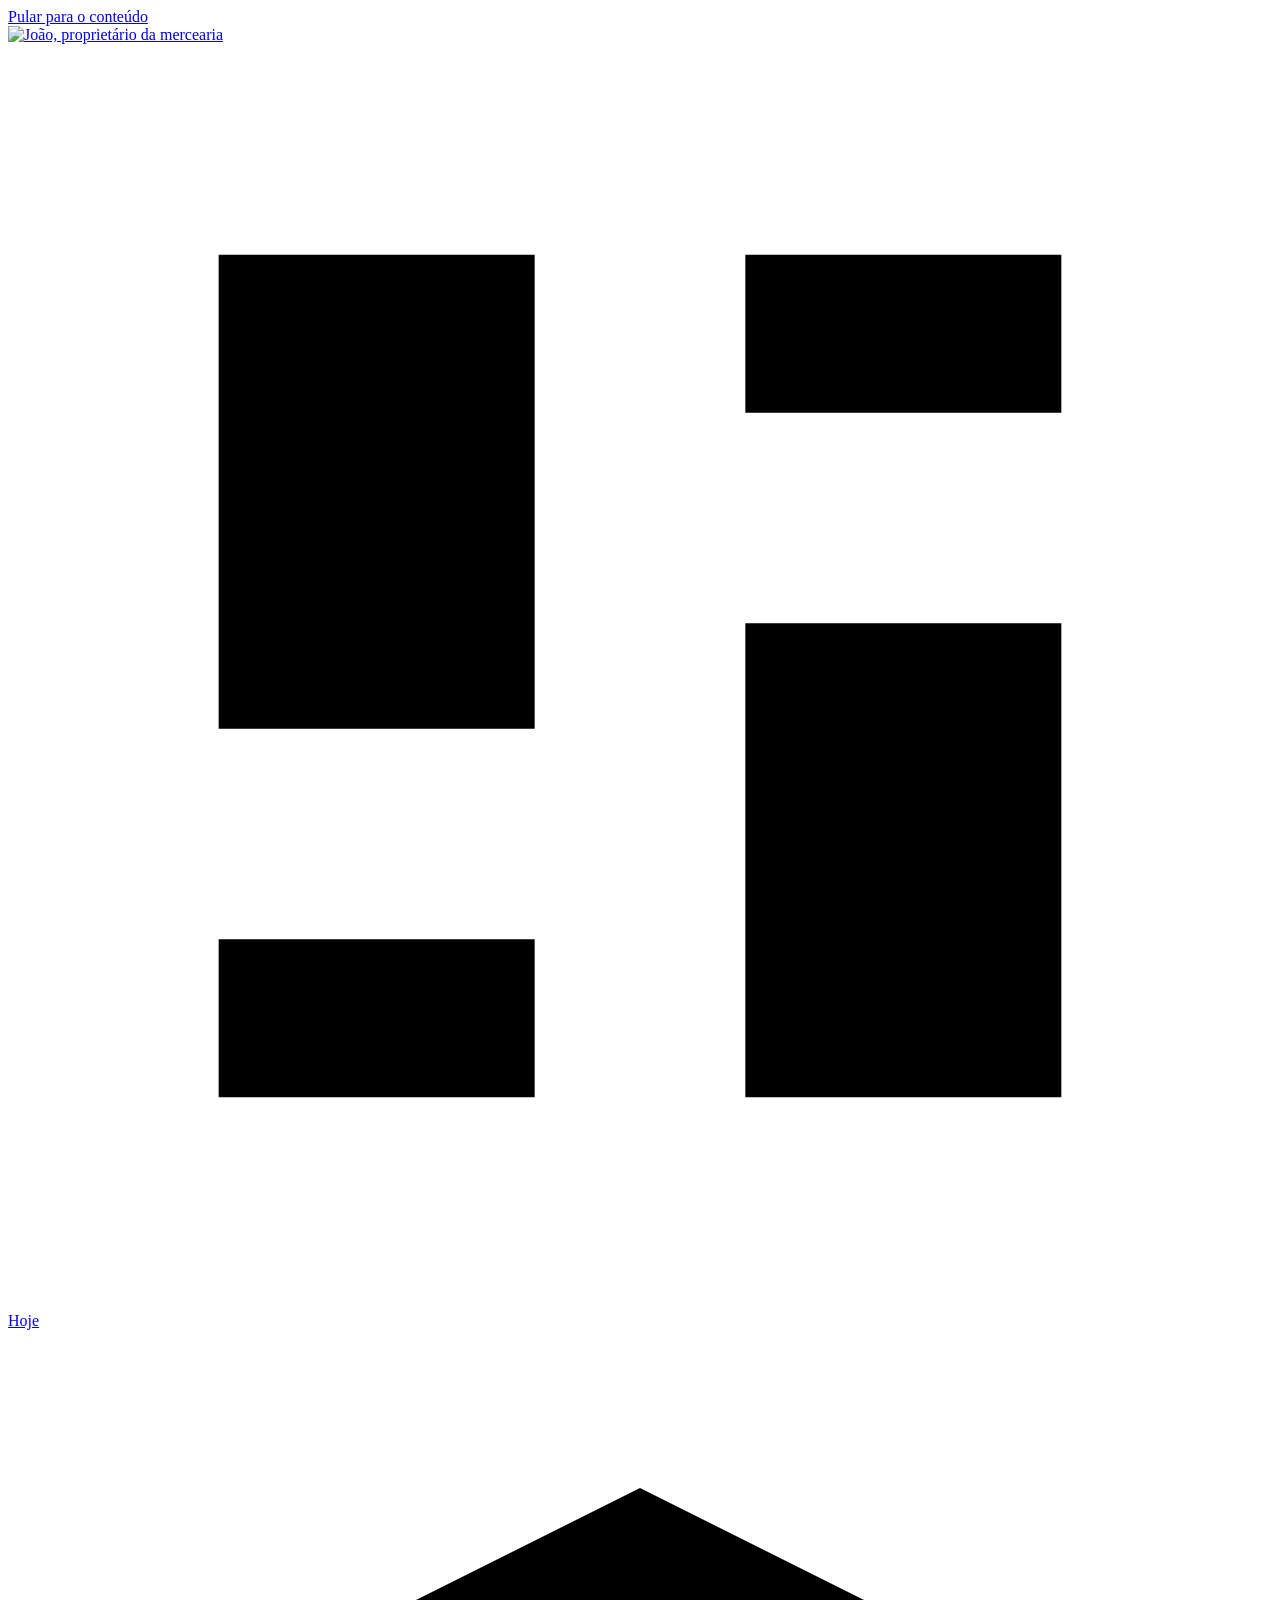
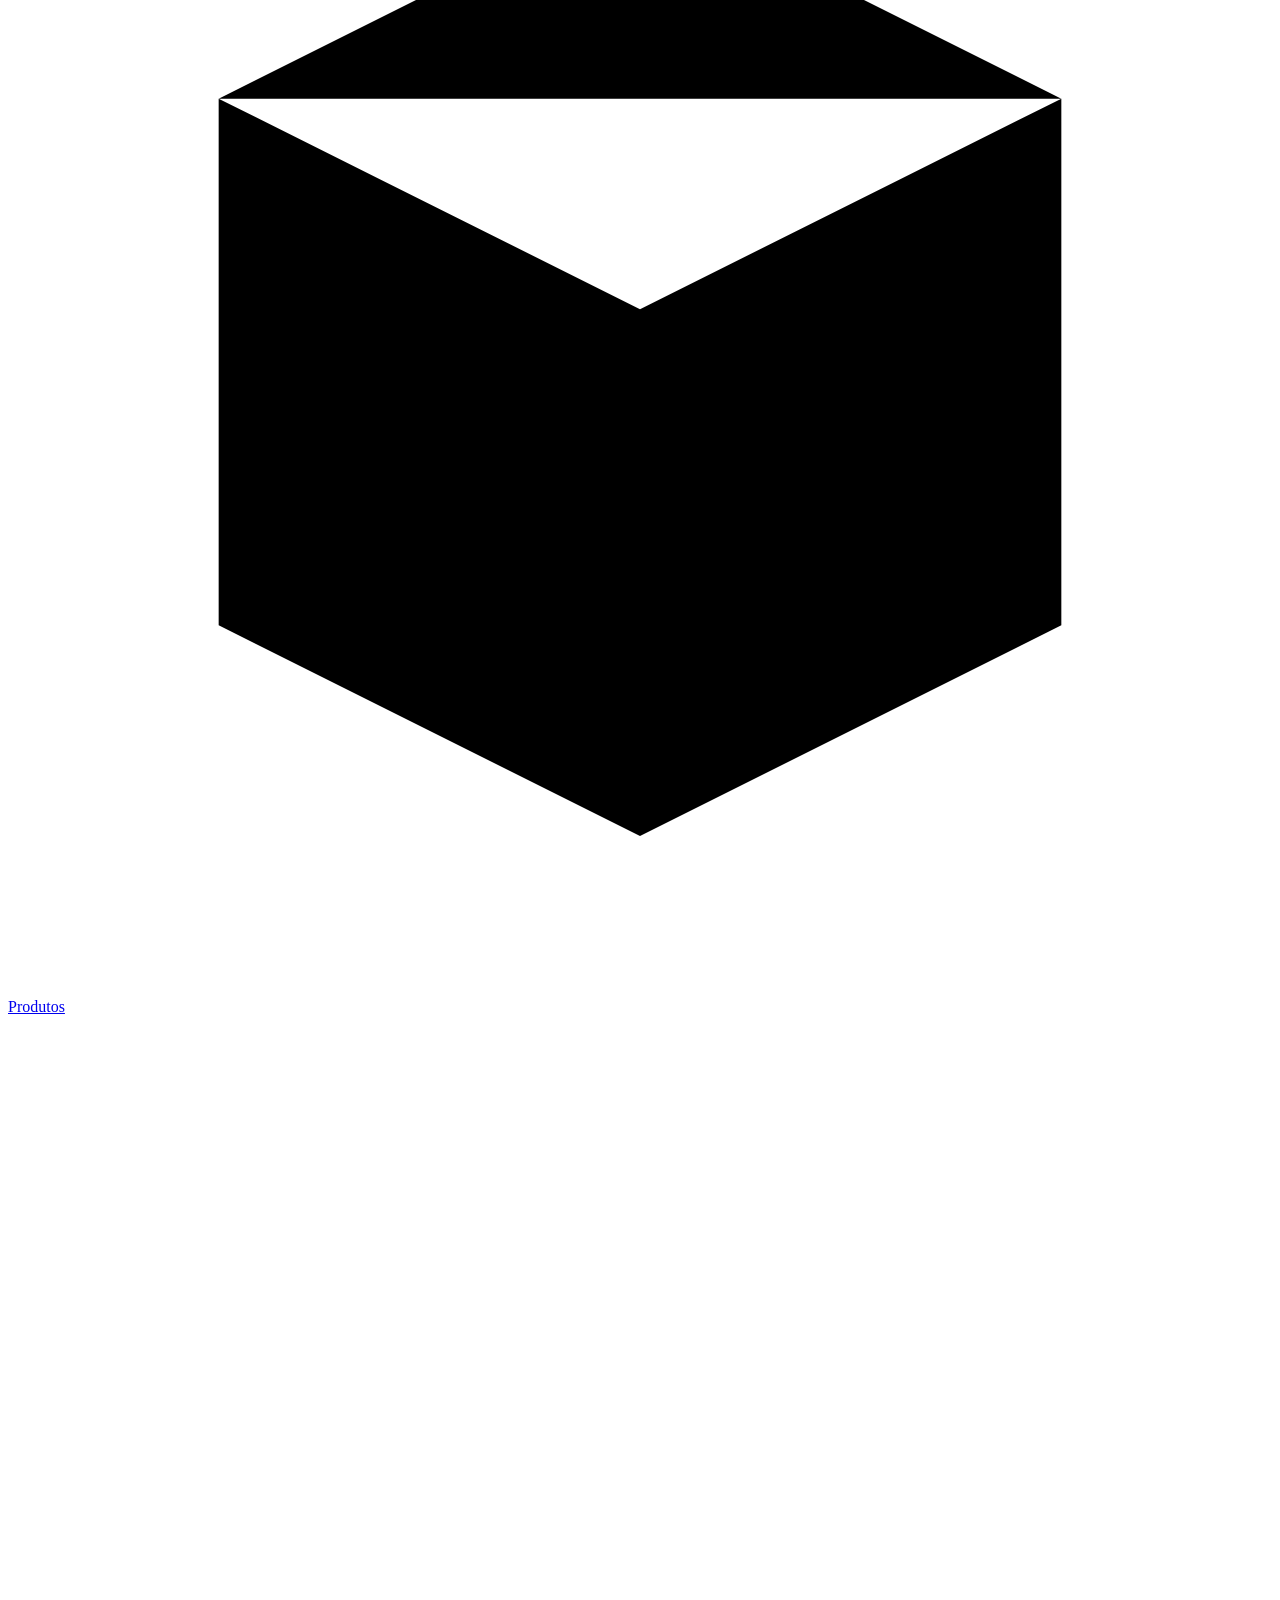
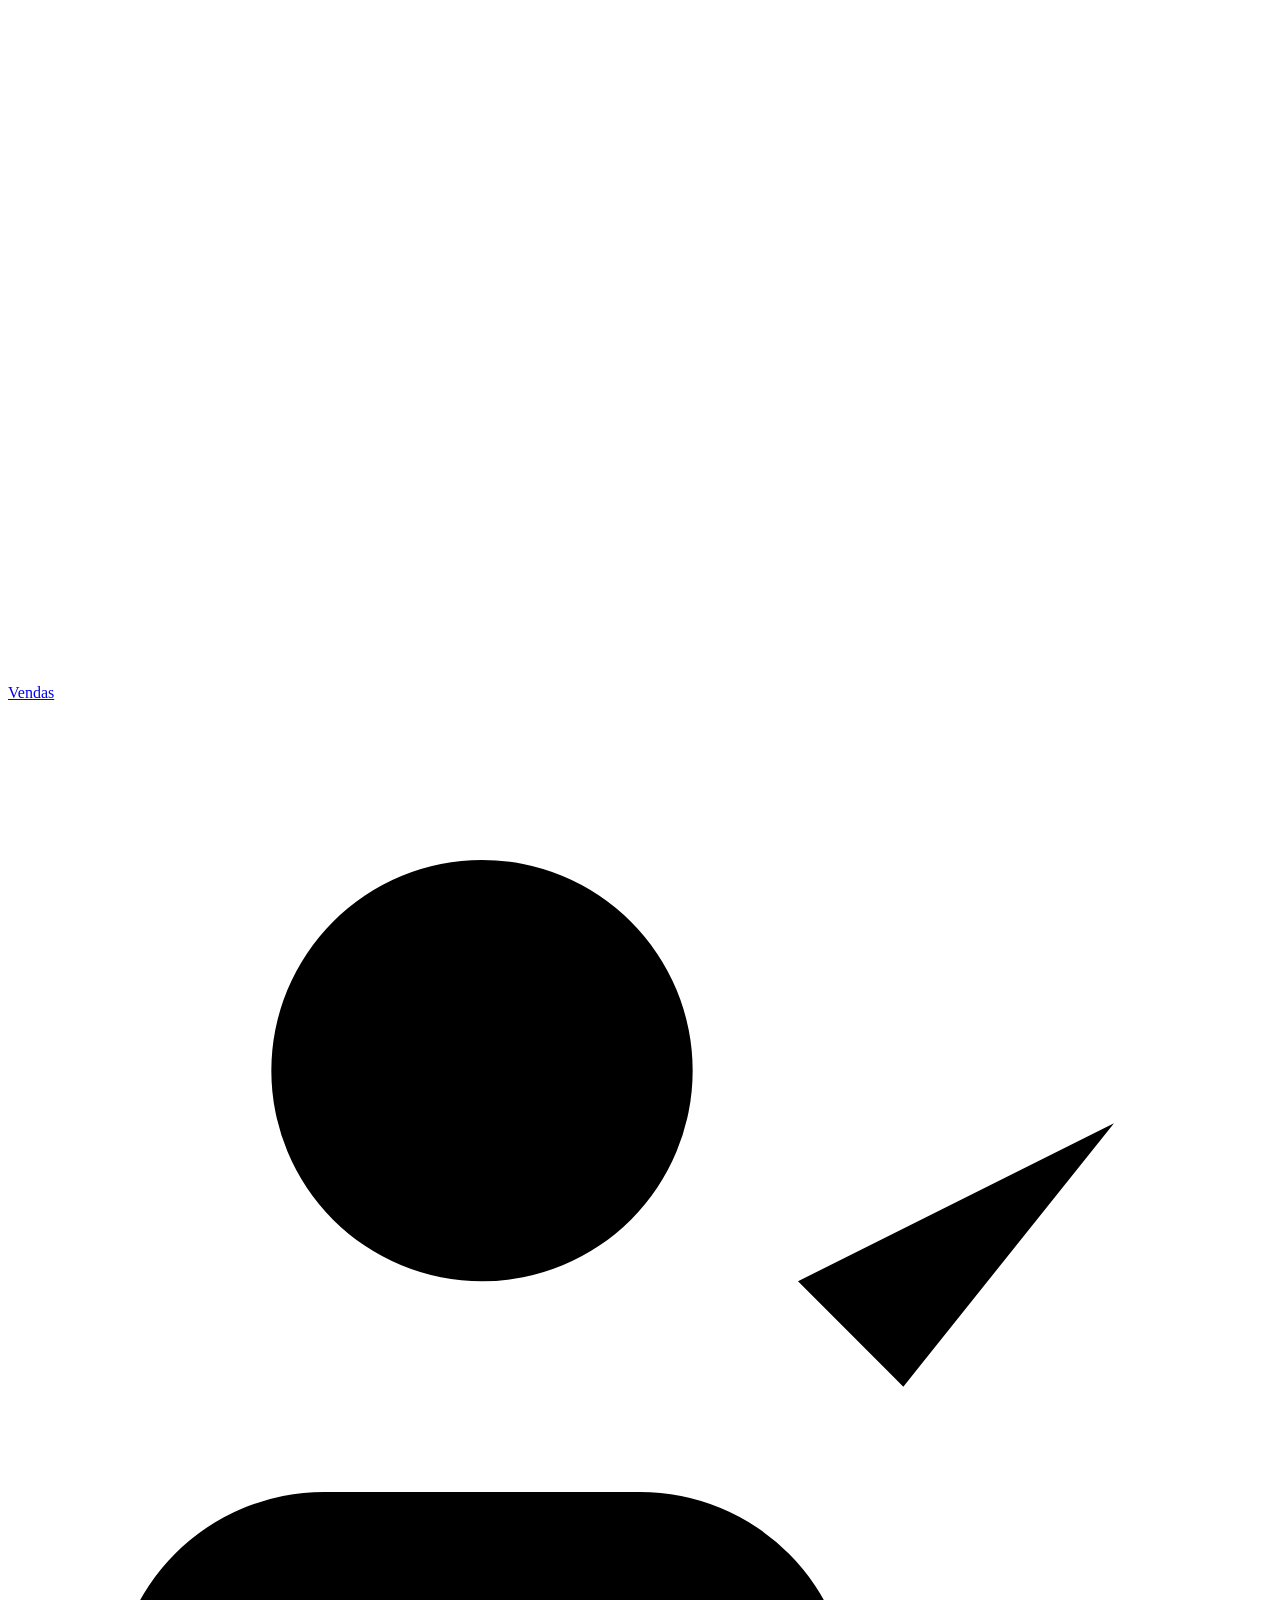
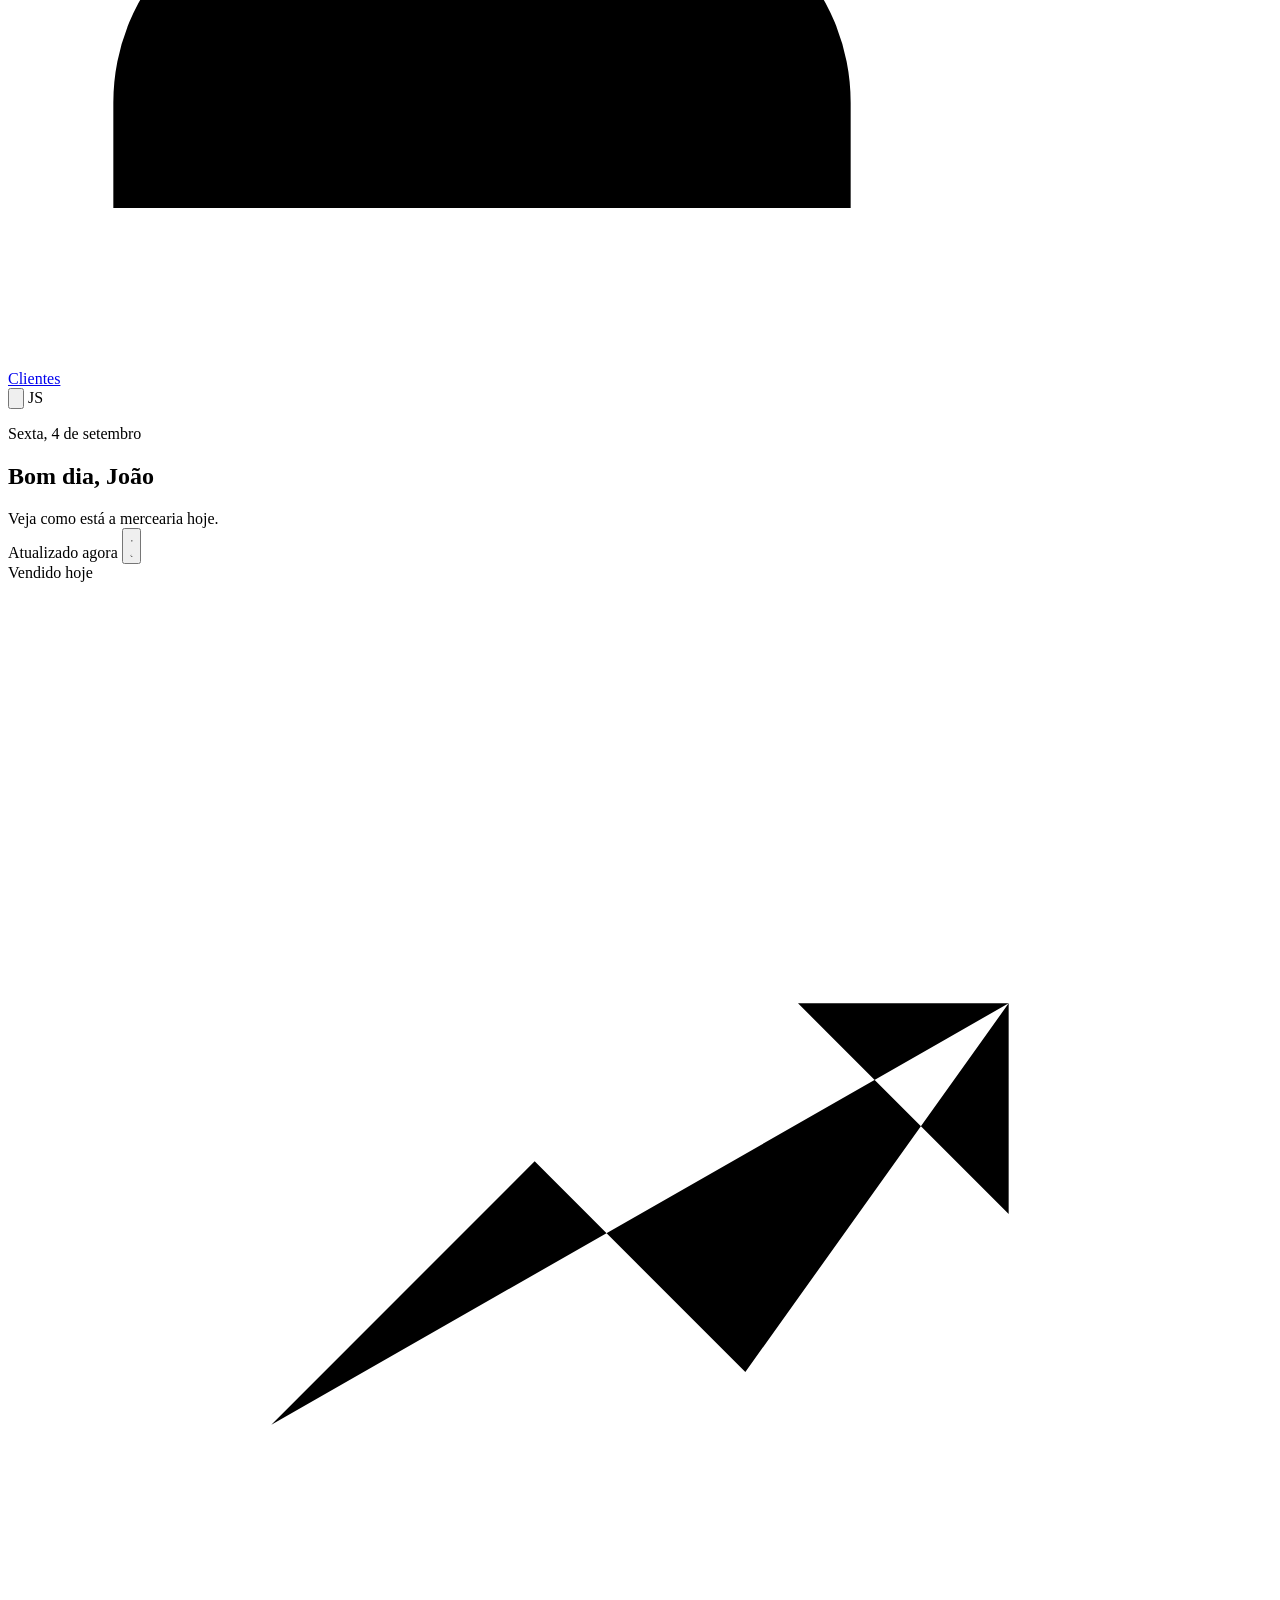
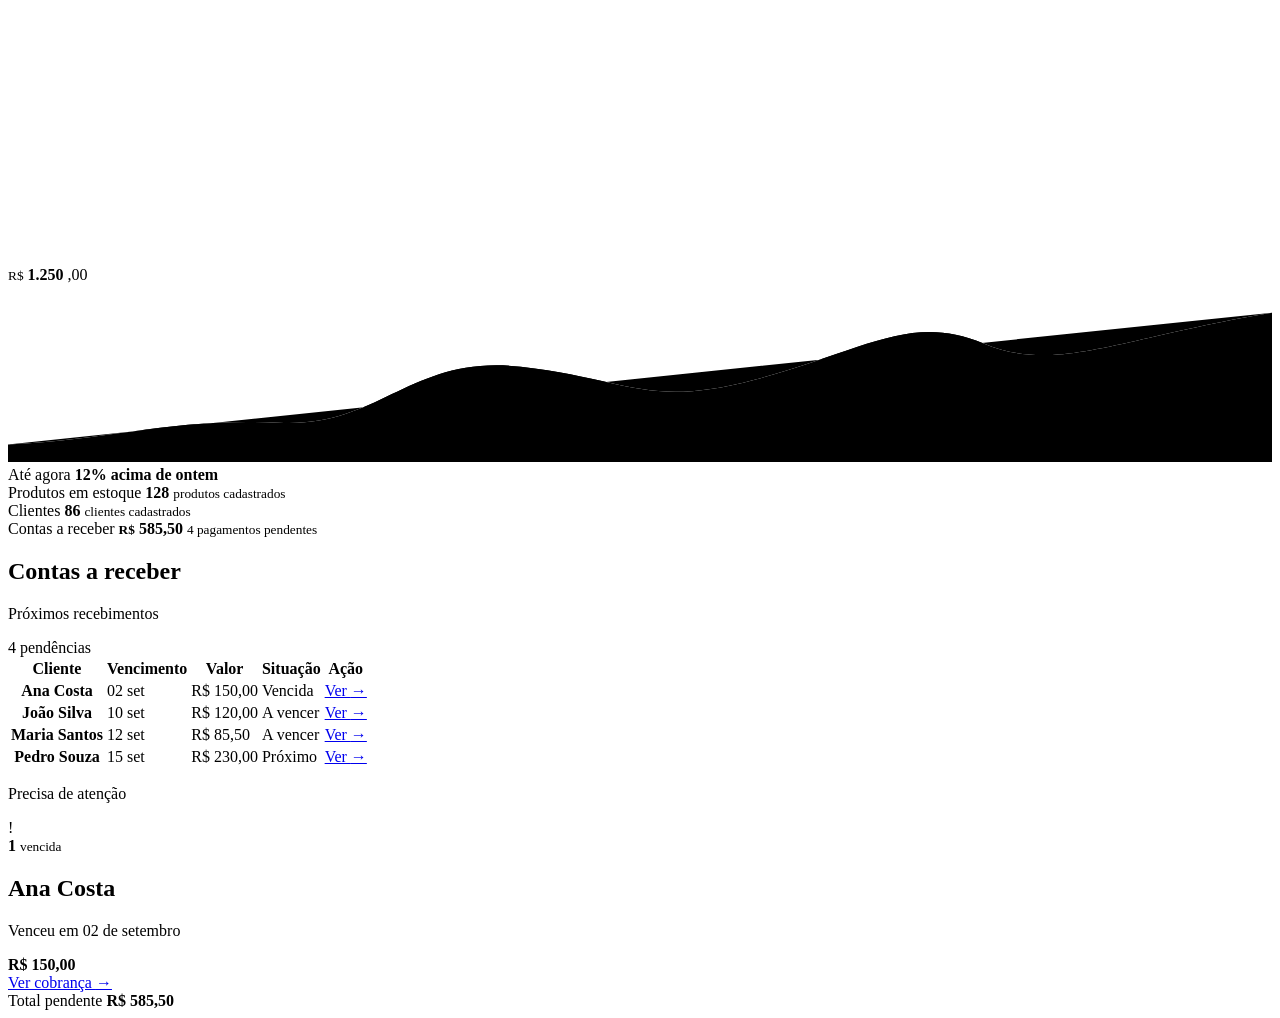
==== frontend/index.html @ 6d4d7de3 "Add files via upload" ====
<!DOCTYPE html>
<html lang="pt-BR" data-theme="light">
<head>
  <meta charset="UTF-8">
  <meta name="viewport" content="width=device-width, initial-scale=1.0">
  <meta name="color-scheme" content="light dark">
  <meta name="theme-color" content="#e7e3dc">

  <meta
    name="description"
    content="Dashboard da Mercearia do João."
  >

  <title>Mercearia do João</title>

  <link rel="preload" href="./assets/mercearia-bg.jpg" as="image">
  <link rel="stylesheet" href="./css/style.css">
  <script src="./js/script.js" defer></script>
</head>

<body>
  <a class="skip-link" href="#conteudo">
    Pular para o conteúdo
  </a>

  <main class="app-shell" id="conteudo">

    <!-- BARRA LATERAL -->
    <aside class="sidebar" aria-label="Menu principal">

      <a class="owner-photo" href="#" aria-label="Perfil de João">
        <img
          src="./assets/seu-joao.png"
          width="320"
          height="320"
          alt="João, proprietário da mercearia"
        >
      </a>

      <nav class="primary-navigation" aria-label="Navegação principal">

        <a
          class="navigation-link is-active"
          href="#"
          aria-current="page"
        >
          <svg viewBox="0 0 24 24" aria-hidden="true">
            <path d="M4 13h6V4H4v9Zm10 7h6v-9h-6v9ZM4 20h6v-3H4v3Zm10-13h6V4h-6v3Z"/>
          </svg>
          <span>Hoje</span>
        </a>

        <a class="navigation-link" href="#">
          <svg viewBox="0 0 24 24" aria-hidden="true">
            <path d="m4 7 8-4 8 4-8 4-8-4Zm0 0v10l8 4 8-4V7M12 11v10"/>
          </svg>
          <span>Produtos</span>
        </a>

        <a class="navigation-link" href="#">
          <svg viewBox="0 0 24 24" aria-hidden="true">
            <path d="M4 19V9m6 10V5m6 14v-7m4 7H2"/>
          </svg>
          <span>Vendas</span>
        </a>

        <a class="navigation-link" href="#">
          <svg viewBox="0 0 24 24" aria-hidden="true">
            <path d="M16 21v-2a4 4 0 0 0-4-4H6a4 4 0 0 0-4 4v2M9 11a4 4 0 1 0 0-8 4 4 0 0 0 0 8Zm6 0 2 2 4-5"/>
          </svg>
          <span>Clientes</span>
        </a>

      </nav>

      <div class="sidebar-footer">

        <button
          class="notification-button"
          type="button"
          aria-label="2 notificações não lidas"
        >
          <svg viewBox="0 0 24 24" aria-hidden="true">
            <path d="M18 8a6 6 0 0 0-12 0c0 7-3 7-3 9h18c0-2-3-2-3-9M10 21h4"/>
          </svg>
          <span class="notification-dot" aria-hidden="true"></span>
        </button>

        <span class="owner-initials" aria-hidden="true">JS</span>

      </div>
    </aside>

    <!-- CONTEÚDO -->
    <section class="dashboard" aria-labelledby="page-title">

      <header class="dashboard-header">

        <div class="greeting">
          <p>
            <time datetime="2026-09-04">
              Sexta, 4 de setembro
            </time>
          </p>

          <h1 id="page-title">Bom dia, João</h1>

          <span>Veja como está a mercearia hoje.</span>
        </div>

        <div class="header-actions">

          <span class="update-status">
            <i aria-hidden="true"></i>
            Atualizado agora
          </span>

          <button
            class="theme-toggle"
            type="button"
            aria-label="Ativar modo escuro"
            aria-pressed="false"
            title="Alternar tema"
          >
            <svg class="sun-icon" viewBox="0 0 24 24" aria-hidden="true">
              <circle cx="12" cy="12" r="4"/>
              <path d="M12 2v2m0 16v2M4.9 4.9l1.4 1.4m11.4 11.4 1.4 1.4M2 12h2m16 0h2M4.9 19.1l1.4-1.4M17.7 6.3l1.4-1.4"/>
            </svg>

            <span class="toggle-track" aria-hidden="true">
              <i></i>
            </span>

            <svg class="moon-icon" viewBox="0 0 24 24" aria-hidden="true">
              <path d="M20 15.2A8 8 0 0 1 8.8 4 8.1 8.1 0 1 0 20 15.2Z"/>
            </svg>
          </button>

        </div>
      </header>

      <div class="dashboard-grid">

        <section class="main-column" aria-label="Resumo do negócio">

          <!-- VENDAS -->
          <article class="sales-card" tabindex="0">

            <header>
              <span>Vendido hoje</span>

              <svg viewBox="0 0 24 24" aria-hidden="true">
                <path d="M5 16 10 11l4 4 5-7M15 8h4v4"/>
              </svg>
            </header>

            <p class="sales-value">
              <small>R$</small>
              <strong>1.250</strong>
              <span>,00</span>
            </p>

            <svg
              class="sales-chart"
              viewBox="0 0 700 90"
              preserveAspectRatio="none"
              role="img"
              aria-label="Crescimento das vendas durante o dia"
            >
              <path
                class="chart-area"
                d="M0 80C60 77 94 65 150 68s73-38 134-31 70 23 130 7 86-37 126-20 75-3 160-17v83H0Z"
              />

              <path
                class="chart-line"
                d="M0 80C60 77 94 65 150 68s73-38 134-31 70 23 130 7 86-37 126-20 75-3 160-17"
              />
            </svg>

            <footer>
              <span>Até agora</span>
              <strong>12% acima de ontem</strong>
            </footer>

          </article>

          <!-- INDICADORES -->
          <section class="summary-cards" aria-label="Indicadores">

            <article class="glass-card summary-card">
              <span>Produtos em estoque</span>
              <strong>128</strong>
              <small>produtos cadastrados</small>
            </article>

            <article class="glass-card summary-card">
              <span>Clientes</span>
              <strong>86</strong>
              <small>clientes cadastrados</small>
            </article>

            <article class="glass-card summary-card receivable-summary">
              <span>Contas a receber</span>
              <strong>
                <small>R$</small>
                585,50
              </strong>
              <small>4 pagamentos pendentes</small>
            </article>

          </section>

          <!-- TABELA -->
          <section
            class="glass-card receivables"
            aria-labelledby="receivables-title"
          >

            <header class="section-header">
              <div>
                <h2 id="receivables-title">Contas a receber</h2>
                <p>Próximos recebimentos</p>
              </div>

              <span>4 pendências</span>
            </header>

            <div
              class="table-wrapper"
              tabindex="0"
              role="region"
              aria-label="Contas a receber"
            >

              <table>
                <thead>
                  <tr>
                    <th scope="col">Cliente</th>
                    <th scope="col">Vencimento</th>
                    <th scope="col">Valor</th>
                    <th scope="col">Situação</th>
                    <th scope="col">Ação</th>
                  </tr>
                </thead>

                <tbody>

                  <tr class="overdue-row">
                    <th scope="row">Ana Costa</th>
                    <td>02 set</td>
                    <td>R$ 150,00</td>
                    <td>
                      <span class="status is-overdue">
                        <i aria-hidden="true"></i>
                        Vencida
                      </span>
                    </td>
                    <td>
                      <a href="#">Ver <span aria-hidden="true">→</span></a>
                    </td>
                  </tr>

                  <tr>
                    <th scope="row">João Silva</th>
                    <td>10 set</td>
                    <td>R$ 120,00</td>
                    <td>
                      <span class="status">
                        <i aria-hidden="true"></i>
                        A vencer
                      </span>
                    </td>
                    <td>
                      <a href="#">Ver <span aria-hidden="true">→</span></a>
                    </td>
                  </tr>

                  <tr>
                    <th scope="row">Maria Santos</th>
                    <td>12 set</td>
                    <td>R$ 85,50</td>
                    <td>
                      <span class="status">
                        <i aria-hidden="true"></i>
                        A vencer
                      </span>
                    </td>
                    <td>
                      <a href="#">Ver <span aria-hidden="true">→</span></a>
                    </td>
                  </tr>

                  <tr>
                    <th scope="row">Pedro Souza</th>
                    <td>15 set</td>
                    <td>R$ 230,00</td>
                    <td>
                      <span class="status is-soon">
                        <i aria-hidden="true"></i>
                        Próximo
                      </span>
                    </td>
                    <td>
                      <a href="#">Ver <span aria-hidden="true">→</span></a>
                    </td>
                  </tr>

                </tbody>
              </table>
            </div>
          </section>
        </section>

        <!-- PAINEL DE ATENÇÃO -->
        <aside
          class="glass-card attention-card"
          aria-labelledby="attention-title"
        >

          <header>
            <p>Precisa de atenção</p>
            <span aria-hidden="true">!</span>
          </header>

          <div class="attention-ring" aria-hidden="true">
            <div>
              <strong>1</strong>
              <small>vencida</small>
            </div>
          </div>

          <div class="attention-copy">
            <h2 id="attention-title">Ana Costa</h2>
            <p>Venceu em 02 de setembro</p>
            <strong>R$ 150,00</strong>
          </div>

          <a href="#">
            Ver cobrança
            <span aria-hidden="true">→</span>
          </a>

          <footer>
            <span>Total pendente</span>
            <strong>R$ 585,50</strong>
          </footer>

        </aside>
      </div>
    </section>
  </main>
</body>
</html>
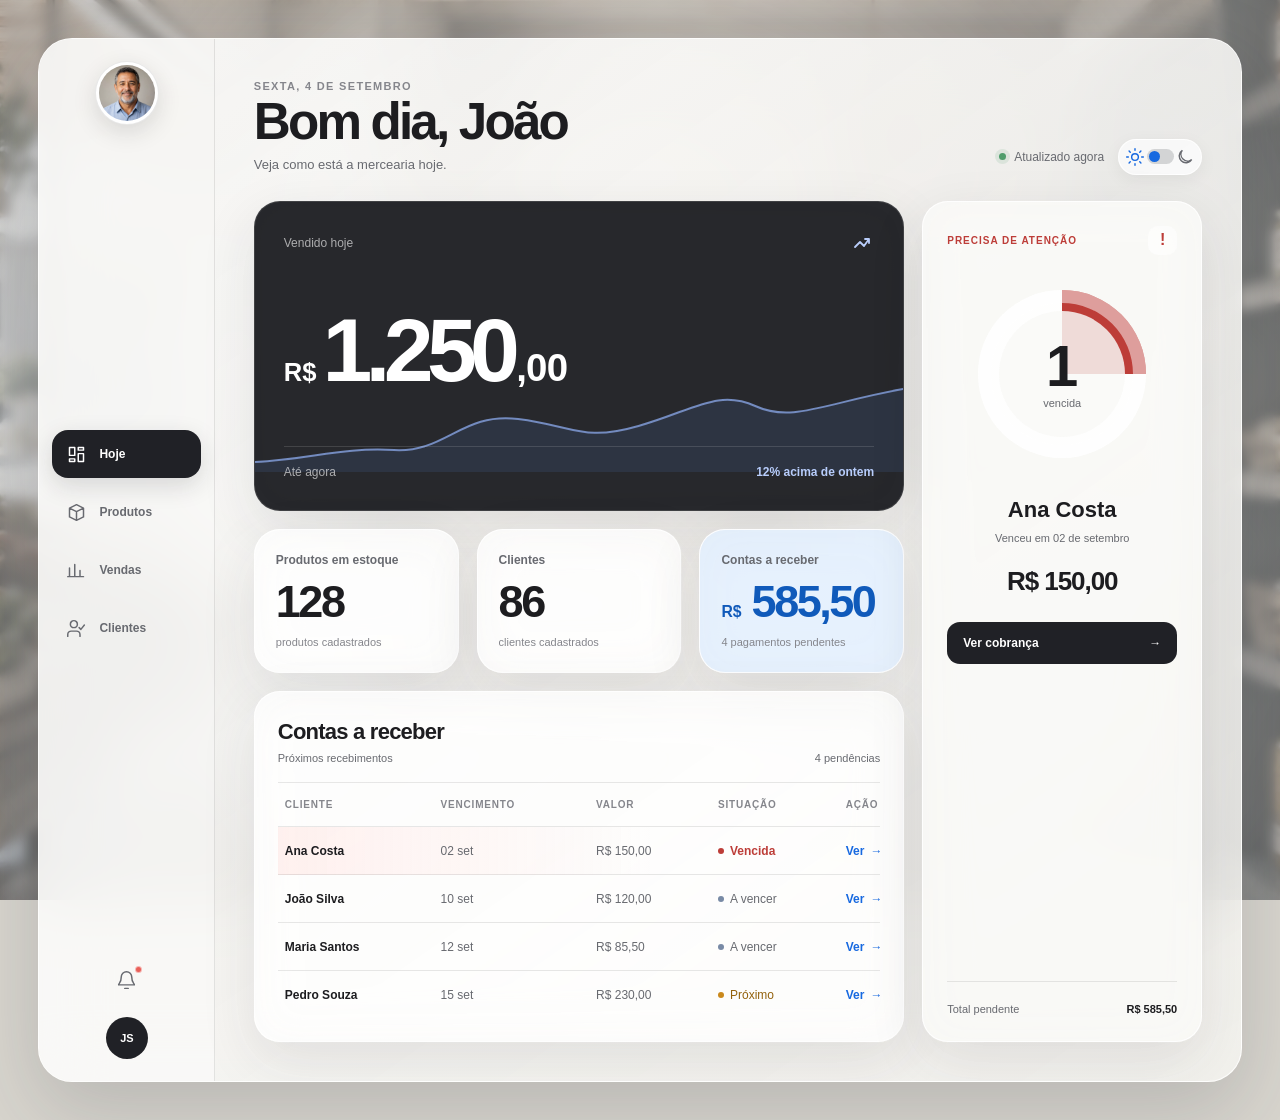
==== commit 799a5b9a: "Update index.html" ====
--- a/frontend/index.html
+++ b/frontend/index.html
@@ -2,7 +2,12 @@
 <html lang="pt-BR" data-theme="light">
 <head>
   <meta charset="UTF-8">
-  <meta name="viewport" content="width=device-width, initial-scale=1.0">
+
+  <meta
+    name="viewport"
+    content="width=device-width, initial-scale=1.0"
+  >
+
   <meta name="color-scheme" content="light dark">
   <meta name="theme-color" content="#e7e3dc">
 
@@ -13,8 +18,14 @@
 
   <title>Mercearia do João</title>
 
-  <link rel="preload" href="./assets/mercearia-bg.jpg" as="image">
+  <link
+    rel="preload"
+    href="./assets/mercearia-bg.jpg"
+    as="image"
+  >
+
   <link rel="stylesheet" href="./css/style.css">
+
   <script src="./js/script.js" defer></script>
 </head>
 
@@ -25,10 +36,17 @@
 
   <main class="app-shell" id="conteudo">
 
-    <!-- BARRA LATERAL -->
+    <!-- ============================================================
+         BARRA LATERAL DO SISTEMA
+         ============================================================ -->
+
     <aside class="sidebar" aria-label="Menu principal">
 
-      <a class="owner-photo" href="#" aria-label="Perfil de João">
+      <a
+        class="owner-photo"
+        href="#"
+        aria-label="Perfil de João"
+      >
         <img
           src="./assets/seu-joao.png"
           width="320"
@@ -37,37 +55,57 @@
         >
       </a>
 
-      <nav class="primary-navigation" aria-label="Navegação principal">
-
+      <nav
+        class="primary-navigation"
+        aria-label="Navegação principal"
+      >
+
+        <!-- PÁGINA INICIAL SELECIONADA -->
         <a
           class="navigation-link is-active"
-          href="#"
+          href="./index.html"
           aria-current="page"
         >
           <svg viewBox="0 0 24 24" aria-hidden="true">
             <path d="M4 13h6V4H4v9Zm10 7h6v-9h-6v9ZM4 20h6v-3H4v3Zm10-13h6V4h-6v3Z"/>
           </svg>
+
           <span>Hoje</span>
         </a>
 
-        <a class="navigation-link" href="#">
+        <!-- LINK PARA A PÁGINA DE PRODUTOS -->
+        <a
+          class="navigation-link"
+          href="./produtos.html"
+        >
           <svg viewBox="0 0 24 24" aria-hidden="true">
             <path d="m4 7 8-4 8 4-8 4-8-4Zm0 0v10l8 4 8-4V7M12 11v10"/>
           </svg>
+
           <span>Produtos</span>
         </a>
 
-        <a class="navigation-link" href="#">
+        <!-- FUTURA PÁGINA DE VENDAS -->
+        <a
+          class="navigation-link"
+          href="#"
+        >
           <svg viewBox="0 0 24 24" aria-hidden="true">
             <path d="M4 19V9m6 10V5m6 14v-7m4 7H2"/>
           </svg>
+
           <span>Vendas</span>
         </a>
 
-        <a class="navigation-link" href="#">
+        <!-- FUTURA PÁGINA DE CLIENTES -->
+        <a
+          class="navigation-link"
+          href="#"
+        >
           <svg viewBox="0 0 24 24" aria-hidden="true">
             <path d="M16 21v-2a4 4 0 0 0-4-4H6a4 4 0 0 0-4 4v2M9 11a4 4 0 1 0 0-8 4 4 0 0 0 0 8Zm6 0 2 2 4-5"/>
           </svg>
+
           <span>Clientes</span>
         </a>
 
@@ -83,29 +121,51 @@
           <svg viewBox="0 0 24 24" aria-hidden="true">
             <path d="M18 8a6 6 0 0 0-12 0c0 7-3 7-3 9h18c0-2-3-2-3-9M10 21h4"/>
           </svg>
-          <span class="notification-dot" aria-hidden="true"></span>
+
+          <span
+            class="notification-dot"
+            aria-hidden="true"
+          ></span>
         </button>
 
-        <span class="owner-initials" aria-hidden="true">JS</span>
+        <span
+          class="owner-initials"
+          aria-hidden="true"
+        >
+          JS
+        </span>
 
       </div>
     </aside>
 
-    <!-- CONTEÚDO -->
-    <section class="dashboard" aria-labelledby="page-title">
-
+    <!-- ============================================================
+         PÁGINA INICIAL — DASHBOARD
+         ============================================================ -->
+
+    <section
+      class="dashboard"
+      aria-labelledby="page-title"
+    >
+
+      <!-- CABEÇALHO DO DASHBOARD -->
       <header class="dashboard-header">
 
         <div class="greeting">
+
           <p>
             <time datetime="2026-09-04">
               Sexta, 4 de setembro
             </time>
           </p>
 
-          <h1 id="page-title">Bom dia, João</h1>
-
-          <span>Veja como está a mercearia hoje.</span>
+          <h1 id="page-title">
+            Bom dia, João
+          </h1>
+
+          <span>
+            Veja como está a mercearia hoje.
+          </span>
+
         </div>
 
         <div class="header-actions">
@@ -122,18 +182,32 @@
             aria-pressed="false"
             title="Alternar tema"
           >
-            <svg class="sun-icon" viewBox="0 0 24 24" aria-hidden="true">
+
+            <svg
+              class="sun-icon"
+              viewBox="0 0 24 24"
+              aria-hidden="true"
+            >
               <circle cx="12" cy="12" r="4"/>
+
               <path d="M12 2v2m0 16v2M4.9 4.9l1.4 1.4m11.4 11.4 1.4 1.4M2 12h2m16 0h2M4.9 19.1l1.4-1.4M17.7 6.3l1.4-1.4"/>
             </svg>
 
-            <span class="toggle-track" aria-hidden="true">
+            <span
+              class="toggle-track"
+              aria-hidden="true"
+            >
               <i></i>
             </span>
 
-            <svg class="moon-icon" viewBox="0 0 24 24" aria-hidden="true">
+            <svg
+              class="moon-icon"
+              viewBox="0 0 24 24"
+              aria-hidden="true"
+            >
               <path d="M20 15.2A8 8 0 0 1 8.8 4 8.1 8.1 0 1 0 20 15.2Z"/>
             </svg>
+
           </button>
 
         </div>
@@ -141,10 +215,19 @@
 
       <div class="dashboard-grid">
 
-        <section class="main-column" aria-label="Resumo do negócio">
-
-          <!-- VENDAS -->
-          <article class="sales-card" tabindex="0">
+        <section
+          class="main-column"
+          aria-label="Resumo do negócio"
+        >
+
+          <!-- ======================================================
+               VENDAS DO DIA
+               ====================================================== -->
+
+          <article
+            class="sales-card"
+            tabindex="0"
+          >
 
             <header>
               <span>Vendido hoje</span>
@@ -185,8 +268,14 @@
 
           </article>
 
-          <!-- INDICADORES -->
-          <section class="summary-cards" aria-label="Indicadores">
+          <!-- ======================================================
+               INDICADORES DO DASHBOARD
+               ====================================================== -->
+
+          <section
+            class="summary-cards"
+            aria-label="Indicadores"
+          >
 
             <article class="glass-card summary-card">
               <span>Produtos em estoque</span>
@@ -200,30 +289,42 @@
               <small>clientes cadastrados</small>
             </article>
 
-            <article class="glass-card summary-card receivable-summary">
+            <article
+              class="glass-card summary-card receivable-summary"
+            >
               <span>Contas a receber</span>
+
               <strong>
                 <small>R$</small>
                 585,50
               </strong>
+
               <small>4 pagamentos pendentes</small>
             </article>
 
           </section>
 
-          <!-- TABELA -->
+          <!-- ======================================================
+               CONTAS A RECEBER
+               ====================================================== -->
+
           <section
             class="glass-card receivables"
             aria-labelledby="receivables-title"
           >
 
             <header class="section-header">
+
               <div>
-                <h2 id="receivables-title">Contas a receber</h2>
+                <h2 id="receivables-title">
+                  Contas a receber
+                </h2>
+
                 <p>Próximos recebimentos</p>
               </div>
 
               <span>4 pendências</span>
+
             </header>
 
             <div
@@ -234,6 +335,7 @@
             >
 
               <table>
+
                 <thead>
                   <tr>
                     <th scope="col">Cliente</th>
@@ -247,72 +349,109 @@
                 <tbody>
 
                   <tr class="overdue-row">
-                    <th scope="row">Ana Costa</th>
+                    <th scope="row">
+                      Ana Costa
+                    </th>
+
                     <td>02 set</td>
                     <td>R$ 150,00</td>
+
                     <td>
                       <span class="status is-overdue">
                         <i aria-hidden="true"></i>
                         Vencida
                       </span>
                     </td>
-                    <td>
-                      <a href="#">Ver <span aria-hidden="true">→</span></a>
+
+                    <td>
+                      <a href="#">
+                        Ver
+                        <span aria-hidden="true">→</span>
+                      </a>
                     </td>
                   </tr>
 
                   <tr>
-                    <th scope="row">João Silva</th>
+                    <th scope="row">
+                      João Silva
+                    </th>
+
                     <td>10 set</td>
                     <td>R$ 120,00</td>
+
                     <td>
                       <span class="status">
                         <i aria-hidden="true"></i>
                         A vencer
                       </span>
                     </td>
-                    <td>
-                      <a href="#">Ver <span aria-hidden="true">→</span></a>
+
+                    <td>
+                      <a href="#">
+                        Ver
+                        <span aria-hidden="true">→</span>
+                      </a>
                     </td>
                   </tr>
 
                   <tr>
-                    <th scope="row">Maria Santos</th>
+                    <th scope="row">
+                      Maria Santos
+                    </th>
+
                     <td>12 set</td>
                     <td>R$ 85,50</td>
+
                     <td>
                       <span class="status">
                         <i aria-hidden="true"></i>
                         A vencer
                       </span>
                     </td>
-                    <td>
-                      <a href="#">Ver <span aria-hidden="true">→</span></a>
+
+                    <td>
+                      <a href="#">
+                        Ver
+                        <span aria-hidden="true">→</span>
+                      </a>
                     </td>
                   </tr>
 
                   <tr>
-                    <th scope="row">Pedro Souza</th>
+                    <th scope="row">
+                      Pedro Souza
+                    </th>
+
                     <td>15 set</td>
                     <td>R$ 230,00</td>
+
                     <td>
                       <span class="status is-soon">
                         <i aria-hidden="true"></i>
                         Próximo
                       </span>
                     </td>
-                    <td>
-                      <a href="#">Ver <span aria-hidden="true">→</span></a>
+
+                    <td>
+                      <a href="#">
+                        Ver
+                        <span aria-hidden="true">→</span>
+                      </a>
                     </td>
                   </tr>
 
                 </tbody>
               </table>
+
             </div>
           </section>
+
         </section>
 
-        <!-- PAINEL DE ATENÇÃO -->
+        <!-- ========================================================
+             PAINEL DE ATENÇÃO
+             ======================================================== -->
+
         <aside
           class="glass-card attention-card"
           aria-labelledby="attention-title"
@@ -323,7 +462,10 @@
             <span aria-hidden="true">!</span>
           </header>
 
-          <div class="attention-ring" aria-hidden="true">
+          <div
+            class="attention-ring"
+            aria-hidden="true"
+          >
             <div>
               <strong>1</strong>
               <small>vencida</small>
@@ -331,9 +473,19 @@
           </div>
 
           <div class="attention-copy">
-            <h2 id="attention-title">Ana Costa</h2>
-            <p>Venceu em 02 de setembro</p>
-            <strong>R$ 150,00</strong>
+
+            <h2 id="attention-title">
+              Ana Costa
+            </h2>
+
+            <p>
+              Venceu em 02 de setembro
+            </p>
+
+            <strong>
+              R$ 150,00
+            </strong>
+
           </div>
 
           <a href="#">
@@ -347,8 +499,9 @@
           </footer>
 
         </aside>
+
       </div>
     </section>
   </main>
 </body>
-</html>+</html>
--- a/frontend/css/style.css
+++ b/frontend/css/style.css
@@ -0,0 +1,1300 @@
+:root {
+    color-scheme: light;
+  
+    --text: #1d1d20;
+    --text-muted: #686a70;
+    --text-soft: #85868c;
+  
+    --surface: rgba(255, 255, 255, 0.7);
+    --surface-strong: rgba(250, 249, 247, 0.84);
+    --surface-blue: rgba(226, 239, 255, 0.8);
+    --surface-border: rgba(255, 255, 255, 0.88);
+  
+    --divider: rgba(29, 29, 32, 0.1);
+    --sidebar: rgba(255, 255, 255, 0.55);
+  
+    --accent: #1769e0;
+    --accent-text: #105aba;
+    --danger: #bd3d38;
+    --warning: #93610b;
+    --success: #4f9d6b;
+  
+    --dark-card: rgba(28, 29, 33, 0.95);
+  
+    --shadow-shell: 0 28px 80px rgba(39, 46, 55, 0.18);
+    --shadow-card: 0 18px 55px rgba(38, 44, 53, 0.1);
+  
+    --radius-shell: 34px;
+    --radius-card: 26px;
+  
+    --transition: 200ms cubic-bezier(0.2, 0.8, 0.2, 1);
+  }
+  
+  :root[data-theme="dark"] {
+    color-scheme: dark;
+  
+    --text: #f3f4f6;
+    --text-muted: #b2b4bb;
+    --text-soft: #91949c;
+  
+    --surface: rgba(47, 49, 54, 0.8);
+    --surface-strong: rgba(44, 45, 49, 0.88);
+    --surface-blue: rgba(26, 72, 128, 0.66);
+    --surface-border: rgba(255, 255, 255, 0.1);
+  
+    --divider: rgba(255, 255, 255, 0.09);
+    --sidebar: rgba(18, 19, 22, 0.65);
+    --accent-text: #a9ccff;
+  
+    --shadow-shell: 0 35px 100px rgba(0, 0, 0, 0.42);
+    --shadow-card: 0 22px 60px rgba(0, 0, 0, 0.24);
+  }
+  
+  /* RESET */
+  
+  * {
+    box-sizing: border-box;
+  }
+  
+  html {
+    min-height: 100%;
+    scroll-behavior: smooth;
+  }
+  
+  body {
+    min-width: 320px;
+    min-height: 100vh;
+    margin: 0;
+    padding: clamp(12px, 3vw, 42px);
+  
+    color: var(--text);
+  
+    background-color: #d8d5ce;
+    background-image: url("../assets/mercearia-bg.jpg");
+    background-position: center;
+    background-size: cover;
+    background-attachment: fixed;
+    background-repeat: no-repeat;
+  
+    font-family:
+      -apple-system,
+      BlinkMacSystemFont,
+      "Segoe UI",
+      Arial,
+      sans-serif;
+  
+    font-size: 16px;
+    line-height: 1.5;
+  
+    -webkit-font-smoothing: antialiased;
+  }
+  
+  body::before,
+  body::after {
+    content: "";
+    position: fixed;
+    inset: 0;
+    z-index: 0;
+    pointer-events: none;
+  }
+  
+  body::before {
+    background: rgba(236, 235, 231, 0.5);
+    backdrop-filter: blur(6px) saturate(70%);
+  }
+  
+  body::after {
+    background:
+      radial-gradient(
+        circle at 50% 42%,
+        transparent 25%,
+        rgba(24, 27, 31, 0.2) 100%
+      );
+  }
+  
+  :root[data-theme="dark"] body::before {
+    background: rgba(12, 14, 17, 0.7);
+    backdrop-filter: blur(7px) saturate(55%);
+  }
+  
+  :root[data-theme="dark"] body::after {
+    background:
+      radial-gradient(
+        circle at 50% 40%,
+        transparent 18%,
+        rgba(0, 0, 0, 0.38) 100%
+      );
+  }
+  
+  a {
+    color: inherit;
+  }
+  
+  button {
+    font: inherit;
+  }
+  
+  svg {
+    display: block;
+  }
+  
+  :focus-visible {
+    outline: 3px solid rgba(23, 105, 224, 0.5);
+    outline-offset: 3px;
+  }
+  
+  .skip-link {
+    position: fixed;
+    z-index: 100;
+    top: 12px;
+    left: 12px;
+  
+    padding: 10px 16px;
+  
+    color: white;
+    background: #151619;
+    border-radius: 10px;
+  
+    transform: translateY(-160%);
+  }
+  
+  .skip-link:focus {
+    transform: none;
+  }
+  
+  /* ESTRUTURA PRINCIPAL */
+  
+  .app-shell {
+    position: relative;
+    z-index: 1;
+  
+    width: min(100%, 1480px);
+    min-height: calc(100vh - 84px);
+    margin: 0 auto;
+  
+    display: grid;
+    grid-template-columns: 176px minmax(0, 1fr);
+  
+    overflow: hidden;
+  
+    background: rgba(248, 248, 246, 0.75);
+    border: 1px solid var(--surface-border);
+    border-radius: var(--radius-shell);
+  
+    box-shadow: var(--shadow-shell);
+    backdrop-filter: blur(32px) saturate(125%);
+  }
+  
+  :root[data-theme="dark"] .app-shell {
+    background: rgba(25, 27, 31, 0.84);
+  }
+  
+  /* BARRA LATERAL */
+  
+  .sidebar {
+    padding: 22px 13px;
+  
+    display: flex;
+    flex-direction: column;
+    align-items: stretch;
+  
+    background: var(--sidebar);
+    border-right: 1px solid var(--divider);
+  }
+  
+  .owner-photo {
+    width: 64px;
+    height: 64px;
+    margin: 0 auto;
+    padding: 3px;
+  
+    display: block;
+    overflow: hidden;
+  
+    background: white;
+    border: 1px solid var(--divider);
+    border-radius: 50%;
+  
+    box-shadow: 0 8px 24px rgba(0, 0, 0, 0.12);
+  }
+  
+  .owner-photo img {
+    width: 100%;
+    height: 100%;
+  
+    display: block;
+    object-fit: cover;
+  
+    border-radius: 50%;
+  }
+  
+  .primary-navigation {
+    width: 100%;
+    margin: auto 0;
+  
+    display: flex;
+    flex-direction: column;
+    gap: 10px;
+  }
+  
+  .navigation-link {
+    min-height: 48px;
+    padding: 0 13px;
+  
+    display: flex;
+    align-items: center;
+    gap: 12px;
+  
+    color: var(--text-muted);
+    border: 1px solid transparent;
+    border-radius: 16px;
+  
+    font-size: 12px;
+    font-weight: 650;
+    text-decoration: none;
+  
+    transition:
+      color var(--transition),
+      background var(--transition),
+      border-color var(--transition),
+      box-shadow var(--transition),
+      transform var(--transition);
+  }
+  
+  .navigation-link.is-active {
+    color: white;
+    background: #202126;
+    box-shadow: 0 8px 24px rgba(25, 27, 31, 0.15);
+  }
+  
+  .navigation-link:not(.is-active):hover {
+    color: var(--text);
+  
+    background: rgba(255, 255, 255, 0.36);
+    border-color: rgba(255, 255, 255, 0.72);
+  
+    box-shadow: 0 10px 22px rgba(34, 39, 48, 0.12);
+  
+    transform: translateY(-3px);
+  }
+  
+  :root[data-theme="dark"] .navigation-link.is-active {
+    color: #16171a;
+    background: rgba(255, 255, 255, 0.92);
+  }
+  
+  :root[data-theme="dark"] .navigation-link:not(.is-active):hover {
+    color: white;
+    background: rgba(255, 255, 255, 0.1);
+    border-color: rgba(255, 255, 255, 0.16);
+  
+    box-shadow: 0 10px 24px rgba(0, 0, 0, 0.2);
+  }
+  
+  .navigation-link svg,
+  .notification-button svg {
+    width: 21px;
+    height: 21px;
+    flex: 0 0 auto;
+  
+    fill: none;
+    stroke: currentColor;
+    stroke-width: 1.7;
+    stroke-linecap: round;
+    stroke-linejoin: round;
+  }
+  
+  .sidebar-footer {
+    display: flex;
+    flex-direction: column;
+    align-items: center;
+    gap: 12px;
+  }
+  
+  .notification-button {
+    position: relative;
+  
+    width: 48px;
+    min-height: 48px;
+  
+    display: flex;
+    align-items: center;
+    justify-content: center;
+  
+    color: var(--text-muted);
+    background: transparent;
+    border: 0;
+    border-radius: 16px;
+  
+    cursor: pointer;
+  }
+  
+  .notification-button:hover {
+    background: rgba(128, 128, 128, 0.12);
+  }
+  
+  .notification-dot {
+    position: absolute;
+    top: 9px;
+    right: 9px;
+  
+    width: 7px;
+    height: 7px;
+  
+    background: #e95f58;
+    border: 1px solid var(--sidebar);
+    border-radius: 50%;
+  }
+  
+  .owner-initials {
+    width: 42px;
+    height: 42px;
+  
+    display: grid;
+    place-items: center;
+  
+    color: white;
+    background: #202126;
+    border-radius: 50%;
+  
+    font-size: 11px;
+    font-weight: 750;
+  }
+  
+  /* DASHBOARD */
+  
+  .dashboard {
+    min-width: 0;
+    padding: clamp(22px, 3vw, 42px);
+  
+    background:
+      linear-gradient(
+        145deg,
+        rgba(255, 255, 255, 0.58),
+        rgba(244, 242, 237, 0.28)
+      );
+  }
+  
+  :root[data-theme="dark"] .dashboard {
+    background:
+      linear-gradient(
+        145deg,
+        rgba(255, 255, 255, 0.09),
+        rgba(255, 255, 255, 0.025)
+      );
+  }
+  
+  .dashboard-header {
+    margin-bottom: 26px;
+  
+    display: flex;
+    align-items: flex-end;
+    justify-content: space-between;
+    gap: 32px;
+  }
+  
+  .greeting p {
+    margin: 0 0 3px;
+  
+    color: var(--text-soft);
+  
+    font-size: 11px;
+    font-weight: 720;
+    letter-spacing: 0.12em;
+    text-transform: uppercase;
+  }
+  
+  .greeting h1 {
+    margin: 0;
+  
+    font-size: clamp(36px, 4vw, 61px);
+    font-weight: 650;
+    line-height: 0.96;
+    letter-spacing: -0.055em;
+  }
+  
+  .greeting > span {
+    display: block;
+    margin-top: 9px;
+  
+    color: var(--text-muted);
+    font-size: 13px;
+  }
+  
+  .header-actions {
+    display: flex;
+    align-items: center;
+    gap: 14px;
+  }
+  
+  .update-status {
+    display: flex;
+    align-items: center;
+    gap: 8px;
+  
+    color: var(--text-muted);
+    font-size: 12px;
+    white-space: nowrap;
+  }
+  
+  .update-status i {
+    width: 7px;
+    height: 7px;
+  
+    background: var(--success);
+    border-radius: 50%;
+  
+    box-shadow: 0 0 0 4px rgba(79, 157, 107, 0.13);
+  }
+  
+  /* BOTÃO DE TEMA */
+  
+  .theme-toggle {
+    min-width: 84px;
+    height: 36px;
+    padding: 4px 6px;
+  
+    display: flex;
+    align-items: center;
+    justify-content: space-between;
+  
+    color: var(--text-muted);
+    background: var(--surface);
+    border: 1px solid var(--surface-border);
+    border-radius: 999px;
+  
+    box-shadow: 0 5px 18px rgba(0, 0, 0, 0.06);
+  
+    cursor: pointer;
+  }
+  
+  .theme-toggle svg {
+    width: 20px;
+    height: 20px;
+  
+    fill: none;
+    stroke: currentColor;
+    stroke-width: 1.7;
+    stroke-linecap: round;
+  }
+  
+  .toggle-track {
+    position: relative;
+  
+    width: 27px;
+    height: 15px;
+  
+    background: rgba(100, 103, 110, 0.25);
+    border-radius: 999px;
+  }
+  
+  .toggle-track i {
+    position: absolute;
+    top: 2px;
+    left: 2px;
+  
+    width: 11px;
+    height: 11px;
+  
+    background: var(--accent);
+    border-radius: 50%;
+  
+    transition: transform var(--transition);
+  }
+  
+  :root[data-theme="dark"] .toggle-track i {
+    transform: translateX(12px);
+  }
+  
+  :root[data-theme="light"] .sun-icon {
+    color: var(--accent);
+  }
+  
+  :root[data-theme="dark"] .moon-icon {
+    color: white;
+  }
+  
+  /* GRADE */
+  
+  .dashboard-grid {
+    display: grid;
+    grid-template-columns: minmax(0, 1fr) 280px;
+    gap: 18px;
+  }
+  
+  .main-column {
+    min-width: 0;
+  }
+  
+  .glass-card,
+  .sales-card {
+    border: 1px solid var(--surface-border);
+    border-radius: var(--radius-card);
+  
+    box-shadow: var(--shadow-card);
+    backdrop-filter: blur(22px) saturate(120%);
+  }
+  
+  .glass-card {
+    background: var(--surface);
+  }
+  
+  /* CARTÃO DE VENDAS */
+  
+  .sales-card {
+    position: relative;
+  
+    min-height: 310px;
+    padding: 29px;
+  
+    display: flex;
+    flex-direction: column;
+  
+    overflow: hidden;
+  
+    color: white;
+    background: var(--dark-card);
+    border-color: rgba(255, 255, 255, 0.12);
+  
+    transition:
+      transform var(--transition),
+      box-shadow var(--transition);
+  }
+  
+  .sales-card:hover,
+  .sales-card:focus-visible {
+    transform: translateY(-3px);
+    box-shadow: 0 28px 70px rgba(0, 0, 0, 0.2);
+  }
+  
+  .sales-card header,
+  .sales-card footer {
+    position: relative;
+    z-index: 1;
+  
+    display: flex;
+    align-items: center;
+    justify-content: space-between;
+  
+    color: rgba(255, 255, 255, 0.62);
+    font-size: 12px;
+  }
+  
+  .sales-card header svg {
+    width: 24px;
+  
+    fill: none;
+    stroke: #b9cdfb;
+    stroke-width: 1.8;
+    stroke-linecap: round;
+    stroke-linejoin: round;
+  }
+  
+  .sales-card footer {
+    padding-top: 16px;
+    border-top: 1px solid rgba(255, 255, 255, 0.13);
+  }
+  
+  .sales-card footer strong {
+    color: #b8cdfb;
+    font-weight: 620;
+  }
+  
+  .sales-value {
+    position: relative;
+    z-index: 1;
+  
+    margin: auto 0;
+  
+    display: flex;
+    align-items: baseline;
+  
+    font-variant-numeric: tabular-nums;
+    line-height: 0.85;
+  }
+  
+  .sales-value small {
+    margin-right: 6px;
+  
+    font-size: clamp(18px, 2vw, 29px);
+    font-weight: 560;
+  }
+  
+  .sales-value strong {
+    font-size: clamp(64px, 7vw, 112px);
+    font-weight: 640;
+    letter-spacing: -0.075em;
+  }
+  
+  .sales-value span {
+    margin-left: 0.08em;
+  
+    font-size: clamp(26px, 3vw, 45px);
+    font-weight: 620;
+    letter-spacing: -0.02em;
+  }
+  
+  .sales-chart {
+    position: absolute;
+    right: 0;
+    bottom: 38px;
+    left: 0;
+  
+    width: 100%;
+    height: 90px;
+  
+    opacity: 0.75;
+  }
+  
+  .chart-area {
+    fill: rgba(101, 142, 236, 0.16);
+  }
+  
+  .chart-line {
+    fill: none;
+    stroke: #8cabef;
+    stroke-width: 2;
+    vector-effect: non-scaling-stroke;
+  }
+  
+  /* INDICADORES */
+  
+  .summary-cards {
+    margin: 18px 0;
+  
+    display: grid;
+    grid-template-columns: repeat(3, minmax(0, 1fr));
+    gap: 18px;
+  }
+  
+  .summary-card {
+    min-height: 144px;
+    padding: 21px;
+  
+    display: flex;
+    flex-direction: column;
+  }
+  
+  .summary-card > span {
+    color: var(--text-muted);
+    font-size: 12px;
+    font-weight: 620;
+  }
+  
+  .summary-card > strong {
+    margin: auto 0;
+  
+    font-size: 45px;
+    font-weight: 630;
+    line-height: 1;
+    letter-spacing: -0.055em;
+  
+    font-variant-numeric: tabular-nums;
+  }
+  
+  .summary-card > small {
+    color: var(--text-soft);
+    font-size: 11px;
+  }
+  
+  .summary-card strong small {
+    font-size: 0.35em;
+    letter-spacing: 0;
+  }
+  
+  .receivable-summary {
+    background: var(--surface-blue);
+  }
+  
+  .receivable-summary > strong {
+    color: var(--accent-text);
+  }
+  
+  /* CONTAS A RECEBER */
+  
+  .receivables {
+    padding: 23px;
+  }
+  
+  .section-header {
+    margin-bottom: 16px;
+  
+    display: flex;
+    align-items: flex-end;
+    justify-content: space-between;
+    gap: 16px;
+  }
+  
+  .section-header h2 {
+    margin: 0;
+  
+    font-size: 22px;
+    letter-spacing: -0.035em;
+  }
+  
+  .section-header p {
+    margin: 2px 0 0;
+  
+    color: var(--text-muted);
+    font-size: 11px;
+  }
+  
+  .section-header > span {
+    color: var(--text-muted);
+    font-size: 11px;
+  }
+  
+  .table-wrapper {
+    overflow-x: auto;
+    border-top: 1px solid var(--divider);
+  }
+  
+  table {
+    width: 100%;
+    min-width: 650px;
+  
+    border-collapse: collapse;
+  }
+  
+  th,
+  td {
+    padding: 14px 7px;
+  
+    text-align: left;
+    border-bottom: 1px solid var(--divider);
+  }
+  
+  thead th {
+    color: var(--text-soft);
+  
+    font-size: 10px;
+    font-weight: 720;
+    letter-spacing: 0.08em;
+    text-transform: uppercase;
+  }
+  
+  tbody th,
+  tbody td {
+    font-size: 12px;
+  }
+  
+  tbody th {
+    font-weight: 680;
+  }
+  
+  tbody td {
+    color: var(--text-muted);
+    font-variant-numeric: tabular-nums;
+  }
+  
+  tbody tr:last-child > * {
+    border-bottom: 0;
+  }
+  
+  tbody tr {
+    transition: background var(--transition);
+  }
+  
+  tbody tr:hover {
+    background: rgba(128, 128, 128, 0.07);
+  }
+  
+  .overdue-row {
+    background:
+      linear-gradient(
+        90deg,
+        rgba(255, 228, 225, 0.52),
+        transparent 58%
+      );
+  }
+  
+  :root[data-theme="dark"] .overdue-row {
+    background:
+      linear-gradient(
+        90deg,
+        rgba(126, 42, 40, 0.3),
+        transparent 58%
+      );
+  }
+  
+  .status {
+    display: inline-flex;
+    align-items: center;
+    gap: 6px;
+  
+    white-space: nowrap;
+  }
+  
+  .status i {
+    width: 6px;
+    height: 6px;
+  
+    background: #788aa5;
+    border-radius: 50%;
+  }
+  
+  .status.is-overdue {
+    color: var(--danger);
+    font-weight: 680;
+  }
+  
+  .status.is-overdue i {
+    background: var(--danger);
+  }
+  
+  .status.is-soon {
+    color: var(--warning);
+  }
+  
+  .status.is-soon i {
+    background: #ca891c;
+  }
+  
+  tbody td a {
+    display: inline-flex;
+    gap: 6px;
+  
+    color: var(--accent);
+    font-weight: 680;
+    text-decoration: none;
+  }
+  
+  tbody td a:hover {
+    text-decoration: underline;
+  }
+  
+  /* PAINEL DE ATENÇÃO */
+  
+  .attention-card {
+    padding: 24px;
+  
+    display: flex;
+    flex-direction: column;
+  
+    background: var(--surface-strong);
+  }
+  
+  .attention-card > header {
+    display: flex;
+    align-items: center;
+    justify-content: space-between;
+  }
+  
+  .attention-card > header p {
+    margin: 0;
+  
+    color: var(--danger);
+  
+    font-size: 10px;
+    font-weight: 760;
+    letter-spacing: 0.1em;
+    text-transform: uppercase;
+  }
+  
+  .attention-card > header span {
+    width: 29px;
+    height: 29px;
+  
+    display: grid;
+    place-items: center;
+  
+    color: var(--danger);
+    background: rgba(255, 255, 255, 0.58);
+    border-radius: 10px;
+  
+    font-weight: 760;
+  }
+  
+  .attention-ring {
+    position: relative;
+  
+    width: 168px;
+    height: 168px;
+    margin: 35px auto;
+  
+    display: grid;
+    place-items: center;
+  
+    background:
+      conic-gradient(
+        var(--danger) 0 25%,
+        rgba(255, 255, 255, 0.76) 25% 100%
+      );
+  
+    border-radius: 50%;
+  
+    box-shadow:
+      inset 0 0 0 13px rgba(255, 255, 255, 0.5);
+  }
+  
+  .attention-ring::before {
+    content: "";
+    position: absolute;
+  
+    width: 126px;
+    height: 126px;
+  
+    background: var(--surface-strong);
+    border-radius: 50%;
+  }
+  
+  .attention-ring div {
+    position: relative;
+    z-index: 1;
+  
+    display: flex;
+    flex-direction: column;
+    align-items: center;
+  }
+  
+  .attention-ring strong {
+    font-size: 58px;
+    font-weight: 580;
+    line-height: 1;
+  }
+  
+  .attention-ring small {
+    color: var(--text-muted);
+    font-size: 11px;
+  }
+  
+  .attention-copy {
+    text-align: center;
+  }
+  
+  .attention-copy h2 {
+    margin: 0;
+    font-size: 22px;
+  }
+  
+  .attention-copy p {
+    margin: 4px 0 16px;
+  
+    color: var(--text-muted);
+    font-size: 11px;
+  }
+  
+  .attention-copy strong {
+    font-size: 26px;
+    letter-spacing: -0.04em;
+    font-variant-numeric: tabular-nums;
+  }
+  
+  .attention-card > a {
+    margin-top: 21px;
+    padding: 12px 16px;
+  
+    display: flex;
+    justify-content: space-between;
+  
+    color: white;
+    background: #202126;
+    border-radius: 13px;
+  
+    font-size: 12px;
+    font-weight: 680;
+    text-decoration: none;
+  
+    transition:
+      transform var(--transition),
+      background var(--transition);
+  }
+  
+  .attention-card > a:hover {
+    background: black;
+    transform: translateY(-2px);
+  }
+  
+  .attention-card > footer {
+    margin-top: auto;
+    padding-top: 19px;
+  
+    display: flex;
+    justify-content: space-between;
+  
+    color: var(--text-muted);
+    border-top: 1px solid var(--divider);
+  
+    font-size: 11px;
+  }
+  
+  .attention-card > footer strong {
+    color: var(--text);
+  }
+  
+  /* TABLET */
+  
+  @media (max-width: 1100px) and (min-width: 701px) {
+    .app-shell {
+      grid-template-columns: 86px minmax(0, 1fr);
+    }
+  
+    .sidebar {
+      align-items: center;
+    }
+  
+    .owner-photo {
+      width: 54px;
+      height: 54px;
+    }
+  
+    .primary-navigation {
+      width: auto;
+    }
+  
+    .navigation-link {
+      position: relative;
+  
+      width: 52px;
+      padding: 0;
+  
+      justify-content: center;
+    }
+  
+    .navigation-link span {
+      position: absolute;
+      left: 62px;
+      z-index: 10;
+  
+      padding: 6px 9px;
+  
+      color: white;
+      background: #202126;
+      border-radius: 8px;
+  
+      opacity: 0;
+      pointer-events: none;
+  
+      transform: translateX(-5px);
+      transition: var(--transition);
+    }
+  
+    .navigation-link:hover span {
+      opacity: 1;
+      transform: none;
+    }
+  }
+  
+  @media (max-width: 1000px) {
+    .dashboard-grid {
+      grid-template-columns: 1fr;
+    }
+  
+    .attention-card {
+      min-height: 270px;
+  
+      display: grid;
+      grid-template-columns: 1fr 176px;
+      gap: 16px;
+    }
+  
+    .attention-card > header {
+      grid-column: 1 / -1;
+    }
+  
+    .attention-ring {
+      grid-column: 2;
+      grid-row: 2 / 5;
+  
+      width: 144px;
+      height: 144px;
+      margin: auto;
+    }
+  
+    .attention-ring::before {
+      width: 108px;
+      height: 108px;
+    }
+  
+    .attention-copy {
+      text-align: left;
+    }
+  
+    .attention-card > a {
+      width: 176px;
+    }
+  
+    .attention-card > footer {
+      grid-column: 1 / -1;
+    }
+  }
+  
+  /* CELULAR */
+  
+  @media (max-width: 700px) {
+    body {
+      padding: 8px;
+      background-attachment: scroll;
+    }
+  
+    .app-shell {
+      min-height: calc(100vh - 16px);
+  
+      grid-template-columns: 1fr;
+  
+      border-radius: 24px;
+    }
+  
+    .sidebar {
+      padding: 10px 12px;
+  
+      flex-direction: row;
+      align-items: center;
+  
+      border-right: 0;
+      border-bottom: 1px solid var(--divider);
+    }
+  
+    .owner-photo {
+      width: 43px;
+      height: 43px;
+      margin: 0;
+    }
+  
+    .primary-navigation {
+      width: auto;
+      margin: 0 auto;
+  
+      flex-direction: row;
+      gap: 3px;
+    }
+  
+    .navigation-link {
+      width: 43px;
+      min-height: 43px;
+      padding: 0;
+  
+      justify-content: center;
+    }
+  
+    .navigation-link span {
+      display: none;
+    }
+  
+    .sidebar-footer {
+      flex-direction: row;
+    }
+  
+    .notification-button,
+    .owner-initials {
+      width: 42px;
+      height: 42px;
+    }
+  
+    .dashboard {
+      padding: 22px 14px;
+    }
+  
+    .dashboard-header {
+      align-items: flex-start;
+      flex-direction: column;
+      gap: 16px;
+    }
+  
+    .header-actions {
+      width: 100%;
+      justify-content: space-between;
+    }
+  
+    .greeting h1 {
+      font-size: 38px;
+    }
+  
+    .summary-cards {
+      grid-template-columns: 1fr 1fr;
+    }
+  
+    .summary-card:last-child {
+      grid-column: 1 / -1;
+    }
+  
+    .sales-card {
+      min-height: 272px;
+      padding: 22px;
+    }
+  
+    .attention-card {
+      display: flex;
+    }
+  
+    .attention-ring {
+      width: 140px;
+      height: 140px;
+      margin: 24px auto;
+    }
+  
+    .attention-ring::before {
+      width: 104px;
+      height: 104px;
+    }
+  
+    .attention-copy {
+      text-align: center;
+    }
+  
+    .attention-card > a {
+      width: auto;
+    }
+  }
+  
+  @media (max-width: 560px) {
+    .notification-button {
+      display: none;
+    }
+  
+    .summary-cards {
+      grid-template-columns: 1fr;
+    }
+  
+    .summary-card:last-child {
+      grid-column: auto;
+    }
+  
+    .sales-value strong {
+      font-size: 62px;
+    }
+  
+    .sales-value span {
+      font-size: 27px;
+    }
+  
+    .receivables {
+      padding: 16px;
+    }
+  
+    .table-wrapper {
+      overflow-x: auto;
+    }
+  }
+  
+  /* ACESSIBILIDADE */
+  
+  @supports not (backdrop-filter: blur(1px)) {
+    .app-shell {
+      background: rgba(245, 245, 243, 0.97);
+    }
+  
+    .glass-card {
+      background: rgba(255, 255, 255, 0.97);
+    }
+  
+    :root[data-theme="dark"] .app-shell {
+      background: rgba(26, 27, 31, 0.98);
+    }
+  
+    :root[data-theme="dark"] .glass-card {
+      background: rgba(45, 47, 52, 0.98);
+    }
+  }
+  
+  @media (prefers-reduced-motion: reduce) {
+    html {
+      scroll-behavior: auto;
+    }
+  
+    *,
+    *::before,
+    *::after {
+      transition-duration: 0.01ms !important;
+    }
+  }
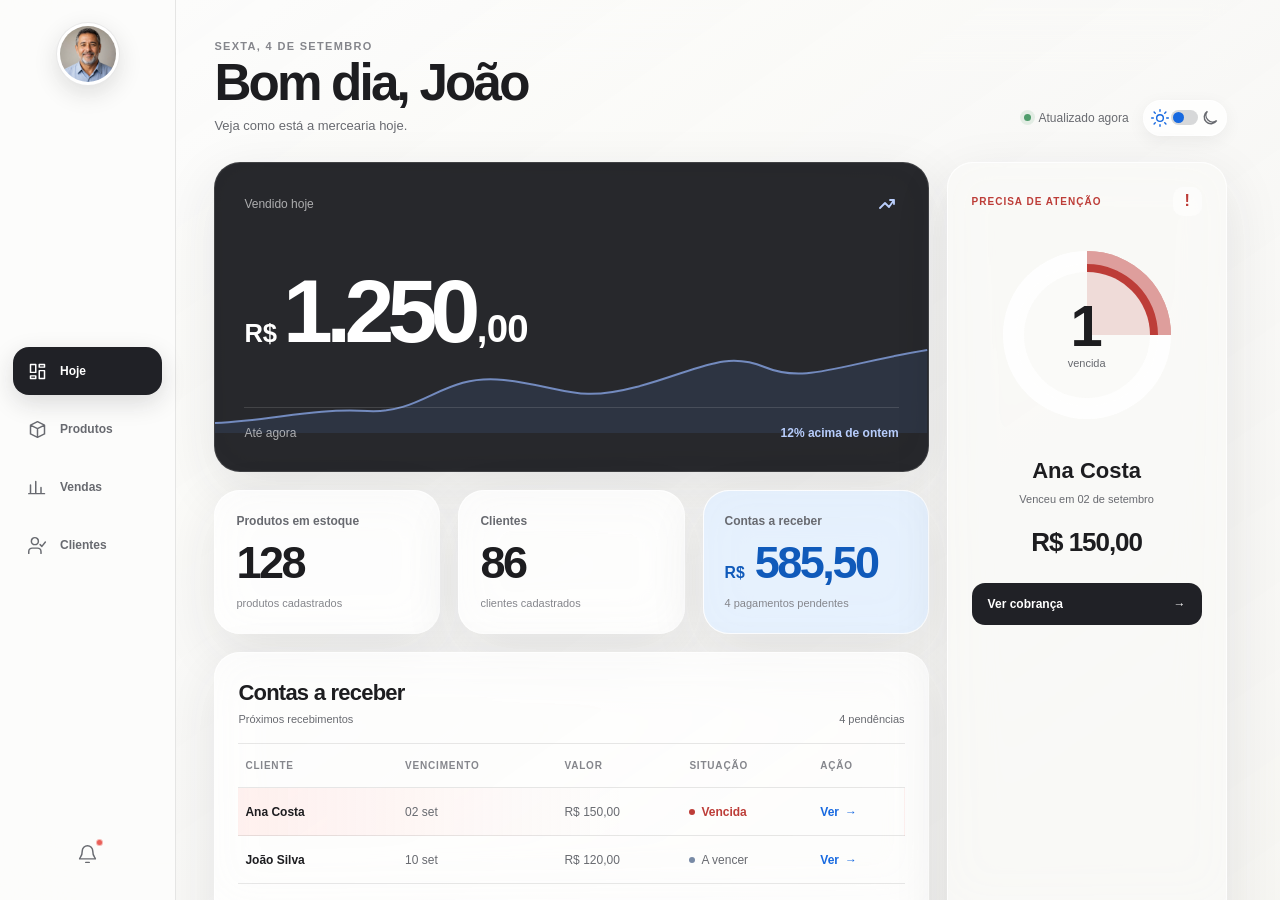
==== commit 1d735376: "Add files via upload" ====
--- a/frontend/index.html
+++ b/frontend/index.html
@@ -42,10 +42,13 @@
 
     <aside class="sidebar" aria-label="Menu principal">
 
-      <a
+      <button
         class="owner-photo"
-        href="#"
-        aria-label="Perfil de João"
+        id="profile-menu-button"
+        type="button"
+        aria-label="Abrir menu do perfil de João"
+        aria-controls="profile-menu"
+        aria-expanded="false"
       >
         <img
           src="./assets/seu-joao.png"
@@ -53,7 +56,38 @@
           height="320"
           alt="João, proprietário da mercearia"
         >
-      </a>
+      </button>
+
+      <div
+        class="profile-menu"
+        id="profile-menu"
+        hidden
+      >
+        <div class="profile-menu-header">
+          <strong>João</strong>
+          <span>Proprietário</span>
+        </div>
+
+        <a
+          class="profile-menu-link"
+          href="#"
+          data-future-feature
+        >
+          Minha conta
+        </a>
+
+        <button
+          class="profile-menu-logout"
+          id="logout-button"
+          type="button"
+        >
+          <svg viewBox="0 0 24 24" aria-hidden="true">
+            <path d="M10 17l5-5-5-5M15 12H3M15 4h4a2 2 0 0 1 2 2v12a2 2 0 0 1-2 2h-4"/>
+          </svg>
+
+          Sair do sistema
+        </button>
+      </div>
 
       <nav
         class="primary-navigation"
@@ -85,10 +119,10 @@
           <span>Produtos</span>
         </a>
 
-        <!-- FUTURA PÁGINA DE VENDAS -->
+        <!-- LINK PARA A PÁGINA DE VENDAS -->
         <a
           class="navigation-link"
-          href="#"
+          href="./vendas.html"
         >
           <svg viewBox="0 0 24 24" aria-hidden="true">
             <path d="M4 19V9m6 10V5m6 14v-7m4 7H2"/>
@@ -97,10 +131,10 @@
           <span>Vendas</span>
         </a>
 
-        <!-- FUTURA PÁGINA DE CLIENTES -->
+        <!-- PÁGINA DE CLIENTES -->
         <a
           class="navigation-link"
-          href="#"
+          href="./clientes.html"
         >
           <svg viewBox="0 0 24 24" aria-hidden="true">
             <path d="M16 21v-2a4 4 0 0 0-4-4H6a4 4 0 0 0-4 4v2M9 11a4 4 0 1 0 0-8 4 4 0 0 0 0 8Zm6 0 2 2 4-5"/>
@@ -127,13 +161,6 @@
             aria-hidden="true"
           ></span>
         </button>
-
-        <span
-          class="owner-initials"
-          aria-hidden="true"
-        >
-          JS
-        </span>
 
       </div>
     </aside>
@@ -504,4 +531,4 @@
     </section>
   </main>
 </body>
-</html>
+</html>
--- a/frontend/css/style.css
+++ b/frontend/css/style.css
@@ -1,4 +1,27 @@
-:root {
+/* ================================================================
+   MERCEARIA DO JOÃO
+   ARQUIVO PRINCIPAL DE ESTILOS
+
+   1. Configurações gerais e temas
+   2. Acessibilidade e componentes compartilhados
+   3. Páginas de acesso
+      3.1 Login
+      3.2 Cadastro
+      3.3 Recuperação de senha
+      3.4 Verificação de código
+      3.5 Nova senha
+   4. Dashboard inicial
+   5. Página de produtos
+   6. Página de vendas
+   7. Responsividade e compatibilidade
+   ================================================================ */
+
+
+/* ================================================================
+   1. VARIÁVEIS DO SISTEMA — TEMA CLARO
+   ================================================================ */
+
+   :root {
     color-scheme: light;
   
     --text: #1d1d20;
@@ -14,21 +37,32 @@
     --sidebar: rgba(255, 255, 255, 0.55);
   
     --accent: #1769e0;
+    --accent-hover: #0d5dcc;
     --accent-text: #105aba;
+  
     --danger: #bd3d38;
     --warning: #93610b;
     --success: #4f9d6b;
   
     --dark-card: rgba(28, 29, 33, 0.95);
   
-    --shadow-shell: 0 28px 80px rgba(39, 46, 55, 0.18);
-    --shadow-card: 0 18px 55px rgba(38, 44, 53, 0.1);
+    --shadow-shell:
+      0 28px 80px rgba(39, 46, 55, 0.18);
+  
+    --shadow-card:
+      0 18px 55px rgba(38, 44, 53, 0.1);
   
     --radius-shell: 34px;
     --radius-card: 26px;
   
-    --transition: 200ms cubic-bezier(0.2, 0.8, 0.2, 1);
-  }
+    --transition:
+      200ms cubic-bezier(0.2, 0.8, 0.2, 1);
+  }
+  
+  
+  /* ================================================================
+     2. VARIÁVEIS DO SISTEMA — TEMA ESCURO
+     ================================================================ */
   
   :root[data-theme="dark"] {
     color-scheme: dark;
@@ -44,13 +78,20 @@
   
     --divider: rgba(255, 255, 255, 0.09);
     --sidebar: rgba(18, 19, 22, 0.65);
+  
     --accent-text: #a9ccff;
   
-    --shadow-shell: 0 35px 100px rgba(0, 0, 0, 0.42);
-    --shadow-card: 0 22px 60px rgba(0, 0, 0, 0.24);
-  }
-  
-  /* RESET */
+    --shadow-shell:
+      0 35px 100px rgba(0, 0, 0, 0.42);
+  
+    --shadow-card:
+      0 22px 60px rgba(0, 0, 0, 0.24);
+  }
+  
+  
+  /* ================================================================
+     3. RESET E CONFIGURAÇÕES GERAIS
+     ================================================================ */
   
   * {
     box-sizing: border-box;
@@ -64,6 +105,7 @@
   body {
     min-width: 320px;
     min-height: 100vh;
+  
     margin: 0;
     padding: clamp(12px, 3vw, 42px);
   
@@ -79,6 +121,8 @@
     font-family:
       -apple-system,
       BlinkMacSystemFont,
+      "SF Pro Display",
+      Inter,
       "Segoe UI",
       Arial,
       sans-serif;
@@ -92,15 +136,20 @@
   body::before,
   body::after {
     content: "";
+  
     position: fixed;
     inset: 0;
     z-index: 0;
+  
     pointer-events: none;
   }
   
   body::before {
     background: rgba(236, 235, 231, 0.5);
-    backdrop-filter: blur(6px) saturate(70%);
+  
+    backdrop-filter:
+      blur(6px)
+      saturate(70%);
   }
   
   body::after {
@@ -111,10 +160,30 @@
         rgba(24, 27, 31, 0.2) 100%
       );
   }
+
+  /* As páginas internas ocupam toda a tela, sem fotografia externa. */
+  body:not(.auth-page):not(.login-page) {
+    padding: 0;
+    background-color: #f1f1ef;
+    background-image: none;
+  }
+
+  :root[data-theme="dark"]
+  body:not(.auth-page):not(.login-page) {
+    background-color: #17191d;
+  }
+
+  body:not(.auth-page):not(.login-page)::before,
+  body:not(.auth-page):not(.login-page)::after {
+    display: none;
+  }
   
   :root[data-theme="dark"] body::before {
     background: rgba(12, 14, 17, 0.7);
-    backdrop-filter: blur(7px) saturate(55%);
+  
+    backdrop-filter:
+      blur(7px)
+      saturate(55%);
   }
   
   :root[data-theme="dark"] body::after {
@@ -130,12 +199,22 @@
     color: inherit;
   }
   
+  button,
+  input,
+  select {
+    font: inherit;
+  }
+  
   button {
-    font: inherit;
+    color: inherit;
   }
   
   svg {
     display: block;
+  }
+  
+  [hidden] {
+    display: none !important;
   }
   
   :focus-visible {
@@ -143,15 +222,20 @@
     outline-offset: 3px;
   }
   
+  
+  /* ================================================================
+     4. ACESSIBILIDADE COMPARTILHADA
+     ================================================================ */
+  
   .skip-link {
     position: fixed;
-    z-index: 100;
     top: 12px;
     left: 12px;
+    z-index: 100;
   
     padding: 10px 16px;
   
-    color: white;
+    color: #ffffff;
     background: #151619;
     border-radius: 10px;
   
@@ -162,210 +246,69 @@
     transform: none;
   }
   
-  /* ESTRUTURA PRINCIPAL */
+  .visually-hidden {
+    position: absolute;
+  
+    width: 1px;
+    height: 1px;
+  
+    padding: 0;
+    margin: -1px;
+  
+    overflow: hidden;
+  
+    clip: rect(0, 0, 0, 0);
+  
+    white-space: nowrap;
+    border: 0;
+  }
+  
+  
+  /* ================================================================
+     5. ESTRUTURA PRINCIPAL COMPARTILHADA
+     ================================================================ */
   
   .app-shell {
     position: relative;
     z-index: 1;
   
-    width: min(100%, 1480px);
-    min-height: calc(100vh - 84px);
-    margin: 0 auto;
+    width: 100%;
+    height: 100vh;
+    height: 100dvh;
+    min-height: 0;
+    max-height: none;
+  
+    margin: 0;
   
     display: grid;
     grid-template-columns: 176px minmax(0, 1fr);
+    align-items: stretch;
   
     overflow: hidden;
   
     background: rgba(248, 248, 246, 0.75);
-    border: 1px solid var(--surface-border);
-    border-radius: var(--radius-shell);
-  
-    box-shadow: var(--shadow-shell);
-    backdrop-filter: blur(32px) saturate(125%);
+    border: 0;
+    border-radius: 0;
+    box-shadow: none;
+  
+    backdrop-filter:
+      blur(32px)
+      saturate(125%);
   }
   
   :root[data-theme="dark"] .app-shell {
     background: rgba(25, 27, 31, 0.84);
   }
   
-  /* BARRA LATERAL */
-  
-  .sidebar {
-    padding: 22px 13px;
-  
-    display: flex;
-    flex-direction: column;
-    align-items: stretch;
-  
-    background: var(--sidebar);
-    border-right: 1px solid var(--divider);
-  }
-  
-  .owner-photo {
-    width: 64px;
-    height: 64px;
-    margin: 0 auto;
-    padding: 3px;
-  
-    display: block;
-    overflow: hidden;
-  
-    background: white;
-    border: 1px solid var(--divider);
-    border-radius: 50%;
-  
-    box-shadow: 0 8px 24px rgba(0, 0, 0, 0.12);
-  }
-  
-  .owner-photo img {
-    width: 100%;
-    height: 100%;
-  
-    display: block;
-    object-fit: cover;
-  
-    border-radius: 50%;
-  }
-  
-  .primary-navigation {
-    width: 100%;
-    margin: auto 0;
-  
-    display: flex;
-    flex-direction: column;
-    gap: 10px;
-  }
-  
-  .navigation-link {
-    min-height: 48px;
-    padding: 0 13px;
-  
-    display: flex;
-    align-items: center;
-    gap: 12px;
-  
-    color: var(--text-muted);
-    border: 1px solid transparent;
-    border-radius: 16px;
-  
-    font-size: 12px;
-    font-weight: 650;
-    text-decoration: none;
-  
-    transition:
-      color var(--transition),
-      background var(--transition),
-      border-color var(--transition),
-      box-shadow var(--transition),
-      transform var(--transition);
-  }
-  
-  .navigation-link.is-active {
-    color: white;
-    background: #202126;
-    box-shadow: 0 8px 24px rgba(25, 27, 31, 0.15);
-  }
-  
-  .navigation-link:not(.is-active):hover {
-    color: var(--text);
-  
-    background: rgba(255, 255, 255, 0.36);
-    border-color: rgba(255, 255, 255, 0.72);
-  
-    box-shadow: 0 10px 22px rgba(34, 39, 48, 0.12);
-  
-    transform: translateY(-3px);
-  }
-  
-  :root[data-theme="dark"] .navigation-link.is-active {
-    color: #16171a;
-    background: rgba(255, 255, 255, 0.92);
-  }
-  
-  :root[data-theme="dark"] .navigation-link:not(.is-active):hover {
-    color: white;
-    background: rgba(255, 255, 255, 0.1);
-    border-color: rgba(255, 255, 255, 0.16);
-  
-    box-shadow: 0 10px 24px rgba(0, 0, 0, 0.2);
-  }
-  
-  .navigation-link svg,
-  .notification-button svg {
-    width: 21px;
-    height: 21px;
-    flex: 0 0 auto;
-  
-    fill: none;
-    stroke: currentColor;
-    stroke-width: 1.7;
-    stroke-linecap: round;
-    stroke-linejoin: round;
-  }
-  
-  .sidebar-footer {
-    display: flex;
-    flex-direction: column;
-    align-items: center;
-    gap: 12px;
-  }
-  
-  .notification-button {
-    position: relative;
-  
-    width: 48px;
-    min-height: 48px;
-  
-    display: flex;
-    align-items: center;
-    justify-content: center;
-  
-    color: var(--text-muted);
-    background: transparent;
-    border: 0;
-    border-radius: 16px;
-  
-    cursor: pointer;
-  }
-  
-  .notification-button:hover {
-    background: rgba(128, 128, 128, 0.12);
-  }
-  
-  .notification-dot {
-    position: absolute;
-    top: 9px;
-    right: 9px;
-  
-    width: 7px;
-    height: 7px;
-  
-    background: #e95f58;
-    border: 1px solid var(--sidebar);
-    border-radius: 50%;
-  }
-  
-  .owner-initials {
-    width: 42px;
-    height: 42px;
-  
-    display: grid;
-    place-items: center;
-  
-    color: white;
-    background: #202126;
-    border-radius: 50%;
-  
-    font-size: 11px;
-    font-weight: 750;
-  }
-  
-  /* DASHBOARD */
-  
   .dashboard {
     min-width: 0;
+    min-height: 0;
+  
     padding: clamp(22px, 3vw, 42px);
+
+    overflow-y: auto;
+    overscroll-behavior: contain;
+    scrollbar-gutter: stable;
   
     background:
       linear-gradient(
@@ -384,6 +327,1539 @@
       );
   }
   
+  .glass-card,
+  .sales-card {
+    border: 1px solid var(--surface-border);
+    border-radius: var(--radius-card);
+  
+    box-shadow: var(--shadow-card);
+  
+    backdrop-filter:
+      blur(22px)
+      saturate(120%);
+  }
+  
+  .glass-card {
+    background: var(--surface);
+  }
+  
+  
+  /* ================================================================
+     6. BARRA LATERAL COMPARTILHADA
+     ================================================================ */
+  
+  .sidebar {
+    position: relative;
+
+    width: 176px;
+    min-width: 176px;
+    height: 100%;
+    min-height: 0;
+
+    padding: 22px 13px;
+  
+    display: grid;
+    grid-template-rows: 64px minmax(0, 1fr) 48px;
+    align-items: stretch;
+  
+    background: var(--sidebar);
+    border-right: 1px solid var(--divider);
+    border-radius: 0;
+  }
+  
+  .owner-photo {
+    position: relative;
+    width: 64px;
+    height: 64px;
+  
+    margin: 0 auto;
+    padding: 3px;
+  
+    display: block;
+    overflow: hidden;
+  
+    background: #ffffff;
+    border: 1px solid var(--divider);
+    border-radius: 50%;
+  
+    box-shadow:
+      0 8px 24px rgba(0, 0, 0, 0.12);
+
+    cursor: pointer;
+    transition: transform var(--transition), box-shadow var(--transition);
+  }
+
+  .owner-photo:hover,
+  .owner-photo[aria-expanded="true"] {
+    transform: translateY(-2px);
+    box-shadow: 0 12px 30px rgba(0, 0, 0, 0.17);
+  }
+  
+  .owner-photo img {
+    width: 100%;
+    height: 100%;
+  
+    display: block;
+  
+    object-fit: cover;
+    border-radius: 50%;
+  }
+
+  /* Menu aberto ao clicar na foto do proprietário. */
+  .profile-menu {
+    position: absolute;
+    top: 88px;
+    left: 18px;
+    z-index: 50;
+    width: 220px;
+    padding: 10px;
+    color: var(--text);
+    background: var(--surface-strong);
+    border: 1px solid var(--surface-border);
+    border-radius: 18px;
+    box-shadow: var(--shadow-card);
+    backdrop-filter: blur(24px) saturate(130%);
+  }
+
+  .profile-menu-header {
+    padding: 9px 10px 12px;
+    display: flex;
+    flex-direction: column;
+    border-bottom: 1px solid var(--divider);
+  }
+
+  .profile-menu-header strong { font-size: 14px; }
+  .profile-menu-header span { color: var(--text-muted); font-size: 11px; }
+
+  .profile-menu-link,
+  .profile-menu-logout {
+    width: 100%;
+    min-height: 42px;
+    margin-top: 6px;
+    padding: 0 10px;
+    display: flex;
+    align-items: center;
+    gap: 9px;
+    color: var(--text-muted);
+    background: transparent;
+    border: 0;
+    border-radius: 11px;
+    font-size: 12px;
+    font-weight: 650;
+    text-align: left;
+    text-decoration: none;
+    cursor: pointer;
+    transition: color var(--transition), background var(--transition);
+  }
+
+  .profile-menu-link:hover {
+    color: var(--text);
+    background: rgba(128, 128, 128, 0.1);
+  }
+
+  .profile-menu-logout { color: var(--danger); }
+  .profile-menu-logout:hover { color: #ffffff; background: var(--danger); }
+
+  .profile-menu-logout svg {
+    width: 17px;
+    height: 17px;
+    fill: none;
+    stroke: currentColor;
+    stroke-width: 1.8;
+    stroke-linecap: round;
+    stroke-linejoin: round;
+  }
+  
+  .primary-navigation {
+    width: 100%;
+    margin: 0;
+
+    align-self: center;
+  
+    display: flex;
+    flex-direction: column;
+    gap: 10px;
+  }
+  
+  .navigation-link {
+    min-height: 48px;
+    padding: 0 13px;
+  
+    display: flex;
+    align-items: center;
+    gap: 12px;
+  
+    color: var(--text-muted);
+    border: 1px solid transparent;
+    border-radius: 16px;
+  
+    font-size: 12px;
+    font-weight: 650;
+    text-decoration: none;
+  
+    transition:
+      color var(--transition),
+      background var(--transition),
+      border-color var(--transition),
+      box-shadow var(--transition),
+      transform var(--transition);
+  }
+  
+  .navigation-link.is-active {
+    color: #ffffff;
+    background: #202126;
+  
+    box-shadow:
+      0 8px 24px rgba(25, 27, 31, 0.15);
+  }
+  
+  .navigation-link:not(.is-active):hover {
+    color: var(--text);
+  
+    background: rgba(255, 255, 255, 0.36);
+    border-color: rgba(255, 255, 255, 0.72);
+  
+    box-shadow:
+      0 10px 22px rgba(34, 39, 48, 0.12);
+  
+    transform: translateY(-3px);
+  }
+  
+  :root[data-theme="dark"] .navigation-link.is-active {
+    color: #16171a;
+    background: rgba(255, 255, 255, 0.92);
+  }
+  
+  :root[data-theme="dark"]
+  .navigation-link:not(.is-active):hover {
+    color: #ffffff;
+  
+    background: rgba(255, 255, 255, 0.1);
+    border-color: rgba(255, 255, 255, 0.16);
+  
+    box-shadow:
+      0 10px 24px rgba(0, 0, 0, 0.2);
+  }
+  
+  .navigation-link svg,
+  .notification-button svg {
+    width: 21px;
+    height: 21px;
+  
+    flex: 0 0 auto;
+  
+    fill: none;
+    stroke: currentColor;
+    stroke-width: 1.7;
+    stroke-linecap: round;
+    stroke-linejoin: round;
+  }
+  
+  .sidebar-footer {
+    align-self: end;
+
+    display: flex;
+    flex-direction: column;
+    align-items: center;
+    gap: 12px;
+  }
+  
+  .notification-button {
+    position: relative;
+  
+    width: 48px;
+    min-height: 48px;
+  
+    display: flex;
+    align-items: center;
+    justify-content: center;
+  
+    color: var(--text-muted);
+    background: transparent;
+    border: 0;
+    border-radius: 16px;
+  
+    cursor: pointer;
+  
+    transition:
+      color var(--transition),
+      background var(--transition);
+  }
+  
+  .notification-button:hover {
+    color: var(--text);
+    background: rgba(128, 128, 128, 0.12);
+  }
+  
+  .notification-dot {
+    position: absolute;
+    top: 9px;
+    right: 9px;
+  
+    width: 7px;
+    height: 7px;
+  
+    background: #e95f58;
+    border: 1px solid var(--sidebar);
+    border-radius: 50%;
+  }
+  
+  .owner-initials {
+    width: 42px;
+    height: 42px;
+  
+    display: grid;
+    place-items: center;
+  
+    color: #ffffff;
+    background: #202126;
+    border-radius: 50%;
+  
+    font-size: 11px;
+    font-weight: 750;
+  }
+  
+  
+  /* ================================================================
+     7. BOTÃO DE TEMA COMPARTILHADO
+     ================================================================ */
+  
+  .header-actions,
+  .products-header-actions {
+    display: flex;
+    align-items: center;
+    gap: 14px;
+  }
+  
+  .update-status {
+    display: flex;
+    align-items: center;
+    gap: 8px;
+  
+    color: var(--text-muted);
+  
+    font-size: 12px;
+    white-space: nowrap;
+  }
+  
+  .update-status i {
+    width: 7px;
+    height: 7px;
+  
+    background: var(--success);
+    border-radius: 50%;
+  
+    box-shadow:
+      0 0 0 4px rgba(79, 157, 107, 0.13);
+  }
+  
+  .theme-toggle {
+    min-width: 84px;
+    height: 36px;
+  
+    padding: 4px 6px;
+  
+    display: flex;
+    align-items: center;
+    justify-content: space-between;
+  
+    color: var(--text-muted);
+    background: var(--surface);
+  
+    border: 1px solid var(--surface-border);
+    border-radius: 999px;
+  
+    box-shadow:
+      0 5px 18px rgba(0, 0, 0, 0.06);
+  
+    cursor: pointer;
+  }
+  
+  .theme-toggle svg {
+    width: 20px;
+    height: 20px;
+  
+    fill: none;
+    stroke: currentColor;
+    stroke-width: 1.7;
+    stroke-linecap: round;
+  }
+  
+  .toggle-track {
+    position: relative;
+  
+    width: 27px;
+    height: 15px;
+  
+    background: rgba(100, 103, 110, 0.25);
+    border-radius: 999px;
+  }
+  
+  .toggle-track i {
+    position: absolute;
+    top: 2px;
+    left: 2px;
+  
+    width: 11px;
+    height: 11px;
+  
+    background: var(--accent);
+    border-radius: 50%;
+  
+    transition:
+      transform var(--transition);
+  }
+  
+  :root[data-theme="dark"] .toggle-track i {
+    transform: translateX(12px);
+  }
+  
+  :root[data-theme="light"] .sun-icon {
+    color: var(--accent);
+  }
+  
+  :root[data-theme="dark"] .moon-icon {
+    color: #ffffff;
+  }
+  
+  
+  /* ================================================================
+     PÁGINAS DE ACESSO
+
+     Estilos do login.html, cadastro.html, recuperar-senha.html,
+     verificar-codigo.html e nova-senha.html
+     ================================================================ */
+
+  /* ================================================================
+     8. ESTRUTURA DAS PÁGINAS DE ACESSO
+     ================================================================ */
+
+  body.auth-page,
+  body.login-page {
+    padding: clamp(12px, 2.5vw, 36px);
+    display: grid;
+    place-items: center;
+  }
+
+  body.auth-page::before,
+  body.login-page::before {
+    background: rgba(226, 224, 218, 0.46);
+    backdrop-filter: blur(8px) saturate(70%);
+  }
+
+  body.auth-page::after,
+  body.login-page::after {
+    background:
+      radial-gradient(
+        circle at 72% 28%,
+        rgba(84, 135, 213, 0.11),
+        transparent 30%
+      ),
+      linear-gradient(
+        135deg,
+        rgba(255, 255, 255, 0.08),
+        rgba(15, 18, 23, 0.2)
+      );
+  }
+
+  :root[data-theme="dark"] body.auth-page::before,
+  :root[data-theme="dark"] body.login-page::before {
+    background: rgba(8, 10, 13, 0.7);
+    backdrop-filter: blur(9px) saturate(55%);
+  }
+
+  .auth-layout,
+  .login-layout {
+    position: relative;
+    z-index: 1;
+    width: min(100%, 1280px);
+    min-height: min(820px, calc(100vh - 48px));
+    display: grid;
+    grid-template-columns:
+      minmax(390px, 0.92fr)
+      minmax(480px, 1.08fr);
+    overflow: hidden;
+    background: rgba(249, 248, 246, 0.82);
+    border: 1px solid var(--surface-border);
+    border-radius: var(--radius-shell);
+    box-shadow: var(--shadow-shell);
+    backdrop-filter: blur(34px) saturate(125%);
+  }
+
+  :root[data-theme="dark"] .auth-layout,
+  :root[data-theme="dark"] .login-layout {
+    background: rgba(25, 27, 31, 0.88);
+  }
+
+  .cadastro-page .auth-layout {
+    min-height: min(950px, calc(100vh - 48px));
+  }
+
+  /* ================================================================
+     9. ÁREA VISUAL DAS PÁGINAS DE ACESSO
+     ================================================================ */
+
+  .auth-visual,
+  .login-visual {
+    position: relative;
+    min-height: 100%;
+    padding: clamp(30px, 4vw, 58px);
+    display: flex;
+    overflow: hidden;
+    color: #ffffff;
+    background-color: #272b31;
+    background-image: url("../assets/mercearia-bg.jpg");
+    background-position: center;
+    background-size: cover;
+  }
+
+  .auth-visual-overlay,
+  .login-visual-overlay {
+    position: absolute;
+    inset: 0;
+    background:
+      linear-gradient(
+        155deg,
+        rgba(16, 18, 22, 0.72),
+        rgba(25, 29, 35, 0.62) 48%,
+        rgba(13, 16, 21, 0.84)
+      );
+    backdrop-filter: blur(3px) saturate(75%);
+  }
+
+  .auth-visual-content,
+  .login-visual-content {
+    position: relative;
+    z-index: 1;
+    width: 100%;
+    display: flex;
+    flex-direction: column;
+  }
+
+  .auth-brand,
+  .login-brand {
+    width: fit-content;
+    display: inline-flex;
+    align-items: center;
+    gap: 13px;
+    color: #ffffff;
+    text-decoration: none;
+  }
+
+  .auth-brand-mark,
+  .login-brand-mark {
+    width: 48px;
+    height: 48px;
+    display: grid;
+    place-items: center;
+    color: #17191d;
+    background: rgba(255, 255, 255, 0.93);
+    border: 1px solid rgba(255, 255, 255, 0.66);
+    border-radius: 16px;
+    box-shadow: 0 12px 35px rgba(0, 0, 0, 0.2);
+    font-size: 13px;
+    font-weight: 780;
+  }
+
+  .auth-brand-copy,
+  .login-brand-copy {
+    display: flex;
+    flex-direction: column;
+  }
+
+  .auth-brand-copy strong,
+  .login-brand-copy strong {
+    font-size: 14px;
+    font-weight: 690;
+  }
+
+  .auth-brand-copy small,
+  .login-brand-copy small {
+    margin-top: 1px;
+    color: rgba(255, 255, 255, 0.62);
+    font-size: 10px;
+  }
+
+  .auth-welcome,
+  .login-welcome {
+    margin: auto 0;
+    padding: 54px 0;
+  }
+
+  .auth-eyebrow,
+  .login-eyebrow {
+    margin: 0 0 14px;
+    color: rgba(181, 207, 250, 0.9);
+    font-size: 10px;
+    font-weight: 750;
+    letter-spacing: 0.16em;
+    text-transform: uppercase;
+  }
+
+  .auth-welcome h1,
+  .login-welcome h1 {
+    max-width: 520px;
+    margin: 0;
+    font-size: clamp(43px, 5vw, 73px);
+    font-weight: 620;
+    line-height: 0.98;
+    letter-spacing: -0.058em;
+  }
+
+  .auth-welcome h1 span,
+  .login-welcome h1 span {
+    display: block;
+    color: rgba(188, 212, 250, 0.94);
+  }
+
+  .auth-welcome > p:last-child,
+  .login-welcome > p:last-child {
+    max-width: 470px;
+    margin: 22px 0 0;
+    color: rgba(255, 255, 255, 0.68);
+    font-size: 14px;
+    line-height: 1.7;
+  }
+
+  .auth-benefits,
+  .login-benefits,
+  .recovery-steps {
+    padding: 0;
+    margin: 0;
+    list-style: none;
+  }
+
+  .auth-benefits,
+  .login-benefits {
+    display: flex;
+    flex-direction: column;
+    gap: 12px;
+  }
+
+  .auth-benefits li,
+  .login-benefits li {
+    display: flex;
+    align-items: center;
+    gap: 10px;
+    color: rgba(255, 255, 255, 0.72);
+    font-size: 12px;
+  }
+
+  .auth-benefit-icon,
+  .login-benefit-icon {
+    width: 24px;
+    height: 24px;
+    flex: 0 0 auto;
+    display: grid;
+    place-items: center;
+    color: #d9e8ff;
+    background: rgba(255, 255, 255, 0.11);
+    border: 1px solid rgba(255, 255, 255, 0.12);
+    border-radius: 8px;
+    font-size: 11px;
+    font-weight: 780;
+  }
+
+  /* ================================================================
+     10. ETAPAS DA RECUPERAÇÃO DE SENHA
+     ================================================================ */
+
+  .recovery-steps {
+    display: flex;
+    flex-direction: column;
+    gap: 13px;
+  }
+
+  .recovery-step {
+    padding: 10px 11px;
+    display: flex;
+    align-items: center;
+    gap: 11px;
+    color: rgba(255, 255, 255, 0.4);
+    border: 1px solid transparent;
+    border-radius: 14px;
+  }
+
+  .recovery-step.is-active {
+    color: #ffffff;
+    background: rgba(255, 255, 255, 0.1);
+    border-color: rgba(255, 255, 255, 0.12);
+  }
+
+  .recovery-step.is-complete {
+    color: rgba(255, 255, 255, 0.74);
+  }
+
+  .recovery-step-number {
+    width: 31px;
+    height: 31px;
+    flex: 0 0 auto;
+    display: grid;
+    place-items: center;
+    background: rgba(255, 255, 255, 0.09);
+    border: 1px solid rgba(255, 255, 255, 0.12);
+    border-radius: 10px;
+    font-size: 11px;
+    font-weight: 750;
+  }
+
+  .recovery-step.is-active .recovery-step-number {
+    color: #17243b;
+    background: #c9ddff;
+    border-color: #c9ddff;
+  }
+
+  .recovery-step.is-complete .recovery-step-number {
+    color: #ffffff;
+    background: rgba(79, 157, 107, 0.68);
+    border-color: rgba(132, 208, 160, 0.3);
+  }
+
+  .recovery-step-copy {
+    display: flex;
+    flex-direction: column;
+  }
+
+  .recovery-step-copy strong {
+    font-size: 12px;
+    font-weight: 680;
+  }
+
+  .recovery-step-copy small {
+    color: rgba(255, 255, 255, 0.45);
+    font-size: 10px;
+  }
+
+  /* ================================================================
+     11. ÁREA E CARTÃO DOS FORMULÁRIOS DE ACESSO
+     ================================================================ */
+
+  .auth-form-area,
+  .login-form-area {
+    min-width: 0;
+    padding: clamp(28px, 4vw, 58px);
+    display: flex;
+    flex-direction: column;
+  }
+
+  .auth-top-actions,
+  .login-top-actions {
+    min-height: 40px;
+    display: flex;
+    align-items: center;
+    justify-content: space-between;
+    gap: 18px;
+  }
+
+  .login-top-actions {
+    justify-content: flex-end;
+  }
+
+  .auth-back-link {
+    display: inline-flex;
+    align-items: center;
+    gap: 7px;
+    color: var(--text-muted);
+    font-size: 12px;
+    font-weight: 650;
+    text-decoration: none;
+    transition:
+      color var(--transition),
+      transform var(--transition);
+  }
+
+  .auth-back-link:hover {
+    color: var(--text);
+    transform: translateX(-3px);
+  }
+
+  .theme-toggle-sun,
+  .theme-toggle-moon {
+    display: grid;
+    place-items: center;
+  }
+
+  .theme-toggle-track {
+    position: relative;
+    width: 27px;
+    height: 15px;
+    flex: 0 0 auto;
+    background: rgba(100, 103, 110, 0.25);
+    border-radius: 999px;
+  }
+
+  .theme-toggle-thumb {
+    position: absolute;
+    top: 2px;
+    left: 2px;
+    width: 11px;
+    height: 11px;
+    background: var(--accent);
+    border-radius: 50%;
+    transition: transform var(--transition);
+  }
+
+  :root[data-theme="dark"] .theme-toggle-thumb {
+    transform: translateX(12px);
+  }
+
+  :root[data-theme="light"] .theme-toggle-sun {
+    color: var(--accent);
+  }
+
+  :root[data-theme="dark"] .theme-toggle-moon {
+    color: #ffffff;
+  }
+
+  .auth-card,
+  .login-card {
+    width: min(100%, 560px);
+    margin: auto;
+    padding: clamp(24px, 3vw, 40px);
+    background: var(--surface);
+    border: 1px solid var(--surface-border);
+    border-radius: var(--radius-card);
+    box-shadow: var(--shadow-card);
+    backdrop-filter: blur(24px) saturate(125%);
+  }
+
+  .cadastro-card {
+    width: min(100%, 680px);
+  }
+
+  .auth-card-icon {
+    width: 48px;
+    height: 48px;
+    margin-bottom: 20px;
+    display: grid;
+    place-items: center;
+    color: var(--accent);
+    background: rgba(23, 105, 224, 0.1);
+    border: 1px solid rgba(23, 105, 224, 0.12);
+    border-radius: 16px;
+  }
+
+  .auth-card-icon svg {
+    width: 22px;
+    height: 22px;
+    fill: none;
+    stroke: currentColor;
+    stroke-width: 1.7;
+    stroke-linecap: round;
+    stroke-linejoin: round;
+  }
+
+  .auth-card-header,
+  .login-card-header {
+    margin-bottom: 28px;
+  }
+
+  .auth-card-eyebrow,
+  .login-card-eyebrow {
+    margin: 0 0 8px;
+    color: var(--accent);
+    font-size: 10px;
+    font-weight: 750;
+    letter-spacing: 0.13em;
+    text-transform: uppercase;
+  }
+
+  .auth-card-header h2,
+  .login-card-header h2 {
+    margin: 0;
+    font-size: clamp(30px, 3vw, 43px);
+    font-weight: 650;
+    line-height: 1;
+    letter-spacing: -0.05em;
+  }
+
+  .auth-card-header > p:last-child,
+  .login-card-header > p:last-child {
+    margin: 12px 0 0;
+    color: var(--text-muted);
+    font-size: 13px;
+    line-height: 1.6;
+  }
+
+  /* ================================================================
+     12. CAMPOS E CONTROLES DOS FORMULÁRIOS DE ACESSO
+     ================================================================ */
+
+  .auth-form,
+  .login-form {
+    display: flex;
+    flex-direction: column;
+    gap: 20px;
+  }
+
+  .form-section {
+    min-width: 0;
+    padding: 0;
+    margin: 0;
+    border: 0;
+  }
+
+  .form-section + .form-section {
+    padding-top: 24px;
+    border-top: 1px solid var(--divider);
+  }
+
+  .form-section legend {
+    width: 100%;
+    padding: 0;
+    margin: 0 0 15px;
+    color: var(--text);
+    font-size: 13px;
+    font-weight: 700;
+  }
+
+  .form-grid {
+    display: grid;
+    grid-template-columns: repeat(2, minmax(0, 1fr));
+    gap: 17px;
+  }
+
+  .form-group {
+    min-width: 0;
+    display: flex;
+    flex-direction: column;
+  }
+
+  .form-group-full {
+    grid-column: 1 / -1;
+  }
+
+  .form-group label,
+  .label-row label {
+    margin-bottom: 7px;
+    color: var(--text);
+    font-size: 12px;
+    font-weight: 660;
+  }
+
+  .label-row {
+    display: flex;
+    align-items: center;
+    justify-content: space-between;
+    gap: 14px;
+  }
+
+  .forgot-password-link,
+  .inline-link {
+    color: var(--accent);
+    font-size: 11px;
+    font-weight: 650;
+    text-decoration: none;
+  }
+
+  .forgot-password-link {
+    margin-bottom: 7px;
+  }
+
+  .forgot-password-link:hover,
+  .inline-link:hover {
+    text-decoration: underline;
+  }
+
+  .input-wrapper {
+    position: relative;
+    min-height: 49px;
+    display: flex;
+    align-items: center;
+    background: rgba(255, 255, 255, 0.5);
+    border: 1px solid var(--divider);
+    border-radius: 14px;
+    transition:
+      background var(--transition),
+      border-color var(--transition),
+      box-shadow var(--transition),
+      transform var(--transition);
+  }
+
+  :root[data-theme="dark"] .input-wrapper {
+    background: rgba(255, 255, 255, 0.06);
+  }
+
+  .input-wrapper:focus-within {
+    background: var(--surface-strong);
+    border-color: rgba(23, 105, 224, 0.55);
+    box-shadow: 0 0 0 4px rgba(23, 105, 224, 0.1);
+    transform: translateY(-1px);
+  }
+
+  .input-wrapper.has-error {
+    border-color: rgba(189, 61, 56, 0.7);
+    box-shadow: 0 0 0 4px rgba(189, 61, 56, 0.08);
+  }
+
+  .input-wrapper.is-valid {
+    border-color: rgba(79, 157, 107, 0.58);
+  }
+
+  .input-icon {
+    width: 45px;
+    height: 47px;
+    flex: 0 0 auto;
+    display: grid;
+    place-items: center;
+    color: var(--text-soft);
+  }
+
+  .input-icon svg,
+  .password-toggle svg {
+    width: 19px;
+    height: 19px;
+    fill: none;
+    stroke: currentColor;
+    stroke-width: 1.7;
+    stroke-linecap: round;
+    stroke-linejoin: round;
+  }
+
+  .form-control {
+    width: 100%;
+    min-width: 0;
+    height: 47px;
+    padding: 0 13px 0 0;
+    color: var(--text);
+    background: transparent;
+    border: 0;
+    outline: 0;
+    font-size: 13px;
+  }
+
+  .form-control-password {
+    padding-right: 48px;
+  }
+
+  .form-control::placeholder {
+    color: var(--text-soft);
+    opacity: 0.78;
+  }
+
+  .password-toggle {
+    position: absolute;
+    right: 5px;
+    width: 40px;
+    height: 39px;
+    display: grid;
+    place-items: center;
+    color: var(--text-soft);
+    background: transparent;
+    border: 0;
+    border-radius: 10px;
+    cursor: pointer;
+  }
+
+  .password-toggle:hover {
+    color: var(--text);
+    background: rgba(128, 128, 128, 0.1);
+  }
+
+  .field-help,
+  .field-error {
+    display: block;
+    min-height: 16px;
+    margin-top: 5px;
+    font-size: 10px;
+    line-height: 1.4;
+  }
+
+  .field-help {
+    color: var(--text-soft);
+  }
+
+  .field-error {
+    color: var(--danger);
+    font-weight: 620;
+  }
+
+  /* ================================================================
+     13. CAIXAS DE SELEÇÃO E BOTÕES DE ACESSO
+     ================================================================ */
+
+  .checkbox-field {
+    position: relative;
+    display: flex;
+    align-items: flex-start;
+    gap: 9px;
+    color: var(--text-muted);
+    font-size: 11px;
+    line-height: 1.5;
+    cursor: pointer;
+  }
+
+  .checkbox-field input {
+    position: absolute;
+    width: 1px;
+    height: 1px;
+    opacity: 0;
+    pointer-events: none;
+  }
+
+  .custom-checkbox {
+    width: 19px;
+    height: 19px;
+    flex: 0 0 auto;
+    display: grid;
+    place-items: center;
+    background: var(--surface);
+    border: 1px solid var(--divider);
+    border-radius: 6px;
+  }
+
+  .custom-checkbox svg {
+    width: 12px;
+    height: 12px;
+    fill: none;
+    stroke: #ffffff;
+    stroke-width: 2.4;
+    stroke-linecap: round;
+    stroke-linejoin: round;
+    opacity: 0;
+  }
+
+  .checkbox-field input:checked + .custom-checkbox {
+    background: var(--accent);
+    border-color: var(--accent);
+  }
+
+  .checkbox-field input:checked + .custom-checkbox svg {
+    opacity: 1;
+  }
+
+  .primary-button {
+    width: 100%;
+    min-height: 49px;
+    padding: 0 18px;
+    display: inline-flex;
+    align-items: center;
+    justify-content: center;
+    gap: 10px;
+    color: #ffffff;
+    background: var(--accent);
+    border: 0;
+    border-radius: 14px;
+    box-shadow: 0 12px 28px rgba(23, 105, 224, 0.23);
+    font-size: 13px;
+    font-weight: 690;
+    cursor: pointer;
+    transition:
+      background var(--transition),
+      box-shadow var(--transition),
+      transform var(--transition);
+  }
+
+  .primary-button:hover {
+    background: var(--accent-hover);
+    box-shadow: 0 16px 35px rgba(23, 105, 224, 0.3);
+    transform: translateY(-2px);
+  }
+
+  .primary-button:active {
+    transform: translateY(0);
+  }
+
+  .primary-button:disabled {
+    opacity: 0.62;
+    cursor: wait;
+    transform: none;
+  }
+
+  .button-loading {
+    display: inline-flex;
+    align-items: center;
+    gap: 8px;
+  }
+
+  .loading-spinner {
+    width: 16px;
+    height: 16px;
+    border: 2px solid rgba(255, 255, 255, 0.35);
+    border-top-color: #ffffff;
+    border-radius: 50%;
+    animation: auth-spinner 700ms linear infinite;
+  }
+
+  @keyframes auth-spinner {
+    to {
+      transform: rotate(360deg);
+    }
+  }
+
+  /* ================================================================
+     14. MENSAGENS E INFORMAÇÕES DAS PÁGINAS DE ACESSO
+     ================================================================ */
+
+  .form-message {
+    margin-bottom: 20px;
+    padding: 12px 14px;
+    color: var(--text-muted);
+    background: rgba(128, 128, 128, 0.08);
+    border: 1px solid var(--divider);
+    border-radius: 13px;
+    font-size: 11px;
+  }
+
+  .form-message.is-error {
+    color: var(--danger);
+    background: rgba(189, 61, 56, 0.08);
+    border-color: rgba(189, 61, 56, 0.2);
+  }
+
+  .form-message.is-success {
+    color: var(--success);
+    background: rgba(79, 157, 107, 0.09);
+    border-color: rgba(79, 157, 107, 0.2);
+  }
+
+  .security-note {
+    margin-top: 21px;
+    padding: 12px 13px;
+    display: flex;
+    align-items: center;
+    gap: 10px;
+    color: var(--text-muted);
+    background: rgba(128, 128, 128, 0.06);
+    border: 1px solid var(--divider);
+    border-radius: 13px;
+  }
+
+  .security-note-icon {
+    width: 28px;
+    height: 28px;
+    flex: 0 0 auto;
+    display: grid;
+    place-items: center;
+    color: var(--accent);
+    background: rgba(23, 105, 224, 0.09);
+    border-radius: 9px;
+  }
+
+  .security-note-icon svg {
+    width: 16px;
+    height: 16px;
+    fill: none;
+    stroke: currentColor;
+    stroke-width: 1.8;
+    stroke-linecap: round;
+    stroke-linejoin: round;
+  }
+
+  .security-note p {
+    margin: 0;
+    font-size: 10px;
+  }
+
+  .auth-alternative,
+  .login-create-account {
+    margin-top: 24px;
+    padding-top: 21px;
+    display: flex;
+    align-items: center;
+    justify-content: center;
+    gap: 5px;
+    color: var(--text-muted);
+    border-top: 1px solid var(--divider);
+    font-size: 11px;
+  }
+
+  .auth-alternative a,
+  .login-create-account a {
+    color: var(--accent);
+    font-weight: 680;
+    text-decoration: none;
+  }
+
+  .auth-alternative a:hover,
+  .login-create-account a:hover {
+    text-decoration: underline;
+  }
+
+  .auth-footer,
+  .login-footer {
+    margin-top: 28px;
+    display: flex;
+    align-items: center;
+    justify-content: center;
+    gap: 7px;
+    color: var(--text-soft);
+    font-size: 9px;
+  }
+
+  .auth-footer p,
+  .login-footer p {
+    margin: 0;
+  }
+
+  /* ================================================================
+     15. CÓDIGO DE VERIFICAÇÃO E REQUISITOS DE SENHA
+     ================================================================ */
+
+  .sr-only {
+    position: absolute;
+    width: 1px;
+    height: 1px;
+    padding: 0;
+    margin: -1px;
+    overflow: hidden;
+    clip: rect(0, 0, 0, 0);
+    white-space: nowrap;
+    border: 0;
+  }
+
+  .code-fieldset {
+    min-width: 0;
+    padding: 0;
+    margin: 0;
+    border: 0;
+  }
+
+  .code-instruction {
+    margin: 0 0 12px;
+    color: var(--text-muted);
+    font-size: 11px;
+    text-align: center;
+  }
+
+  .code-inputs {
+    display: grid;
+    grid-template-columns: repeat(6, minmax(42px, 1fr));
+    gap: 9px;
+  }
+
+  .code-input {
+    width: 100%;
+    height: 58px;
+    color: var(--text);
+    background: var(--surface);
+    border: 1px solid var(--divider);
+    border-radius: 14px;
+    outline: 0;
+    font-size: 24px;
+    font-weight: 680;
+    text-align: center;
+    caret-color: var(--accent);
+  }
+
+  .code-input:focus {
+    background: var(--surface-strong);
+    border-color: rgba(23, 105, 224, 0.6);
+    box-shadow: 0 0 0 4px rgba(23, 105, 224, 0.1);
+    transform: translateY(-2px);
+  }
+
+  .code-expiration,
+  .resend-code {
+    display: flex;
+    align-items: center;
+    justify-content: center;
+    gap: 7px;
+    color: var(--text-muted);
+    font-size: 10px;
+  }
+
+  .code-expiration p,
+  .resend-code p {
+    margin: 0;
+  }
+
+  .resend-code {
+    margin-top: 21px;
+    flex-wrap: wrap;
+  }
+
+  .text-button {
+    padding: 0;
+    color: var(--accent);
+    background: transparent;
+    border: 0;
+    font-size: 11px;
+    font-weight: 680;
+    cursor: pointer;
+  }
+
+  .text-button:hover {
+    text-decoration: underline;
+  }
+
+  .resend-feedback {
+    width: 100%;
+    color: var(--success);
+    text-align: center;
+  }
+
+  .password-requirements {
+    margin-top: -8px;
+    padding: 13px 14px;
+    color: var(--text-muted);
+    background: rgba(128, 128, 128, 0.055);
+    border: 1px solid var(--divider);
+    border-radius: 13px;
+  }
+
+  .password-requirements > p {
+    margin: 0 0 8px;
+    color: var(--text);
+    font-size: 10px;
+    font-weight: 670;
+  }
+
+  .password-requirements ul {
+    padding: 0;
+    margin: 0;
+    display: grid;
+    grid-template-columns: repeat(2, minmax(0, 1fr));
+    gap: 6px 12px;
+    list-style: none;
+  }
+
+  .password-requirement {
+    display: flex;
+    align-items: center;
+    gap: 6px;
+    font-size: 10px;
+  }
+
+  .password-requirement.is-valid {
+    color: var(--success);
+  }
+
+  /* ================================================================
+     16. RESPONSIVIDADE DAS PÁGINAS DE ACESSO
+     ================================================================ */
+
+  @media (max-width: 980px) {
+    .auth-layout,
+    .login-layout {
+      grid-template-columns:
+        minmax(300px, 0.8fr)
+        minmax(420px, 1.2fr);
+    }
+
+    .auth-welcome h1,
+    .login-welcome h1 {
+      font-size: 48px;
+    }
+  }
+
+  @media (max-width: 780px) {
+    body.auth-page,
+    body.login-page {
+      display: block;
+      padding: 8px;
+    }
+
+    .auth-layout,
+    .login-layout {
+      min-height: calc(100vh - 16px);
+      display: block;
+      overflow: visible;
+      border-radius: 24px;
+    }
+
+    .auth-visual,
+    .login-visual {
+      min-height: 285px;
+      padding: 28px 24px;
+      border-radius: 23px 23px 0 0;
+    }
+
+    .auth-welcome,
+    .login-welcome {
+      padding: 46px 0 20px;
+    }
+
+    .auth-welcome h1,
+    .login-welcome h1 {
+      font-size: 43px;
+    }
+
+    .auth-benefits,
+    .login-benefits,
+    .recovery-steps {
+      display: none;
+    }
+
+    .auth-form-area,
+    .login-form-area {
+      min-height: 620px;
+      padding: 24px;
+    }
+
+    .auth-card,
+    .login-card,
+    .cadastro-card {
+      width: 100%;
+      margin: 28px auto;
+    }
+  }
+
+  @media (max-width: 560px) {
+    .auth-visual,
+    .login-visual {
+      min-height: 245px;
+      padding: 23px 19px;
+    }
+
+    .auth-welcome,
+    .login-welcome {
+      padding: 35px 0 8px;
+    }
+
+    .auth-welcome h1,
+    .login-welcome h1 {
+      font-size: 36px;
+    }
+
+    .auth-welcome > p:last-child,
+    .login-welcome > p:last-child {
+      display: none;
+    }
+
+    .auth-form-area,
+    .login-form-area {
+      min-height: auto;
+      padding: 18px 14px 25px;
+    }
+
+    .auth-card,
+    .login-card {
+      margin: 19px auto;
+      padding: 24px 18px;
+      border-radius: 21px;
+    }
+
+    .form-grid,
+    .password-requirements ul {
+      grid-template-columns: 1fr;
+    }
+
+    .form-group-full {
+      grid-column: auto;
+    }
+
+    .code-inputs {
+      gap: 6px;
+    }
+
+    .code-input {
+      height: 52px;
+      border-radius: 11px;
+      font-size: 20px;
+    }
+  }
+
+  /* ================================================================
+     PÁGINA INICIAL — DASHBOARD
+     Daqui para baixo ficam os estilos do index.html
+     ================================================================ */
+  
+  
+  /* ================================================================
+     17. CABEÇALHO DO DASHBOARD
+     ================================================================ */
+  
   .dashboard-header {
     margin-bottom: 26px;
   
@@ -405,6 +1881,7 @@
   }
   
   .greeting h1 {
+    max-width: 688px;
     margin: 0;
   
     font-size: clamp(36px, 4vw, 61px);
@@ -421,100 +1898,10 @@
     font-size: 13px;
   }
   
-  .header-actions {
-    display: flex;
-    align-items: center;
-    gap: 14px;
-  }
-  
-  .update-status {
-    display: flex;
-    align-items: center;
-    gap: 8px;
-  
-    color: var(--text-muted);
-    font-size: 12px;
-    white-space: nowrap;
-  }
-  
-  .update-status i {
-    width: 7px;
-    height: 7px;
-  
-    background: var(--success);
-    border-radius: 50%;
-  
-    box-shadow: 0 0 0 4px rgba(79, 157, 107, 0.13);
-  }
-  
-  /* BOTÃO DE TEMA */
-  
-  .theme-toggle {
-    min-width: 84px;
-    height: 36px;
-    padding: 4px 6px;
-  
-    display: flex;
-    align-items: center;
-    justify-content: space-between;
-  
-    color: var(--text-muted);
-    background: var(--surface);
-    border: 1px solid var(--surface-border);
-    border-radius: 999px;
-  
-    box-shadow: 0 5px 18px rgba(0, 0, 0, 0.06);
-  
-    cursor: pointer;
-  }
-  
-  .theme-toggle svg {
-    width: 20px;
-    height: 20px;
-  
-    fill: none;
-    stroke: currentColor;
-    stroke-width: 1.7;
-    stroke-linecap: round;
-  }
-  
-  .toggle-track {
-    position: relative;
-  
-    width: 27px;
-    height: 15px;
-  
-    background: rgba(100, 103, 110, 0.25);
-    border-radius: 999px;
-  }
-  
-  .toggle-track i {
-    position: absolute;
-    top: 2px;
-    left: 2px;
-  
-    width: 11px;
-    height: 11px;
-  
-    background: var(--accent);
-    border-radius: 50%;
-  
-    transition: transform var(--transition);
-  }
-  
-  :root[data-theme="dark"] .toggle-track i {
-    transform: translateX(12px);
-  }
-  
-  :root[data-theme="light"] .sun-icon {
-    color: var(--accent);
-  }
-  
-  :root[data-theme="dark"] .moon-icon {
-    color: white;
-  }
-  
-  /* GRADE */
+  
+  /* ================================================================
+     18. GRADE DO DASHBOARD
+     ================================================================ */
   
   .dashboard-grid {
     display: grid;
@@ -526,20 +1913,10 @@
     min-width: 0;
   }
   
-  .glass-card,
-  .sales-card {
-    border: 1px solid var(--surface-border);
-    border-radius: var(--radius-card);
-  
-    box-shadow: var(--shadow-card);
-    backdrop-filter: blur(22px) saturate(120%);
-  }
-  
-  .glass-card {
-    background: var(--surface);
-  }
-  
-  /* CARTÃO DE VENDAS */
+  
+  /* ================================================================
+     19. CARTÃO DE VENDAS DO DASHBOARD
+     ================================================================ */
   
   .sales-card {
     position: relative;
@@ -552,7 +1929,7 @@
   
     overflow: hidden;
   
-    color: white;
+    color: #ffffff;
     background: var(--dark-card);
     border-color: rgba(255, 255, 255, 0.12);
   
@@ -564,7 +1941,9 @@
   .sales-card:hover,
   .sales-card:focus-visible {
     transform: translateY(-3px);
-    box-shadow: 0 28px 70px rgba(0, 0, 0, 0.2);
+  
+    box-shadow:
+      0 28px 70px rgba(0, 0, 0, 0.2);
   }
   
   .sales-card header,
@@ -592,7 +1971,9 @@
   
   .sales-card footer {
     padding-top: 16px;
-    border-top: 1px solid rgba(255, 255, 255, 0.13);
+  
+    border-top:
+      1px solid rgba(255, 255, 255, 0.13);
   }
   
   .sales-card footer strong {
@@ -654,16 +2035,22 @@
     fill: none;
     stroke: #8cabef;
     stroke-width: 2;
+  
     vector-effect: non-scaling-stroke;
   }
   
-  /* INDICADORES */
+  
+  /* ================================================================
+     20. INDICADORES DO DASHBOARD
+     ================================================================ */
   
   .summary-cards {
     margin: 18px 0;
   
     display: grid;
-    grid-template-columns: repeat(3, minmax(0, 1fr));
+    grid-template-columns:
+      repeat(3, minmax(0, 1fr));
+  
     gap: 18px;
   }
   
@@ -677,6 +2064,7 @@
   
   .summary-card > span {
     color: var(--text-muted);
+  
     font-size: 12px;
     font-weight: 620;
   }
@@ -710,7 +2098,10 @@
     color: var(--accent-text);
   }
   
-  /* CONTAS A RECEBER */
+  
+  /* ================================================================
+     21. CONTAS A RECEBER DO DASHBOARD
+     ================================================================ */
   
   .receivables {
     padding: 23px;
@@ -746,6 +2137,7 @@
   
   .table-wrapper {
     overflow-x: auto;
+  
     border-top: 1px solid var(--divider);
   }
   
@@ -761,6 +2153,7 @@
     padding: 14px 7px;
   
     text-align: left;
+  
     border-bottom: 1px solid var(--divider);
   }
   
@@ -784,6 +2177,7 @@
   
   tbody td {
     color: var(--text-muted);
+  
     font-variant-numeric: tabular-nums;
   }
   
@@ -792,7 +2186,8 @@
   }
   
   tbody tr {
-    transition: background var(--transition);
+    transition:
+      background var(--transition);
   }
   
   tbody tr:hover {
@@ -863,7 +2258,10 @@
     text-decoration: underline;
   }
   
-  /* PAINEL DE ATENÇÃO */
+  
+  /* ================================================================
+     22. PAINEL DE ATENÇÃO DO DASHBOARD
+     ================================================================ */
   
   .attention-card {
     padding: 24px;
@@ -910,6 +2308,7 @@
   
     width: 168px;
     height: 168px;
+  
     margin: 35px auto;
   
     display: grid;
@@ -924,11 +2323,13 @@
     border-radius: 50%;
   
     box-shadow:
-      inset 0 0 0 13px rgba(255, 255, 255, 0.5);
+      inset 0 0 0 13px
+      rgba(255, 255, 255, 0.5);
   }
   
   .attention-ring::before {
     content: "";
+  
     position: absolute;
   
     width: 126px;
@@ -977,6 +2378,7 @@
   .attention-copy strong {
     font-size: 26px;
     letter-spacing: -0.04em;
+  
     font-variant-numeric: tabular-nums;
   }
   
@@ -987,7 +2389,7 @@
     display: flex;
     justify-content: space-between;
   
-    color: white;
+    color: #ffffff;
     background: #202126;
     border-radius: 13px;
   
@@ -1001,7 +2403,7 @@
   }
   
   .attention-card > a:hover {
-    background: black;
+    background: #000000;
     transform: translateY(-2px);
   }
   
@@ -1022,14 +2424,1528 @@
     color: var(--text);
   }
   
-  /* TABLET */
+  
+  /* ================================================================
+     PÁGINA DE PRODUTOS
+     Daqui para baixo ficam os estilos do produtos.html
+     ================================================================ */
+  
+  
+  /* ================================================================
+     23. CABEÇALHO DA PÁGINA DE PRODUTOS
+     ================================================================ */
+  
+  .products-page {
+    min-width: 0;
+  }
+  
+  .products-header {
+    margin-bottom: 26px;
+  
+    display: flex;
+    align-items: flex-end;
+    justify-content: space-between;
+    gap: 32px;
+  }
+  
+  .products-heading p {
+    margin: 0 0 4px;
+  
+    color: var(--text-soft);
+  
+    font-size: 11px;
+    font-weight: 720;
+    letter-spacing: 0.12em;
+    text-transform: uppercase;
+  }
+  
+  .products-heading h1 {
+    margin: 0;
+  
+    font-size: clamp(38px, 4vw, 61px);
+    font-weight: 650;
+    line-height: 0.96;
+    letter-spacing: -0.055em;
+  }
+  
+  .products-heading > span {
+    display: block;
+    margin-top: 9px;
+  
+    color: var(--text-muted);
+    font-size: 13px;
+  }
+  
+  
+  /* ================================================================
+     24. INDICADORES DA PÁGINA DE PRODUTOS
+     ================================================================ */
+  
+  .product-metrics {
+    margin-bottom: 18px;
+  
+    display: grid;
+    grid-template-columns:
+      repeat(4, minmax(0, 1fr));
+  
+    gap: 14px;
+  }
+  
+  .product-metric {
+    min-height: 124px;
+    padding: 18px;
+  
+    display: flex;
+    align-items: center;
+    gap: 15px;
+  
+    transition:
+      transform var(--transition),
+      box-shadow var(--transition),
+      border-color var(--transition);
+  }
+
+  .product-metric-button {
+    position: relative;
+    width: 100%;
+    color: inherit;
+    font: inherit;
+    text-align: left;
+    appearance: none;
+    cursor: pointer;
+  }
+
+  .product-metric-button::after {
+    content: "";
+
+    position: absolute;
+    top: 13px;
+    right: 13px;
+
+    width: 8px;
+    height: 8px;
+
+    background: transparent;
+    border-radius: 50%;
+
+    transition:
+      background var(--transition),
+      box-shadow var(--transition),
+      transform var(--transition);
+  }
+
+  .product-metric-button.is-selected {
+    border-color: rgba(98, 41, 255, 0.5);
+
+    box-shadow:
+      0 0 0 3px rgba(98, 41, 255, 0.1),
+      0 22px 55px rgba(38, 44, 53, 0.14);
+
+    transform: translateY(-3px);
+  }
+
+  .product-metric-button.is-selected::after {
+    background: #6229ff;
+
+    box-shadow:
+      0 0 0 4px rgba(98, 41, 255, 0.12);
+
+    transform: scale(1.05);
+  }
+
+  :root[data-theme="dark"]
+  .product-metric-button.is-selected {
+    border-color: rgba(159, 123, 255, 0.62);
+
+    box-shadow:
+      0 0 0 3px rgba(126, 83, 255, 0.16),
+      0 22px 55px rgba(0, 0, 0, 0.28);
+  }
+
+  .product-metric-button:focus-visible {
+    outline: 3px solid rgba(23, 105, 224, 0.5);
+    outline-offset: 3px;
+  }
+
+  .product-metric-content {
+    min-width: 0;
+    display: flex;
+    flex-direction: column;
+  }
+
+  .product-metric .metric-blue { color: #1769e0; }
+  .product-metric .metric-orange { color: #a56600; }
+  .product-metric .metric-red { color: #bd3d38; }
+  .product-metric .metric-purple { color: #7250bd; }
+  
+  .product-metric:hover {
+    border-color: rgba(255, 255, 255, 1);
+  
+    box-shadow:
+      0 22px 55px rgba(38, 44, 53, 0.14);
+  
+    transform: translateY(-3px);
+  }
+  
+  :root[data-theme="dark"] .product-metric:hover {
+    border-color: rgba(255, 255, 255, 0.16);
+  
+    box-shadow:
+      0 22px 55px rgba(0, 0, 0, 0.28);
+  }
+  
+  .product-metric-icon {
+    width: 44px;
+    height: 44px;
+  
+    flex: 0 0 auto;
+  
+    display: grid;
+    place-items: center;
+  
+    border-radius: 15px;
+  }
+  
+  .product-metric-icon svg {
+    width: 21px;
+    height: 21px;
+  
+    fill: none;
+    stroke: currentColor;
+    stroke-width: 1.7;
+    stroke-linecap: round;
+    stroke-linejoin: round;
+  }
+  
+  .metric-blue {
+    color: #1769e0;
+    background: rgba(23, 105, 224, 0.12);
+  }
+  
+  .metric-orange {
+    color: #a56600;
+    background: rgba(226, 153, 31, 0.15);
+  }
+  
+  .metric-red {
+    color: #bd3d38;
+    background: rgba(189, 61, 56, 0.12);
+  }
+  
+  .metric-purple {
+    color: #7250bd;
+    background: rgba(114, 80, 189, 0.12);
+  }
+  
+  .product-metric > div:last-child {
+    min-width: 0;
+  
+    display: flex;
+    flex-direction: column;
+  }
+  
+  .product-metric span {
+    color: var(--text-muted);
+  
+    font-size: 12px;
+    font-weight: 620;
+  }
+  
+  .product-metric strong {
+    margin: 3px 0;
+  
+    font-size: 30px;
+    font-weight: 650;
+    line-height: 1;
+    letter-spacing: -0.045em;
+  
+    font-variant-numeric: tabular-nums;
+  }
+  
+  .product-metric strong.inventory-value {
+    font-size: 25px;
+    letter-spacing: -0.035em;
+  }
+  
+  .product-metric strong small {
+    font-size: 0.5em;
+    letter-spacing: 0;
+  }
+  
+  .product-metric small {
+    color: var(--text-soft);
+    font-size: 11px;
+  }
+  
+  
+  /* ================================================================
+     25. PAINEL DA PÁGINA DE PRODUTOS
+     ================================================================ */
+  
+  .products-panel {
+    min-height: 620px;
+    padding: 22px;
+    display: flex;
+    flex-direction: column;
+  }
+  
+  .products-panel-header {
+    margin-bottom: 20px;
+  
+    display: flex;
+    align-items: center;
+    justify-content: space-between;
+    gap: 20px;
+  }
+  
+  .products-panel-header h2 {
+    margin: 0;
+  
+    font-size: 23px;
+    font-weight: 650;
+    letter-spacing: -0.035em;
+  }
+  
+  .products-panel-header p {
+    margin: 3px 0 0;
+  
+    color: var(--text-muted);
+    font-size: 12px;
+  }
+  
+  .new-product-button {
+    min-height: 43px;
+    padding: 0 17px;
+  
+    display: inline-flex;
+    align-items: center;
+    justify-content: center;
+    gap: 9px;
+  
+    color: #ffffff;
+    background: var(--accent);
+  
+    border: 0;
+    border-radius: 13px;
+  
+    box-shadow:
+      0 10px 25px rgba(23, 105, 224, 0.22);
+  
+    font-size: 13px;
+    font-weight: 680;
+  
+    cursor: pointer;
+  
+    transition:
+      transform var(--transition),
+      background var(--transition),
+      box-shadow var(--transition);
+  }
+  
+  .new-product-button svg {
+    width: 19px;
+    height: 19px;
+  
+    fill: none;
+    stroke: currentColor;
+    stroke-width: 2;
+    stroke-linecap: round;
+  }
+  
+  .new-product-button:hover {
+    background: var(--accent-hover);
+  
+    box-shadow:
+      0 14px 32px rgba(23, 105, 224, 0.28);
+  
+    transform: translateY(-2px);
+  }
+  
+  .new-product-button:active {
+    transform: translateY(0);
+  }
+  
+  
+  /* ================================================================
+     26. PESQUISA E FILTROS DA PÁGINA DE PRODUTOS
+     ================================================================ */
+  
+  .products-toolbar {
+    margin-bottom: 18px;
+    padding: 12px;
+  
+    display: grid;
+    grid-template-columns:
+      minmax(210px, 1fr)
+      auto
+      minmax(170px, auto);
+  
+    align-items: center;
+    gap: 12px;
+  
+    background: rgba(128, 128, 128, 0.06);
+    border: 1px solid var(--divider);
+    border-radius: 18px;
+  }
+  
+  .product-search {
+    min-height: 42px;
+    padding: 0 13px;
+  
+    display: flex;
+    align-items: center;
+    gap: 10px;
+  
+    background: var(--surface);
+    border: 1px solid var(--divider);
+    border-radius: 12px;
+  
+    transition:
+      border-color var(--transition),
+      box-shadow var(--transition),
+      background var(--transition);
+  }
+  
+  .product-search:focus-within {
+    background: var(--surface-strong);
+    border-color: rgba(23, 105, 224, 0.45);
+  
+    box-shadow:
+      0 0 0 4px rgba(23, 105, 224, 0.08);
+  }
+  
+  .product-search svg {
+    width: 19px;
+    height: 19px;
+  
+    flex: 0 0 auto;
+  
+    fill: none;
+    stroke: var(--text-soft);
+    stroke-width: 1.8;
+    stroke-linecap: round;
+  }
+  
+  .product-search input {
+    width: 100%;
+    min-width: 0;
+  
+    color: var(--text);
+    background: transparent;
+  
+    border: 0;
+    outline: 0;
+  
+    font-size: 13px;
+  }
+  
+  .product-search input::placeholder {
+    color: var(--text-soft);
+  }
+  
+  .product-filters {
+    display: flex;
+    align-items: center;
+    gap: 5px;
+  }
+  
+  .filter-button {
+    min-height: 38px;
+    padding: 0 11px;
+  
+    display: inline-flex;
+    align-items: center;
+    gap: 7px;
+  
+    color: var(--text-muted);
+    background: transparent;
+  
+    border: 1px solid transparent;
+    border-radius: 11px;
+  
+    font-size: 11px;
+    font-weight: 650;
+    white-space: nowrap;
+  
+    cursor: pointer;
+  
+    transition:
+      color var(--transition),
+      background var(--transition),
+      border-color var(--transition),
+      transform var(--transition);
+  }
+  
+  .filter-button span {
+    min-width: 21px;
+    height: 21px;
+  
+    padding: 0 6px;
+  
+    display: inline-grid;
+    place-items: center;
+  
+    background: rgba(128, 128, 128, 0.12);
+    border-radius: 999px;
+  
+    font-size: 10px;
+  }
+  
+  .filter-button:hover:not(.is-selected) {
+    color: var(--text);
+  
+    background: rgba(128, 128, 128, 0.08);
+    border-color: var(--divider);
+  
+    transform: translateY(-2px);
+  }
+  
+  .filter-button.is-selected {
+    color: #ffffff;
+    background: #202126;
+  }
+  
+  :root[data-theme="dark"] .filter-button.is-selected {
+    color: #17181c;
+    background: rgba(255, 255, 255, 0.92);
+  }
+  
+  .category-filter {
+    position: relative;
+  
+    min-height: 42px;
+  
+    display: flex;
+    align-items: center;
+  }
+  
+  .category-filter select {
+    width: 100%;
+    min-height: 42px;
+  
+    padding: 0 37px 0 13px;
+  
+    color: var(--text);
+    background: var(--surface);
+  
+    border: 1px solid var(--divider);
+    border-radius: 12px;
+    outline: 0;
+  
+    font-size: 12px;
+  
+    cursor: pointer;
+    appearance: none;
+  }
+  
+  .category-filter select:focus {
+    border-color: rgba(23, 105, 224, 0.45);
+  
+    box-shadow:
+      0 0 0 4px rgba(23, 105, 224, 0.08);
+  }
+  
+  .category-filter svg {
+    position: absolute;
+    right: 12px;
+  
+    width: 18px;
+    height: 18px;
+  
+    fill: none;
+    stroke: var(--text-muted);
+    stroke-width: 1.8;
+    stroke-linecap: round;
+    stroke-linejoin: round;
+  
+    pointer-events: none;
+  }
+  
+  
+  /* ================================================================
+     27. TABELA DA PÁGINA DE PRODUTOS
+     ================================================================ */
+  
+  .products-table-wrapper {
+    min-height: 355px;
+    flex: 1;
+    overflow-x: auto;
+  
+    border-top: 1px solid var(--divider);
+    border-bottom: 1px solid var(--divider);
+  }
+  
+  .products-table {
+    width: 100%;
+    min-width: 790px;
+  
+    border-collapse: collapse;
+  }
+  
+  .products-table th,
+  .products-table td {
+    padding: 13px 10px;
+  
+    text-align: left;
+    vertical-align: middle;
+  
+    border-bottom: 1px solid var(--divider);
+  }
+  
+  .products-table thead th {
+    color: var(--text-soft);
+  
+    font-size: 10px;
+    font-weight: 720;
+    letter-spacing: 0.09em;
+    text-transform: uppercase;
+  }
+  
+  .products-table tbody th {
+    font-weight: 600;
+  }
+  
+  .products-table tbody td {
+    color: var(--text-muted);
+    font-size: 12px;
+  
+    font-variant-numeric: tabular-nums;
+  }
+  
+  .products-table tbody tr {
+    transition:
+      background var(--transition);
+  }
+  
+  .products-table tbody tr:hover {
+    background: rgba(128, 128, 128, 0.06);
+  }
+  
+  .products-table tbody tr:last-child > * {
+    border-bottom: 0;
+  }
+  
+  .product-cell {
+    min-width: 215px;
+  
+    display: flex;
+    align-items: center;
+    gap: 12px;
+  }
+  
+  .product-thumbnail {
+    width: 46px;
+    height: 46px;
+  
+    flex: 0 0 auto;
+  
+    display: grid;
+    place-items: center;
+  
+    border: 1px solid rgba(255, 255, 255, 0.7);
+    border-radius: 14px;
+  
+    box-shadow:
+      inset 0 1px 0 rgba(255, 255, 255, 0.75);
+  
+    font-size: 14px;
+    font-weight: 750;
+  }
+  
+  .product-rice {
+    color: #926c29;
+  
+    background:
+      linear-gradient(
+        145deg,
+        rgba(255, 239, 191, 0.95),
+        rgba(230, 197, 124, 0.75)
+      );
+  }
+  
+  .product-milk {
+    color: #2461a7;
+  
+    background:
+      linear-gradient(
+        145deg,
+        rgba(219, 238, 255, 0.95),
+        rgba(147, 194, 241, 0.75)
+      );
+  }
+  
+  .product-coffee {
+    color: #f5dfc6;
+  
+    background:
+      linear-gradient(
+        145deg,
+        rgba(112, 73, 50, 0.95),
+        rgba(65, 40, 29, 0.95)
+      );
+  }
+  
+  .product-sugar {
+    color: #657489;
+  
+    background:
+      linear-gradient(
+        145deg,
+        rgba(247, 250, 255, 0.98),
+        rgba(204, 215, 229, 0.85)
+      );
+  }
+  
+  .product-cleaning {
+    color: #176a61;
+  
+    background:
+      linear-gradient(
+        145deg,
+        rgba(191, 241, 231, 0.95),
+        rgba(112, 201, 182, 0.8)
+      );
+  }
+  
+  .product-beans {
+    color: #f5dfd2;
+  
+    background:
+      linear-gradient(
+        145deg,
+        rgba(139, 75, 54, 0.95),
+        rgba(89, 47, 35, 0.95)
+      );
+  }
+  
+  .product-cell > div:last-child {
+    min-width: 0;
+  
+    display: flex;
+    flex-direction: column;
+  }
+  
+  .product-cell strong {
+    overflow: hidden;
+  
+    color: var(--text);
+  
+    font-size: 13px;
+    font-weight: 680;
+    text-overflow: ellipsis;
+    white-space: nowrap;
+  }
+  
+  .product-cell small {
+    margin-top: 2px;
+  
+    color: var(--text-soft);
+  
+    font-size: 10px;
+    font-weight: 500;
+  }
+  
+  .stock-number,
+  .product-price {
+    color: var(--text);
+  
+    font-size: 12px;
+    font-weight: 650;
+    white-space: nowrap;
+  }
+  
+  .stock-number.stock-low {
+    color: var(--warning);
+  }
+  
+  .stock-number.stock-empty {
+    color: var(--danger);
+  }
+  
+  
+  /* ================================================================
+     28. SITUAÇÃO DO ESTOQUE DOS PRODUTOS
+     ================================================================ */
+  
+  .product-status {
+    display: inline-flex;
+    align-items: center;
+    gap: 7px;
+  
+    font-size: 11px;
+    font-weight: 620;
+    white-space: nowrap;
+  }
+  
+  .product-status i {
+    width: 6px;
+    height: 6px;
+  
+    border-radius: 50%;
+  }
+  
+  .status-available {
+    color: #397b55;
+  }
+  
+  .status-available i {
+    background: #4f9d6b;
+  
+    box-shadow:
+      0 0 0 4px rgba(79, 157, 107, 0.1);
+  }
+  
+  .status-low {
+    color: var(--warning);
+  }
+  
+  .status-low i {
+    background: #ca891c;
+  
+    box-shadow:
+      0 0 0 4px rgba(202, 137, 28, 0.1);
+  }
+  
+  .status-empty {
+    color: var(--danger);
+  }
+  
+  .status-empty i {
+    background: var(--danger);
+  
+    box-shadow:
+      0 0 0 4px rgba(189, 61, 56, 0.1);
+  }
+  
+  :root[data-theme="dark"] .status-available {
+    color: #83c99d;
+  }
+  
+  .product-menu-button {
+    width: 36px;
+    height: 36px;
+  
+    display: grid;
+    place-items: center;
+  
+    color: var(--text-muted);
+    background: transparent;
+  
+    border: 1px solid transparent;
+    border-radius: 11px;
+  
+    cursor: pointer;
+  
+    transition:
+      color var(--transition),
+      background var(--transition),
+      border-color var(--transition),
+      transform var(--transition);
+  }
+  
+  .product-menu-button:hover {
+    color: var(--text);
+  
+    background: rgba(128, 128, 128, 0.09);
+    border-color: var(--divider);
+  
+    transform: translateY(-2px);
+  }
+  
+  .product-menu-button svg {
+    width: 19px;
+    height: 19px;
+  
+    fill: currentColor;
+  }
+
+  .product-actions {
+    position: relative;
+    width: 36px;
+    margin-left: auto;
+  }
+
+  .product-actions-menu {
+    position: absolute;
+    top: calc(100% + 6px);
+    right: 0;
+    z-index: 40;
+    width: 172px;
+    padding: 7px;
+    color: var(--text);
+    background: var(--surface-strong);
+    border: 1px solid var(--surface-border);
+    border-radius: 14px;
+    box-shadow: var(--shadow-card);
+    backdrop-filter: blur(22px) saturate(125%);
+  }
+
+  .product-actions-menu a,
+  .product-actions-menu button {
+    width: 100%;
+    min-height: 37px;
+    padding: 0 10px;
+    display: flex;
+    align-items: center;
+    color: var(--text-muted);
+    background: transparent;
+    border: 0;
+    border-radius: 9px;
+    font-size: 11px;
+    font-weight: 650;
+    text-align: left;
+    text-decoration: none;
+    cursor: pointer;
+    transition: color var(--transition), background var(--transition);
+  }
+
+  .product-actions-menu a:hover,
+  .product-actions-menu button:hover {
+    color: var(--text);
+    background: rgba(128, 128, 128, 0.1);
+  }
+
+  .product-actions-menu .danger-action {
+    color: var(--danger);
+  }
+
+  .product-actions-menu .danger-action:hover {
+    color: #ffffff;
+    background: var(--danger);
+  }
+
+  .new-product-button {
+    text-decoration: none;
+  }
+  
+  
+  /* ================================================================
+     29. RODAPÉ E PAGINAÇÃO DOS PRODUTOS
+     ================================================================ */
+  
+  .products-panel-footer {
+    padding-top: 18px;
+  
+    display: flex;
+    align-items: center;
+    justify-content: space-between;
+    gap: 20px;
+  }
+  
+  .products-panel-footer p {
+    margin: 0;
+  
+    color: var(--text-muted);
+    font-size: 11px;
+  }
+  
+  .products-panel-footer p strong {
+    color: var(--text);
+  }
+  
+  .pagination {
+    display: flex;
+    align-items: center;
+    gap: 5px;
+  }
+  
+  .pagination button {
+    width: 34px;
+    height: 34px;
+  
+    display: grid;
+    place-items: center;
+  
+    color: var(--text-muted);
+    background: transparent;
+  
+    border: 1px solid transparent;
+    border-radius: 10px;
+  
+    font-size: 11px;
+    font-weight: 680;
+  
+    cursor: pointer;
+  
+    transition:
+      color var(--transition),
+      background var(--transition),
+      border-color var(--transition),
+      transform var(--transition);
+  }
+  
+  .pagination button:hover:not(:disabled):not(.is-current) {
+    color: var(--text);
+  
+    background: rgba(128, 128, 128, 0.08);
+    border-color: var(--divider);
+  
+    transform: translateY(-2px);
+  }
+  
+  .pagination button.is-current {
+    color: #ffffff;
+    background: #202126;
+  }
+  
+  :root[data-theme="dark"]
+  .pagination button.is-current {
+    color: #17181c;
+    background: rgba(255, 255, 255, 0.92);
+  }
+  
+  .pagination button:disabled {
+    opacity: 0.35;
+    cursor: not-allowed;
+  }
+  
+  .pagination svg {
+    width: 17px;
+    height: 17px;
+  
+    fill: none;
+    stroke: currentColor;
+    stroke-width: 1.8;
+    stroke-linecap: round;
+    stroke-linejoin: round;
+  }
+  
+  
+  /* ================================================================
+     30. NENHUM PRODUTO ENCONTRADO
+     ================================================================ */
+  
+  .empty-products-row td {
+    padding: 0;
+    border: 0;
+  }
+  
+  .empty-products {
+    min-height: 260px;
+    padding: 40px 20px;
+  
+    display: flex;
+    align-items: center;
+    justify-content: center;
+    flex-direction: column;
+  
+    text-align: center;
+  }
+  
+  .empty-products svg {
+    width: 42px;
+    height: 42px;
+  
+    margin-bottom: 15px;
+  
+    fill: none;
+    stroke: var(--text-soft);
+    stroke-width: 1.5;
+    stroke-linecap: round;
+  }
+  
+  .empty-products strong {
+    color: var(--text);
+  
+    font-size: 16px;
+    font-weight: 680;
+  }
+  
+  .empty-products span {
+    margin-top: 4px;
+  
+    color: var(--text-muted);
+    font-size: 12px;
+  }
+  
+  .empty-products button {
+    min-height: 38px;
+  
+    margin-top: 17px;
+    padding: 0 15px;
+  
+    color: var(--text);
+  
+    background:
+      rgba(128, 128, 128, 0.08);
+  
+    border: 1px solid var(--divider);
+    border-radius: 11px;
+  
+    font-size: 12px;
+    font-weight: 650;
+  
+    cursor: pointer;
+  
+    transition:
+      background var(--transition),
+      border-color var(--transition),
+      transform var(--transition);
+  }
+  
+  .empty-products button:hover {
+    background:
+      rgba(128, 128, 128, 0.14);
+  
+    border-color:
+      rgba(128, 128, 128, 0.2);
+  
+    transform: translateY(-2px);
+  }
+  
+  
+  /* ================================================================
+     CADASTRO E EDIÇÃO DE PRODUTOS
+     Estilos do cadastro-produto.html
+     ================================================================ */
+
+  /* ================================================================
+     31. CABEÇALHO DO FORMULÁRIO DE PRODUTO
+     ================================================================ */
+
+  .product-form-page {
+    min-width: 0;
+  }
+
+  .product-form-header {
+    margin-bottom: 24px;
+    display: flex;
+    align-items: flex-end;
+    justify-content: space-between;
+    gap: 30px;
+  }
+
+  .product-form-heading > p {
+    margin: 12px 0 4px;
+    color: var(--text-soft);
+    font-size: 11px;
+    font-weight: 720;
+    letter-spacing: 0.12em;
+    text-transform: uppercase;
+  }
+
+  .product-form-heading h1 {
+    margin: 0;
+    font-size: clamp(38px, 4vw, 61px);
+    font-weight: 650;
+    line-height: 0.96;
+    letter-spacing: -0.055em;
+  }
+
+  .product-form-heading > span {
+    display: block;
+    margin-top: 9px;
+    color: var(--text-muted);
+    font-size: 13px;
+  }
+
+  .product-back-link {
+    display: inline-flex;
+    align-items: center;
+    gap: 7px;
+    color: var(--text-muted);
+    font-size: 12px;
+    font-weight: 650;
+    text-decoration: none;
+    transition: color var(--transition), transform var(--transition);
+  }
+
+  .product-back-link:hover {
+    color: var(--text);
+    transform: translateX(-3px);
+  }
+
+  .product-back-link svg {
+    width: 18px;
+    height: 18px;
+    fill: none;
+    stroke: currentColor;
+    stroke-width: 1.8;
+    stroke-linecap: round;
+    stroke-linejoin: round;
+  }
+
+  .product-form-message {
+    margin-bottom: 18px;
+  }
+
+  /* ================================================================
+     32. ESTRUTURA DO FORMULÁRIO DE PRODUTO
+     ================================================================ */
+
+  .product-register-form {
+    width: 100%;
+  }
+
+  .product-form-layout {
+    display: grid;
+    grid-template-columns: minmax(0, 1fr) 300px;
+    align-items: start;
+    gap: 18px;
+  }
+
+  .product-form-main,
+  .product-form-sidebar {
+    min-width: 0;
+    display: flex;
+    flex-direction: column;
+    gap: 18px;
+  }
+
+  .product-form-sidebar {
+    position: sticky;
+    top: 0;
+  }
+
+  .product-form-card,
+  .product-status-card,
+  .product-form-summary {
+    padding: 23px;
+  }
+
+  .product-form-card-header {
+    margin-bottom: 21px;
+    padding-bottom: 17px;
+    display: flex;
+    align-items: flex-start;
+    justify-content: space-between;
+    gap: 18px;
+    border-bottom: 1px solid var(--divider);
+  }
+
+  .product-form-card-header p,
+  .product-status-card header p,
+  .product-form-summary header p {
+    margin: 0 0 3px;
+    color: var(--text-soft);
+    font-size: 10px;
+    font-weight: 720;
+    letter-spacing: 0.09em;
+    text-transform: uppercase;
+  }
+
+  .product-form-card-header h2,
+  .product-status-card header h2,
+  .product-form-summary header h2 {
+    margin: 0;
+    font-size: 19px;
+    font-weight: 650;
+    letter-spacing: -0.03em;
+  }
+
+  .product-form-card-header > span {
+    width: 34px;
+    height: 34px;
+    flex: 0 0 auto;
+    display: grid;
+    place-items: center;
+    color: var(--accent);
+    background: rgba(23, 105, 224, 0.09);
+    border-radius: 11px;
+    font-size: 10px;
+    font-weight: 760;
+  }
+
+  .product-form-grid {
+    display: grid;
+    grid-template-columns: repeat(2, minmax(0, 1fr));
+    gap: 18px;
+  }
+
+  .product-form-grid .form-group > label {
+    display: block;
+  }
+
+  .product-form-grid label span {
+    color: var(--danger);
+  }
+
+  .select-wrapper select {
+    appearance: none;
+    cursor: pointer;
+  }
+
+  .currency-input .currency-prefix {
+    min-width: 44px;
+    height: 47px;
+    display: grid;
+    place-items: center;
+    color: var(--text-muted);
+    font-size: 12px;
+    font-weight: 700;
+  }
+
+  .product-textarea {
+    width: 100%;
+    min-height: 112px;
+    padding: 13px 14px;
+    resize: vertical;
+    color: var(--text);
+    background: rgba(255, 255, 255, 0.5);
+    border: 1px solid var(--divider);
+    border-radius: 14px;
+    outline: 0;
+    font: inherit;
+    font-size: 13px;
+    transition: background var(--transition), border-color var(--transition), box-shadow var(--transition);
+  }
+
+  :root[data-theme="dark"] .product-textarea {
+    background: rgba(255, 255, 255, 0.06);
+  }
+
+  .product-textarea:focus {
+    background: var(--surface-strong);
+    border-color: rgba(23, 105, 224, 0.55);
+    box-shadow: 0 0 0 4px rgba(23, 105, 224, 0.1);
+  }
+
+  .product-textarea::placeholder {
+    color: var(--text-soft);
+  }
+
+  .stock-form-help {
+    margin: 18px 0 0;
+    padding: 12px 13px;
+    color: var(--text-muted);
+    background: rgba(128, 128, 128, 0.06);
+    border: 1px solid var(--divider);
+    border-radius: 13px;
+    font-size: 10px;
+    line-height: 1.55;
+  }
+
+  /* ================================================================
+     33. PAINEL LATERAL DO CADASTRO DE PRODUTO
+     ================================================================ */
+
+  .product-status-card header,
+  .product-form-summary header {
+    margin-bottom: 18px;
+  }
+
+  .product-active-control {
+    display: flex;
+    align-items: center;
+    gap: 12px;
+    cursor: pointer;
+  }
+
+  .product-active-control > input {
+    position: absolute;
+    width: 1px;
+    height: 1px;
+    opacity: 0;
+    pointer-events: none;
+  }
+
+  .product-active-switch {
+    position: relative;
+    width: 44px;
+    height: 25px;
+    flex: 0 0 auto;
+    background: rgba(128, 128, 128, 0.22);
+    border-radius: 999px;
+    transition: background var(--transition);
+  }
+
+  .product-active-switch i {
+    position: absolute;
+    top: 3px;
+    left: 3px;
+    width: 19px;
+    height: 19px;
+    background: #ffffff;
+    border-radius: 50%;
+    box-shadow: 0 2px 7px rgba(0, 0, 0, 0.17);
+    transition: transform var(--transition);
+  }
+
+  .product-active-control input:checked + .product-active-switch {
+    background: var(--accent);
+  }
+
+  .product-active-control input:checked + .product-active-switch i {
+    transform: translateX(19px);
+  }
+
+  .product-active-control input:focus-visible + .product-active-switch {
+    outline: 3px solid rgba(23, 105, 224, 0.45);
+    outline-offset: 3px;
+  }
+
+  .product-active-control > span:last-child {
+    min-width: 0;
+    display: flex;
+    flex-direction: column;
+  }
+
+  .product-active-control strong {
+    font-size: 12px;
+  }
+
+  .product-active-control small {
+    margin-top: 2px;
+    color: var(--text-muted);
+    font-size: 10px;
+  }
+
+  .product-form-summary ul {
+    padding: 0;
+    margin: 0;
+    list-style: none;
+  }
+
+  .product-form-summary li {
+    padding: 11px 0;
+    display: flex;
+    justify-content: space-between;
+    gap: 14px;
+    border-bottom: 1px solid var(--divider);
+    font-size: 11px;
+  }
+
+  .product-form-summary li:last-child {
+    border-bottom: 0;
+  }
+
+  .product-form-summary li span {
+    color: var(--text-muted);
+  }
+
+  .product-form-summary li strong {
+    max-width: 150px;
+    overflow: hidden;
+    color: var(--text);
+    font-weight: 680;
+    text-align: right;
+    text-overflow: ellipsis;
+    white-space: nowrap;
+  }
+
+  .product-form-actions {
+    display: flex;
+    flex-direction: column;
+    gap: 9px;
+  }
+
+  .product-save-button svg {
+    width: 18px;
+    height: 18px;
+    fill: none;
+    stroke: currentColor;
+    stroke-width: 1.8;
+    stroke-linecap: round;
+    stroke-linejoin: round;
+  }
+
+  .product-cancel-button {
+    min-height: 44px;
+    display: flex;
+    align-items: center;
+    justify-content: center;
+    color: var(--text-muted);
+    background: rgba(128, 128, 128, 0.06);
+    border: 1px solid var(--divider);
+    border-radius: 13px;
+    font-size: 12px;
+    font-weight: 650;
+    text-decoration: none;
+    transition: color var(--transition), background var(--transition), transform var(--transition);
+  }
+
+  .product-cancel-button:hover {
+    color: var(--text);
+    background: rgba(128, 128, 128, 0.11);
+    transform: translateY(-2px);
+  }
+
+  /* ================================================================
+     34. RESPONSIVIDADE DO CADASTRO DE PRODUTO
+     ================================================================ */
+
+  @media (max-width: 1050px) {
+    .product-form-layout {
+      grid-template-columns: 1fr;
+    }
+
+    .product-form-sidebar {
+      position: static;
+      display: grid;
+      grid-template-columns: 1fr 1fr;
+    }
+
+    .product-form-actions {
+      grid-column: 1 / -1;
+      flex-direction: row;
+    }
+
+    .product-form-actions > * {
+      flex: 1;
+    }
+  }
+
+  @media (max-width: 700px) {
+    .product-form-header {
+      align-items: flex-start;
+      flex-direction: column;
+    }
+
+    .product-form-heading h1 {
+      font-size: 38px;
+    }
+
+    .product-form-grid,
+    .product-form-sidebar {
+      grid-template-columns: 1fr;
+    }
+
+    .product-form-card,
+    .product-status-card,
+    .product-form-summary {
+      padding: 17px;
+    }
+
+    .product-form-actions {
+      grid-column: auto;
+      flex-direction: column;
+    }
+  }
+
+  /* ================================================================
+     35. RESPONSIVIDADE — DESKTOP MÉDIO
+     ================================================================ */
+  
+  @media (max-width: 1200px) {
+    .product-metrics {
+      grid-template-columns:
+        repeat(2, minmax(0, 1fr));
+    }
+  
+    .products-toolbar {
+      grid-template-columns: 1fr auto;
+    }
+  
+    .product-search {
+      grid-column: 1 / -1;
+    }
+  }
+  
+  
+  /* ================================================================
+     32. RESPONSIVIDADE — BARRA LATERAL COMPACTA
+     ================================================================ */
   
   @media (max-width: 1100px) and (min-width: 701px) {
     .app-shell {
-      grid-template-columns: 86px minmax(0, 1fr);
+      grid-template-columns:
+        86px minmax(0, 1fr);
     }
   
     .sidebar {
+      width: 86px;
+      min-width: 86px;
+
       align-items: center;
     }
   
@@ -1054,11 +3970,11 @@
     .navigation-link span {
       position: absolute;
       left: 62px;
-      z-index: 10;
+      z-index: 20;
   
       padding: 6px 9px;
   
-      color: white;
+      color: #ffffff;
       background: #202126;
       border-radius: 8px;
   
@@ -1066,7 +3982,10 @@
       pointer-events: none;
   
       transform: translateX(-5px);
-      transition: var(--transition);
+  
+      transition:
+        opacity var(--transition),
+        transform var(--transition);
     }
   
     .navigation-link:hover span {
@@ -1075,6 +3994,11 @@
     }
   }
   
+  
+  /* ================================================================
+     33. RESPONSIVIDADE — DASHBOARD
+     ================================================================ */
+  
   @media (max-width: 1000px) {
     .dashboard-grid {
       grid-template-columns: 1fr;
@@ -1098,6 +4022,7 @@
   
       width: 144px;
       height: 144px;
+  
       margin: auto;
     }
   
@@ -1119,35 +4044,95 @@
     }
   }
   
-  /* CELULAR */
+  
+  /* ================================================================
+     34. RESPONSIVIDADE — PRODUTOS EM TABLET
+     ================================================================ */
+  
+  @media (max-width: 850px) {
+    .products-header {
+      align-items: flex-start;
+      flex-direction: column;
+      gap: 16px;
+    }
+  
+    .products-header-actions {
+      width: 100%;
+      justify-content: space-between;
+    }
+  
+    .products-toolbar {
+      grid-template-columns: 1fr;
+    }
+  
+    .product-search {
+      grid-column: auto;
+    }
+  
+    .product-filters {
+      width: 100%;
+  
+      overflow-x: auto;
+  
+      padding-bottom: 3px;
+    }
+  
+    .category-filter {
+      width: 100%;
+    }
+  }
+  
+  
+  /* ================================================================
+     35. RESPONSIVIDADE — CELULAR
+     ================================================================ */
   
   @media (max-width: 700px) {
     body {
-      padding: 8px;
       background-attachment: scroll;
     }
+
+    body:not(.auth-page):not(.login-page) {
+      padding: 0;
+    }
   
     .app-shell {
-      min-height: calc(100vh - 16px);
+      height: auto;
+      min-height: 100vh;
+      min-height: 100dvh;
+      max-height: none;
   
       grid-template-columns: 1fr;
   
-      border-radius: 24px;
+      border-radius: 0;
     }
   
     .sidebar {
+      width: 100%;
+      min-width: 0;
+      height: auto;
+      min-height: auto;
+
       padding: 10px 12px;
-  
+
+      display: flex;
       flex-direction: row;
       align-items: center;
   
       border-right: 0;
       border-bottom: 1px solid var(--divider);
+    }
+
+    .dashboard {
+      min-height: auto;
+      overflow: visible;
+      scrollbar-gutter: auto;
     }
   
     .owner-photo {
       width: 43px;
       height: 43px;
+  
       margin: 0;
     }
   
@@ -1162,6 +4147,7 @@
     .navigation-link {
       width: 43px;
       min-height: 43px;
+  
       padding: 0;
   
       justify-content: center;
@@ -1185,18 +4171,21 @@
       padding: 22px 14px;
     }
   
-    .dashboard-header {
+    .dashboard-header,
+    .products-header {
       align-items: flex-start;
       flex-direction: column;
       gap: 16px;
     }
   
-    .header-actions {
+    .header-actions,
+    .products-header-actions {
       width: 100%;
       justify-content: space-between;
     }
   
-    .greeting h1 {
+    .greeting h1,
+    .products-heading h1 {
       font-size: 38px;
     }
   
@@ -1220,6 +4209,7 @@
     .attention-ring {
       width: 140px;
       height: 140px;
+  
       margin: 24px auto;
     }
   
@@ -1235,7 +4225,64 @@
     .attention-card > a {
       width: auto;
     }
-  }
+  
+    .product-metrics {
+      grid-template-columns: 1fr 1fr;
+      gap: 10px;
+    }
+  
+    .product-metric {
+      min-height: 120px;
+      padding: 15px;
+  
+      align-items: flex-start;
+      flex-direction: column;
+      gap: 11px;
+    }
+  
+    .product-metric-icon {
+      width: 38px;
+      height: 38px;
+  
+      border-radius: 12px;
+    }
+  
+    .product-metric strong {
+      font-size: 27px;
+    }
+  
+    .product-metric strong.inventory-value {
+      font-size: 21px;
+    }
+  
+    .products-panel {
+      min-height: auto;
+      padding: 16px;
+    }
+
+    .products-table-wrapper {
+      min-height: 0;
+      flex: initial;
+    }
+  
+    .products-panel-header {
+      align-items: stretch;
+      flex-direction: column;
+    }
+  
+    .new-product-button {
+      width: 100%;
+    }
+  
+    .products-toolbar {
+      padding: 9px;
+    }
+  }
+  
+  
+  /* ================================================================
+     36. RESPONSIVIDADE — CELULARES PEQUENOS
+     ================================================================ */
   
   @media (max-width: 560px) {
     .notification-button {
@@ -1267,7 +4314,33 @@
     }
   }
   
-  /* ACESSIBILIDADE */
+  @media (max-width: 520px) {
+    .product-metrics {
+      grid-template-columns: 1fr;
+    }
+  
+    .product-metric {
+      min-height: 94px;
+  
+      align-items: center;
+      flex-direction: row;
+    }
+  
+    .products-panel-footer {
+      align-items: flex-start;
+      flex-direction: column;
+    }
+  
+    .pagination {
+      width: 100%;
+      justify-content: center;
+    }
+  }
+  
+  
+  /* ================================================================
+     37. NAVEGADORES SEM SUPORTE A EFEITO DE VIDRO
+     ================================================================ */
   
   @supports not (backdrop-filter: blur(1px)) {
     .app-shell {
@@ -1286,6 +4359,11 @@
       background: rgba(45, 47, 52, 0.98);
     }
   }
+  
+  
+  /* ================================================================
+     38. PREFERÊNCIA POR MOVIMENTO REDUZIDO
+     ================================================================ */
   
   @media (prefers-reduced-motion: reduce) {
     html {
@@ -1297,4 +4375,2539 @@
     *::after {
       transition-duration: 0.01ms !important;
     }
-  }+  }
+
+  /* ================================================================
+   PÁGINA DE VENDAS
+   Daqui para baixo ficam os estilos do vendas.html
+   ================================================================ */
+
+
+/* ================================================================
+   39. CABEÇALHO DA PÁGINA DE VENDAS
+   ================================================================ */
+
+.sales-page {
+  min-width: 0;
+}
+
+.sales-page-header {
+  margin-bottom: 24px;
+
+  display: flex;
+  align-items: flex-end;
+  justify-content: space-between;
+  gap: 30px;
+}
+
+.sales-page-heading p {
+  margin: 0 0 4px;
+
+  color: var(--text-soft);
+
+  font-size: 11px;
+  font-weight: 720;
+  letter-spacing: 0.12em;
+  text-transform: uppercase;
+}
+
+.sales-page-heading h1 {
+  margin: 0;
+
+  font-size: clamp(38px, 4vw, 61px);
+  font-weight: 650;
+  line-height: 0.96;
+  letter-spacing: -0.055em;
+}
+
+.sales-page-heading > span {
+  display: block;
+  margin-top: 9px;
+
+  color: var(--text-muted);
+  font-size: 13px;
+}
+
+.sales-header-side {
+  display: flex;
+  align-items: flex-end;
+  flex-direction: column;
+  gap: 14px;
+}
+
+.sales-header-status {
+  display: flex;
+  align-items: center;
+  gap: 14px;
+}
+
+.new-sale-button {
+  min-height: 44px;
+  padding: 0 18px;
+
+  display: inline-flex;
+  align-items: center;
+  justify-content: center;
+  gap: 9px;
+
+  color: #ffffff;
+  background: var(--accent);
+
+  border: 0;
+  border-radius: 13px;
+
+  box-shadow:
+    0 10px 25px rgba(23, 105, 224, 0.22);
+
+  font-size: 13px;
+  font-weight: 680;
+
+  cursor: pointer;
+
+  transition:
+    background var(--transition),
+    box-shadow var(--transition),
+    transform var(--transition);
+}
+
+.new-sale-button svg {
+  width: 19px;
+  height: 19px;
+
+  fill: none;
+  stroke: currentColor;
+  stroke-width: 2;
+  stroke-linecap: round;
+}
+
+.new-sale-button:hover {
+  background: var(--accent-hover);
+
+  box-shadow:
+    0 14px 32px rgba(23, 105, 224, 0.28);
+
+  transform: translateY(-2px);
+}
+
+.new-sale-button:active {
+  transform: translateY(0);
+}
+
+
+/* ================================================================
+   40. INDICADORES DA PÁGINA DE VENDAS
+   ================================================================ */
+
+.sales-summary {
+  margin-bottom: 18px;
+
+  display: grid;
+  grid-template-columns:
+    repeat(3, minmax(0, 1fr));
+
+  gap: 14px;
+}
+
+.sale-summary-card {
+  width: 100%;
+  min-height: 118px;
+  padding: 18px;
+
+  display: flex;
+  align-items: center;
+  gap: 15px;
+
+  color: inherit;
+  font: inherit;
+  text-align: left;
+  appearance: none;
+
+  transition:
+    border-color var(--transition),
+    box-shadow var(--transition),
+    transform var(--transition);
+}
+
+.sale-summary-filter {
+  position: relative;
+  cursor: pointer;
+}
+
+.sale-summary-filter::after {
+  content: "";
+
+  position: absolute;
+  top: 13px;
+  right: 13px;
+
+  width: 8px;
+  height: 8px;
+
+  background: transparent;
+  border-radius: 50%;
+
+  transition:
+    background var(--transition),
+    box-shadow var(--transition),
+    transform var(--transition);
+}
+
+.sale-summary-card:hover {
+  border-color: rgba(255, 255, 255, 1);
+
+  box-shadow:
+    0 22px 55px rgba(38, 44, 53, 0.14);
+
+  transform: translateY(-3px);
+}
+
+.sale-summary-filter.is-selected {
+  border-color: rgba(23, 105, 224, 0.48);
+
+  box-shadow:
+    0 0 0 3px rgba(23, 105, 224, 0.1),
+    0 22px 55px rgba(38, 44, 53, 0.14);
+
+  transform: translateY(-3px);
+}
+
+.sale-summary-filter.is-selected::after {
+  background: var(--accent);
+
+  box-shadow:
+    0 0 0 4px rgba(23, 105, 224, 0.12);
+
+  transform: scale(1.05);
+}
+
+:root[data-theme="dark"] .sale-summary-card:hover {
+  border-color: rgba(255, 255, 255, 0.16);
+
+  box-shadow:
+    0 22px 55px rgba(0, 0, 0, 0.28);
+}
+
+:root[data-theme="dark"] .sale-summary-filter.is-selected {
+  border-color: rgba(115, 174, 255, 0.5);
+
+  box-shadow:
+    0 0 0 3px rgba(75, 142, 236, 0.13),
+    0 22px 55px rgba(0, 0, 0, 0.28);
+}
+
+.sale-summary-icon {
+  width: 44px;
+  height: 44px;
+
+  flex: 0 0 auto;
+
+  display: grid;
+  place-items: center;
+
+  border-radius: 15px;
+}
+
+.sale-summary-icon svg {
+  width: 21px;
+  height: 21px;
+
+  fill: none;
+  stroke: currentColor;
+  stroke-width: 1.8;
+  stroke-linecap: round;
+  stroke-linejoin: round;
+}
+
+.summary-blue {
+  color: #1769e0;
+  background: rgba(23, 105, 224, 0.12);
+}
+
+.summary-green {
+  color: #397b55;
+  background: rgba(79, 157, 107, 0.13);
+}
+
+.summary-orange {
+  color: #a56600;
+  background: rgba(226, 153, 31, 0.15);
+}
+
+.sale-summary-card > div:last-child {
+  min-width: 0;
+
+  display: flex;
+  flex-direction: column;
+}
+
+.sale-summary-card span {
+  color: var(--text-muted);
+
+  font-size: 12px;
+  font-weight: 620;
+}
+
+.sale-summary-card strong {
+  margin: 3px 0;
+
+  color: var(--text);
+
+  font-size: clamp(22px, 2.2vw, 30px);
+  font-weight: 650;
+  line-height: 1;
+  letter-spacing: -0.045em;
+
+  font-variant-numeric: tabular-nums;
+}
+
+.sale-summary-card small {
+  color: var(--text-soft);
+  font-size: 11px;
+}
+
+
+/* ================================================================
+   41. PAINEL DA LISTA DE VENDAS
+   ================================================================ */
+
+.sales-list-panel {
+  padding: 22px;
+}
+
+.sales-list-header {
+  margin-bottom: 16px;
+
+  display: flex;
+  align-items: center;
+  justify-content: space-between;
+  gap: 20px;
+}
+
+.sales-list-header h2 {
+  margin: 0;
+
+  font-size: 23px;
+  font-weight: 650;
+  letter-spacing: -0.035em;
+}
+
+.sales-list-header p {
+  margin: 3px 0 0;
+
+  color: var(--text-muted);
+  font-size: 12px;
+}
+
+.sales-search {
+  width: min(100%, 270px);
+  min-height: 42px;
+  padding: 0 13px;
+
+  display: flex;
+  align-items: center;
+  gap: 10px;
+
+  background: var(--surface);
+  border: 1px solid var(--divider);
+  border-radius: 12px;
+
+  transition:
+    border-color var(--transition),
+    box-shadow var(--transition);
+}
+
+.sales-search:focus-within {
+  border-color: rgba(23, 105, 224, 0.45);
+
+  box-shadow:
+    0 0 0 4px rgba(23, 105, 224, 0.08);
+}
+
+.sales-search svg {
+  width: 19px;
+  height: 19px;
+
+  flex: 0 0 auto;
+
+  fill: none;
+  stroke: var(--text-soft);
+  stroke-width: 1.8;
+  stroke-linecap: round;
+}
+
+.sales-search input {
+  width: 100%;
+  min-width: 0;
+
+  color: var(--text);
+  background: transparent;
+
+  border: 0;
+  outline: 0;
+
+  font-size: 13px;
+}
+
+.sales-search input::placeholder {
+  color: var(--text-soft);
+}
+
+
+/* ================================================================
+   42. FILTROS DA PÁGINA DE VENDAS
+   ================================================================ */
+
+.sales-filters {
+  margin-bottom: 14px;
+  padding: 5px;
+
+  display: inline-flex;
+  align-items: center;
+  gap: 4px;
+
+  background: rgba(128, 128, 128, 0.07);
+  border: 1px solid var(--divider);
+  border-radius: 13px;
+}
+
+.sale-filter-button {
+  min-height: 34px;
+  padding: 0 13px;
+
+  color: var(--text-muted);
+  background: transparent;
+
+  border: 0;
+  border-radius: 9px;
+
+  font-size: 11px;
+  font-weight: 650;
+
+  cursor: pointer;
+
+  transition:
+    color var(--transition),
+    background var(--transition),
+    box-shadow var(--transition),
+    transform var(--transition);
+}
+
+.sale-filter-button:hover:not(.is-selected) {
+  color: var(--text);
+  background: rgba(128, 128, 128, 0.09);
+
+  transform: translateY(-1px);
+}
+
+.sale-filter-button.is-selected {
+  color: #ffffff;
+  background: #202126;
+
+  box-shadow:
+    0 5px 15px rgba(25, 27, 31, 0.13);
+}
+
+:root[data-theme="dark"]
+.sale-filter-button.is-selected {
+  color: #17181c;
+  background: rgba(255, 255, 255, 0.92);
+}
+
+
+/* ================================================================
+   43. TABELA DA PÁGINA DE VENDAS
+   ================================================================ */
+
+.sales-table-wrapper {
+  overflow-x: auto;
+
+  border-top: 1px solid var(--divider);
+  border-bottom: 1px solid var(--divider);
+}
+
+.sales-table {
+  width: 100%;
+  min-width: 850px;
+
+  border-collapse: collapse;
+}
+
+.sales-table th,
+.sales-table td {
+  padding: 14px 10px;
+
+  text-align: left;
+  vertical-align: middle;
+
+  border-bottom: 1px solid var(--divider);
+}
+
+.sales-table thead th {
+  color: var(--text-soft);
+
+  font-size: 10px;
+  font-weight: 720;
+  letter-spacing: 0.09em;
+  text-transform: uppercase;
+}
+
+.sales-table tbody th {
+  font-weight: 600;
+}
+
+.sales-table tbody td {
+  color: var(--text-muted);
+  font-size: 12px;
+
+  font-variant-numeric: tabular-nums;
+}
+
+.sales-table .sale-row {
+  transition:
+    background var(--transition);
+}
+
+.sales-table .sale-row:hover {
+  background: rgba(128, 128, 128, 0.06);
+}
+
+.sale-customer {
+  min-width: 190px;
+
+  display: flex;
+  align-items: center;
+  gap: 11px;
+}
+
+.sale-customer-avatar {
+  width: 40px;
+  height: 40px;
+
+  flex: 0 0 auto;
+
+  display: grid;
+  place-items: center;
+
+  border: 1px solid rgba(255, 255, 255, 0.65);
+  border-radius: 13px;
+
+  font-size: 11px;
+  font-weight: 750;
+}
+
+.avatar-blue {
+  color: #1e5d9d;
+  background: rgba(126, 184, 239, 0.3);
+}
+
+.avatar-purple {
+  color: #6644a3;
+  background: rgba(176, 146, 231, 0.28);
+}
+
+.avatar-orange {
+  color: #8b5a0c;
+  background: rgba(231, 178, 89, 0.3);
+}
+
+.avatar-red {
+  color: #9b3c38;
+  background: rgba(231, 135, 130, 0.25);
+}
+
+.avatar-green {
+  color: #33704c;
+  background: rgba(117, 197, 147, 0.26);
+}
+
+.sale-customer > div {
+  min-width: 0;
+
+  display: flex;
+  flex-direction: column;
+}
+
+.sale-customer strong {
+  overflow: hidden;
+
+  color: var(--text);
+
+  font-size: 13px;
+  font-weight: 680;
+  text-overflow: ellipsis;
+  white-space: nowrap;
+}
+
+.sale-customer small {
+  color: var(--text-soft);
+  font-size: 10px;
+}
+
+.sale-value {
+  color: var(--text);
+
+  font-size: 13px;
+  font-weight: 680;
+  white-space: nowrap;
+}
+
+
+/* ================================================================
+   44. SITUAÇÃO E AÇÕES DAS VENDAS
+   ================================================================ */
+
+.sale-status {
+  display: inline-flex;
+  align-items: center;
+  gap: 7px;
+
+  font-size: 11px;
+  font-weight: 650;
+  white-space: nowrap;
+}
+
+.sale-status i {
+  width: 6px;
+  height: 6px;
+
+  border-radius: 50%;
+}
+
+.sale-status.is-paid {
+  color: #397b55;
+}
+
+.sale-status.is-paid i {
+  background: var(--success);
+
+  box-shadow:
+    0 0 0 4px rgba(79, 157, 107, 0.1);
+}
+
+.sale-status.is-pending {
+  color: var(--warning);
+}
+
+.sale-status.is-pending i {
+  background: #ca891c;
+
+  box-shadow:
+    0 0 0 4px rgba(202, 137, 28, 0.1);
+}
+
+:root[data-theme="dark"]
+.sale-status.is-paid {
+  color: #83c99d;
+}
+
+.sale-actions {
+  display: flex;
+  align-items: center;
+  gap: 7px;
+}
+
+.view-sale-button,
+.mark-paid-button {
+  min-height: 36px;
+
+  display: inline-flex;
+  align-items: center;
+  justify-content: center;
+
+  border-radius: 11px;
+
+  cursor: pointer;
+
+  transition:
+    color var(--transition),
+    background var(--transition),
+    border-color var(--transition),
+    box-shadow var(--transition),
+    transform var(--transition);
+}
+
+.view-sale-button {
+  padding: 0 11px;
+
+  gap: 7px;
+
+  color: var(--text-muted);
+  background: transparent;
+
+  border: 1px solid var(--divider);
+
+  font-size: 11px;
+  font-weight: 650;
+}
+
+.view-sale-button:hover,
+.view-sale-button[aria-expanded="true"] {
+  color: var(--text);
+  background: rgba(128, 128, 128, 0.09);
+
+  transform: translateY(-2px);
+}
+
+.mark-paid-button {
+  width: 36px;
+
+  color: #397b55;
+  background: rgba(79, 157, 107, 0.09);
+
+  border: 1px solid rgba(79, 157, 107, 0.2);
+}
+
+.mark-paid-button:hover {
+  color: #ffffff;
+  background: var(--success);
+
+  box-shadow:
+    0 8px 20px rgba(79, 157, 107, 0.25);
+
+  transform: translateY(-2px);
+}
+
+.view-sale-button svg,
+.mark-paid-button svg {
+  width: 17px;
+  height: 17px;
+
+  fill: none;
+  stroke: currentColor;
+  stroke-width: 1.8;
+  stroke-linecap: round;
+  stroke-linejoin: round;
+}
+
+
+/* ================================================================
+   45. DETALHES EXPANSÍVEIS DAS VENDAS
+   ================================================================ */
+
+.sale-details-row td {
+  padding: 0;
+}
+
+.sale-details-row:hover {
+  background: transparent;
+}
+
+.sale-details {
+  margin: 0 10px 14px;
+  padding: 16px;
+
+  display: grid;
+  grid-template-columns:
+    repeat(4, minmax(0, 1fr));
+
+  gap: 14px;
+
+  background: rgba(128, 128, 128, 0.06);
+  border: 1px solid var(--divider);
+  border-radius: 16px;
+}
+
+.sale-details div {
+  min-width: 0;
+
+  display: flex;
+  flex-direction: column;
+}
+
+.sale-details span {
+  color: var(--text-soft);
+
+  font-size: 10px;
+  font-weight: 650;
+  letter-spacing: 0.05em;
+  text-transform: uppercase;
+}
+
+.sale-details strong {
+  margin-top: 3px;
+
+  color: var(--text);
+
+  font-size: 12px;
+  font-weight: 680;
+}
+
+
+/* ================================================================
+   46. ESTADO SEM VENDAS
+   ================================================================ */
+
+.empty-sales-row td {
+  padding: 0;
+  border: 0;
+}
+
+.empty-sales {
+  min-height: 250px;
+  padding: 40px 20px;
+
+  display: flex;
+  align-items: center;
+  justify-content: center;
+  flex-direction: column;
+
+  text-align: center;
+}
+
+.empty-sales svg {
+  width: 42px;
+  height: 42px;
+  margin-bottom: 15px;
+
+  fill: none;
+  stroke: var(--text-soft);
+  stroke-width: 1.5;
+  stroke-linecap: round;
+}
+
+.empty-sales strong {
+  color: var(--text);
+
+  font-size: 16px;
+  font-weight: 680;
+}
+
+.empty-sales span {
+  margin-top: 4px;
+
+  color: var(--text-muted);
+  font-size: 12px;
+}
+
+
+/* ================================================================
+   47. RODAPÉ DA LISTA DE VENDAS
+   ================================================================ */
+
+.sales-list-footer {
+  padding-top: 17px;
+
+  display: flex;
+  align-items: center;
+  justify-content: space-between;
+  gap: 20px;
+
+  color: var(--text-soft);
+  font-size: 11px;
+}
+
+
+/* ================================================================
+   48. RESPONSIVIDADE DA PÁGINA DE VENDAS
+   ================================================================ */
+
+@media (max-width: 1000px) {
+  .sales-page-header {
+    align-items: flex-start;
+    flex-direction: column;
+  }
+
+  .sales-header-side {
+    width: 100%;
+
+    align-items: center;
+    justify-content: space-between;
+    flex-direction: row;
+  }
+}
+
+@media (max-width: 850px) {
+  .sales-summary {
+    grid-template-columns: 1fr;
+  }
+
+  .sale-summary-card {
+    min-height: 96px;
+  }
+
+  .sales-list-header {
+    align-items: stretch;
+    flex-direction: column;
+  }
+
+  .sales-search {
+    width: 100%;
+  }
+}
+
+@media (max-width: 700px) {
+  .sales-page-heading h1 {
+    font-size: 38px;
+  }
+
+  .sales-header-side {
+    align-items: stretch;
+    flex-direction: column;
+  }
+
+  .sales-header-status {
+    justify-content: space-between;
+  }
+
+  .new-sale-button {
+    width: 100%;
+  }
+
+  .sales-list-panel {
+    padding: 16px;
+  }
+
+  .sales-filters {
+    width: 100%;
+
+    display: grid;
+    grid-template-columns: repeat(3, 1fr);
+  }
+
+  .sale-filter-button {
+    padding: 0 8px;
+  }
+
+  .sale-details {
+    grid-template-columns: 1fr 1fr;
+  }
+
+  .sales-list-footer {
+    align-items: flex-start;
+    flex-direction: column;
+  }
+}
+
+@media (max-width: 480px) {
+  .sale-details {
+    grid-template-columns: 1fr;
+  }
+}
+
+/* ================================================================
+   49. MODAL — NOVA VENDA
+   Janela de cadastro aberta sobre a página vendas.html
+   ================================================================ */
+
+body.has-open-modal {
+  overflow: hidden;
+}
+
+.sale-modal {
+  position: fixed;
+  inset: 0;
+  z-index: 200;
+  padding: clamp(12px, 3vw, 34px);
+  display: grid;
+  place-items: center;
+}
+
+.sale-modal[hidden] {
+  display: none;
+}
+
+.sale-modal-backdrop {
+  position: absolute;
+  inset: 0;
+  background: rgba(12, 14, 18, 0.5);
+  backdrop-filter: blur(12px) saturate(80%);
+}
+
+.sale-modal-panel {
+  position: relative;
+  z-index: 1;
+  width: min(100%, 920px);
+  max-height: calc(100vh - 40px);
+  overflow: hidden;
+  color: var(--text);
+  background: rgba(250, 249, 247, 0.97);
+  border: 1px solid var(--surface-border);
+  border-radius: 28px;
+  box-shadow: 0 36px 110px rgba(0, 0, 0, 0.32);
+}
+
+:root[data-theme="dark"] .sale-modal-panel {
+  background: rgba(31, 33, 38, 0.98);
+}
+
+.sale-modal-header {
+  padding: 24px 26px 20px;
+  display: flex;
+  align-items: flex-start;
+  justify-content: space-between;
+  gap: 24px;
+  border-bottom: 1px solid var(--divider);
+}
+
+.sale-modal-header p {
+  margin: 0 0 3px;
+  color: var(--accent);
+  font-size: 10px;
+  font-weight: 760;
+  letter-spacing: 0.1em;
+  text-transform: uppercase;
+}
+
+.sale-modal-header h2 {
+  margin: 0;
+  font-size: 28px;
+  letter-spacing: -0.04em;
+}
+
+.sale-modal-header > div > span {
+  display: block;
+  margin-top: 4px;
+  color: var(--text-muted);
+  font-size: 11px;
+}
+
+.sale-modal-close {
+  width: 40px;
+  height: 40px;
+  flex: 0 0 auto;
+  display: grid;
+  place-items: center;
+  color: var(--text-muted);
+  background: rgba(128, 128, 128, 0.08);
+  border: 1px solid var(--divider);
+  border-radius: 13px;
+  cursor: pointer;
+}
+
+.sale-modal-close:hover {
+  color: var(--text);
+  background: rgba(128, 128, 128, 0.14);
+}
+
+.sale-modal-close svg {
+  width: 19px;
+  height: 19px;
+  fill: none;
+  stroke: currentColor;
+  stroke-width: 1.8;
+  stroke-linecap: round;
+}
+
+#new-sale-form {
+  display: flex;
+  flex-direction: column;
+  max-height: calc(100vh - 155px);
+}
+
+.sale-modal-body {
+  padding: 24px 26px;
+  overflow-y: auto;
+}
+
+.sale-form-section + .sale-form-section {
+  margin-top: 24px;
+  padding-top: 24px;
+  border-top: 1px solid var(--divider);
+}
+
+.sale-form-section > header {
+  margin-bottom: 15px;
+  display: flex;
+  align-items: flex-start;
+  gap: 11px;
+}
+
+.sale-form-section > header > span {
+  width: 31px;
+  height: 31px;
+  flex: 0 0 auto;
+  display: grid;
+  place-items: center;
+  color: var(--accent);
+  background: rgba(23, 105, 224, 0.1);
+  border-radius: 10px;
+  font-size: 9px;
+  font-weight: 760;
+}
+
+.sale-form-section h3 {
+  margin: 0;
+  font-size: 16px;
+  letter-spacing: -0.02em;
+}
+
+.sale-form-section header p {
+  margin: 2px 0 0;
+  color: var(--text-muted);
+  font-size: 10px;
+}
+
+.sale-form-grid {
+  display: grid;
+  grid-template-columns: repeat(2, minmax(0, 1fr));
+  gap: 14px;
+}
+
+.sale-field-wide {
+  grid-column: 1 / -1;
+}
+
+.sale-form-field {
+  min-width: 0;
+  display: flex;
+  flex-direction: column;
+  gap: 6px;
+}
+
+.sale-form-field > span {
+  color: var(--text-muted);
+  font-size: 10px;
+  font-weight: 680;
+}
+
+.sale-form-field b {
+  color: var(--danger);
+}
+
+.sale-form-field input,
+.sale-form-field select {
+  width: 100%;
+  min-height: 43px;
+  padding: 0 12px;
+  color: var(--text);
+  background: rgba(255, 255, 255, 0.52);
+  border: 1px solid var(--divider);
+  border-radius: 12px;
+  outline: 0;
+}
+
+:root[data-theme="dark"] .sale-form-field input,
+:root[data-theme="dark"] .sale-form-field select {
+  background: rgba(255, 255, 255, 0.06);
+}
+
+.sale-form-field input:focus,
+.sale-form-field select:focus {
+  border-color: rgba(23, 105, 224, 0.5);
+  box-shadow: 0 0 0 4px rgba(23, 105, 224, 0.09);
+}
+
+.sale-form-field small,
+.sale-products-error {
+  min-height: 14px;
+  margin: 0;
+  color: var(--danger);
+  font-size: 9px;
+}
+
+.sale-product-picker {
+  display: grid;
+  grid-template-columns: minmax(0, 1fr) 110px auto;
+  align-items: end;
+  gap: 10px;
+}
+
+.add-sale-product-button {
+  min-height: 43px;
+  margin-bottom: 20px;
+  padding: 0 15px;
+  color: var(--accent);
+  background: rgba(23, 105, 224, 0.09);
+  border: 1px solid rgba(23, 105, 224, 0.18);
+  border-radius: 12px;
+  font-size: 11px;
+  font-weight: 680;
+  cursor: pointer;
+}
+
+.add-sale-product-button:hover {
+  color: #fff;
+  background: var(--accent);
+}
+
+.sale-cart {
+  overflow: hidden;
+  border: 1px solid var(--divider);
+  border-radius: 14px;
+}
+
+.sale-cart-empty {
+  padding: 22px;
+  color: var(--text-soft);
+  font-size: 11px;
+  text-align: center;
+}
+
+.sale-cart-item {
+  padding: 11px 13px;
+  display: grid;
+  grid-template-columns: minmax(0, 1fr) auto auto auto;
+  align-items: center;
+  gap: 12px;
+  border-bottom: 1px solid var(--divider);
+}
+
+.sale-cart-item:last-child {
+  border-bottom: 0;
+}
+
+.sale-cart-product {
+  min-width: 0;
+  display: flex;
+  flex-direction: column;
+}
+
+.sale-cart-product strong {
+  overflow: hidden;
+  font-size: 11px;
+  text-overflow: ellipsis;
+  white-space: nowrap;
+}
+
+.sale-cart-product small,
+.sale-cart-item > span {
+  color: var(--text-muted);
+  font-size: 9px;
+}
+
+.sale-cart-item > strong {
+  font-size: 11px;
+  white-space: nowrap;
+}
+
+.remove-sale-product {
+  width: 30px;
+  height: 30px;
+  display: grid;
+  place-items: center;
+  color: var(--danger);
+  background: rgba(189, 61, 56, 0.08);
+  border: 0;
+  border-radius: 9px;
+  cursor: pointer;
+}
+
+.sale-payment-options {
+  display: grid;
+  grid-template-columns: 1fr 1fr;
+  gap: 10px;
+}
+
+.sale-payment-options label {
+  position: relative;
+  cursor: pointer;
+}
+
+.sale-payment-options input {
+  position: absolute;
+  opacity: 0;
+}
+
+.sale-payment-options label > span {
+  min-height: 68px;
+  padding: 13px;
+  display: flex;
+  justify-content: center;
+  flex-direction: column;
+  background: rgba(128, 128, 128, 0.05);
+  border: 1px solid var(--divider);
+  border-radius: 13px;
+}
+
+.sale-payment-options input:checked + span {
+  background: rgba(23, 105, 224, 0.09);
+  border-color: rgba(23, 105, 224, 0.45);
+  box-shadow: 0 0 0 3px rgba(23, 105, 224, 0.07);
+}
+
+.sale-payment-options strong { font-size: 12px; }
+.sale-payment-options small { color: var(--text-muted); font-size: 9px; }
+
+.sale-modal-footer {
+  padding: 17px 26px;
+  display: flex;
+  align-items: center;
+  justify-content: space-between;
+  gap: 20px;
+  background: rgba(128, 128, 128, 0.04);
+  border-top: 1px solid var(--divider);
+}
+
+.sale-modal-total {
+  display: flex;
+  flex-direction: column;
+}
+
+.sale-modal-total span { color: var(--text-muted); font-size: 9px; }
+.sale-modal-total strong { font-size: 22px; letter-spacing: -0.04em; }
+
+.sale-modal-actions {
+  display: flex;
+  gap: 9px;
+}
+
+.sale-cancel-button,
+.sale-save-button {
+  min-height: 42px;
+  padding: 0 17px;
+  border-radius: 12px;
+  font-size: 11px;
+  font-weight: 680;
+  cursor: pointer;
+}
+
+.sale-cancel-button {
+  color: var(--text-muted);
+  background: transparent;
+  border: 1px solid var(--divider);
+}
+
+.sale-save-button {
+  color: #fff;
+  background: var(--accent);
+  border: 1px solid var(--accent);
+  box-shadow: 0 10px 24px rgba(23, 105, 224, 0.2);
+}
+
+.sale-save-button:disabled {
+  opacity: 0.55;
+  cursor: wait;
+}
+
+@media (max-width: 700px) {
+  .sale-modal { padding: 0; }
+  .sale-modal-panel { width: 100%; max-height: 100vh; border-radius: 0; }
+  #new-sale-form { max-height: calc(100vh - 105px); }
+  .sale-modal-header, .sale-modal-body, .sale-modal-footer { padding-right: 17px; padding-left: 17px; }
+  .sale-form-grid, .sale-payment-options { grid-template-columns: 1fr; }
+  .sale-field-wide { grid-column: auto; }
+  .sale-product-picker { grid-template-columns: 1fr 95px; }
+  .add-sale-product-button { grid-column: 1 / -1; margin-bottom: 0; }
+  .sale-cart-item { grid-template-columns: minmax(0, 1fr) auto auto; }
+  .sale-cart-item > span { display: none; }
+  .sale-modal-footer { align-items: stretch; flex-direction: column; }
+  .sale-modal-actions > * { flex: 1; }
+}
+
+/* ================================================================
+   FOTO DO PRODUTO E FORMULÁRIO ATUALIZADO
+   Complementos do produtos.html e cadastro-produto.html
+   ================================================================ */
+
+.product-thumbnail {
+  overflow: hidden;
+}
+
+.product-thumbnail.has-image {
+  padding: 0;
+  background: rgba(128, 128, 128, 0.08);
+}
+
+.product-thumbnail img {
+  width: 100%;
+  height: 100%;
+  display: block;
+  object-fit: cover;
+}
+
+.product-metric-button {
+  width: 100%;
+  color: inherit;
+  text-align: left;
+  cursor: pointer;
+}
+
+.product-metric-button > span:last-child,
+.product-metric > div:last-child {
+  min-width: 0;
+  display: flex;
+  flex-direction: column;
+}
+
+.product-form-page-header {
+  margin-bottom: 24px;
+  display: flex;
+  align-items: flex-end;
+  justify-content: space-between;
+  gap: 30px;
+}
+
+.back-products-link {
+  color: var(--text-muted);
+  font-size: 12px;
+  font-weight: 650;
+  text-decoration: none;
+  transition: color var(--transition), transform var(--transition);
+}
+
+.back-products-link:hover {
+  color: var(--text);
+  transform: translateX(-3px);
+}
+
+.product-form {
+  min-width: 0;
+  padding: 24px;
+}
+
+.form-section + .form-section {
+  margin-top: 27px;
+  padding-top: 27px;
+  border-top: 1px solid var(--divider);
+}
+
+.form-section > header {
+  margin-bottom: 20px;
+  display: flex;
+  align-items: flex-start;
+  gap: 12px;
+}
+
+.form-section-number {
+  width: 32px;
+  height: 32px;
+  flex: 0 0 auto;
+  display: grid;
+  place-items: center;
+  color: var(--accent);
+  background: rgba(23, 105, 224, 0.1);
+  border-radius: 10px;
+  font-size: 11px;
+  font-weight: 760;
+}
+
+.form-section h2,
+.product-photo-card h2,
+.form-help-card h2 {
+  margin: 0;
+  font-size: 18px;
+  letter-spacing: -0.025em;
+}
+
+.form-section header p,
+.product-photo-card header p,
+.form-help-card p {
+  margin: 3px 0 0;
+  color: var(--text-muted);
+  font-size: 11px;
+}
+
+.form-grid {
+  display: grid;
+  grid-template-columns: repeat(2, minmax(0, 1fr));
+  gap: 18px;
+}
+
+.form-grid-four {
+  grid-template-columns: repeat(2, minmax(0, 1fr));
+}
+
+.form-field {
+  min-width: 0;
+  display: flex;
+  flex-direction: column;
+  gap: 7px;
+}
+
+.form-field-wide,
+.form-field-full {
+  grid-column: 1 / -1;
+}
+
+.form-field label {
+  color: var(--text-muted);
+  font-size: 11px;
+  font-weight: 680;
+}
+
+.form-field label b {
+  color: var(--danger);
+}
+
+.form-field input,
+.form-field select,
+.form-field textarea {
+  width: 100%;
+  min-height: 46px;
+  padding: 0 13px;
+  color: var(--text);
+  background: rgba(255, 255, 255, 0.5);
+  border: 1px solid var(--divider);
+  border-radius: 13px;
+  outline: 0;
+  transition: background var(--transition), border-color var(--transition), box-shadow var(--transition);
+}
+
+.form-field textarea {
+  min-height: 96px;
+  padding-top: 12px;
+  resize: vertical;
+}
+
+:root[data-theme="dark"] .form-field input,
+:root[data-theme="dark"] .form-field select,
+:root[data-theme="dark"] .form-field textarea {
+  background: rgba(255, 255, 255, 0.06);
+}
+
+.form-field input:focus,
+.form-field select:focus,
+.form-field textarea:focus {
+  background: var(--surface-strong);
+  border-color: rgba(23, 105, 224, 0.55);
+  box-shadow: 0 0 0 4px rgba(23, 105, 224, 0.1);
+}
+
+.field-hint,
+.field-error {
+  min-height: 15px;
+  color: var(--text-soft);
+  font-size: 10px;
+}
+
+.field-error {
+  color: var(--danger);
+}
+
+.form-field.has-error input,
+.form-field.has-error select,
+.form-field.has-error textarea {
+  border-color: rgba(189, 61, 56, 0.65);
+}
+
+.money-input {
+  display: flex;
+  align-items: center;
+  background: rgba(255, 255, 255, 0.5);
+  border: 1px solid var(--divider);
+  border-radius: 13px;
+}
+
+.money-input:focus-within {
+  border-color: rgba(23, 105, 224, 0.55);
+  box-shadow: 0 0 0 4px rgba(23, 105, 224, 0.1);
+}
+
+.money-input > span {
+  padding-left: 13px;
+  color: var(--text-muted);
+  font-size: 11px;
+  font-weight: 700;
+}
+
+.money-input input {
+  background: transparent;
+  border: 0;
+  box-shadow: none !important;
+}
+
+.switch-field {
+  display: flex;
+  align-items: center;
+  justify-content: space-between;
+  gap: 18px;
+  cursor: pointer;
+}
+
+.switch-field > span {
+  display: flex;
+  flex-direction: column;
+}
+
+.switch-field strong { font-size: 12px; }
+.switch-field small { color: var(--text-muted); font-size: 10px; }
+
+.switch-field input {
+  position: absolute;
+  opacity: 0;
+}
+
+.switch-field i {
+  position: relative;
+  width: 45px;
+  height: 25px;
+  flex: 0 0 auto;
+  background: rgba(128, 128, 128, 0.24);
+  border-radius: 999px;
+}
+
+.switch-field i::after {
+  content: "";
+  position: absolute;
+  top: 3px;
+  left: 3px;
+  width: 19px;
+  height: 19px;
+  background: #fff;
+  border-radius: 50%;
+  box-shadow: 0 2px 7px rgba(0, 0, 0, 0.17);
+  transition: transform var(--transition);
+}
+
+.switch-field input:checked + i { background: var(--accent); }
+.switch-field input:checked + i::after { transform: translateX(20px); }
+
+.product-form-actions {
+  margin-top: 28px;
+  padding-top: 22px;
+  display: flex;
+  justify-content: flex-end;
+  flex-direction: row;
+  gap: 10px;
+  border-top: 1px solid var(--divider);
+}
+
+.secondary-form-button,
+.primary-form-button {
+  min-height: 44px;
+  padding: 0 18px;
+  display: inline-flex;
+  align-items: center;
+  justify-content: center;
+  border-radius: 13px;
+  font-size: 12px;
+  font-weight: 680;
+  text-decoration: none;
+  cursor: pointer;
+}
+
+.secondary-form-button {
+  color: var(--text-muted);
+  background: rgba(128, 128, 128, 0.06);
+  border: 1px solid var(--divider);
+}
+
+.primary-form-button,
+.product-photo-select-button {
+  color: #fff;
+  background: var(--accent);
+  border: 1px solid var(--accent);
+}
+
+.product-photo-card,
+.form-help-card {
+  padding: 20px;
+}
+
+.product-photo-card header {
+  margin-bottom: 16px;
+}
+
+.product-photo-preview {
+  aspect-ratio: 4 / 3;
+  display: grid;
+  place-items: center;
+  overflow: hidden;
+  color: var(--accent);
+  background: linear-gradient(145deg, rgba(23, 105, 224, 0.12), rgba(114, 80, 189, 0.1));
+  border: 1px dashed rgba(23, 105, 224, 0.3);
+  border-radius: 18px;
+  font-size: 48px;
+  font-weight: 700;
+}
+
+.product-photo-preview img {
+  width: 100%;
+  height: 100%;
+  object-fit: cover;
+}
+
+.product-photo-actions {
+  margin-top: 12px;
+  display: grid;
+  grid-template-columns: 1fr auto;
+  gap: 8px;
+}
+
+.product-photo-select-button,
+.product-photo-actions button {
+  min-height: 40px;
+  padding: 0 13px;
+  display: inline-flex;
+  align-items: center;
+  justify-content: center;
+  border-radius: 11px;
+  font-size: 11px;
+  font-weight: 680;
+  cursor: pointer;
+}
+
+.product-photo-actions button {
+  color: var(--text-muted);
+  background: transparent;
+  border: 1px solid var(--divider);
+}
+
+.product-photo-actions button:disabled {
+  opacity: 0.45;
+  cursor: not-allowed;
+}
+
+.product-photo-card > small {
+  margin-top: 10px;
+  display: block;
+  color: var(--text-soft);
+  font-size: 9px;
+  line-height: 1.5;
+}
+
+.product-photo-error {
+  display: block;
+  color: var(--danger);
+  font-size: 10px;
+}
+
+.product-form-summary header {
+  display: flex;
+  align-items: center;
+  gap: 12px;
+}
+
+.product-form-summary-photo {
+  width: 52px;
+  height: 52px;
+  flex: 0 0 auto;
+  display: grid;
+  place-items: center;
+  overflow: hidden;
+  color: var(--accent);
+  background: rgba(23, 105, 224, 0.1);
+  border-radius: 14px;
+  font-weight: 760;
+}
+
+.product-form-summary-photo img {
+  width: 100%;
+  height: 100%;
+  object-fit: cover;
+}
+
+.product-form-summary dl { margin: 0; }
+.product-form-summary dl > div { padding: 10px 0; display: flex; justify-content: space-between; gap: 12px; border-bottom: 1px solid var(--divider); }
+.product-form-summary dl > div:last-child { border-bottom: 0; }
+.product-form-summary dt { color: var(--text-muted); font-size: 10px; }
+.product-form-summary dd { margin: 0; max-width: 160px; overflow: hidden; color: var(--text); font-size: 11px; font-weight: 680; text-align: right; text-overflow: ellipsis; white-space: nowrap; }
+
+@media (max-width: 1050px) {
+  .product-form-page-header { align-items: flex-start; flex-direction: column; }
+}
+
+@media (max-width: 700px) {
+  .product-form { padding: 17px; }
+  .form-grid, .form-grid-four { grid-template-columns: 1fr; }
+  .form-field-wide, .form-field-full { grid-column: auto; }
+  .product-form-actions { flex-direction: column-reverse; }
+  .product-form-actions > * { width: 100%; }
+}
+
+
+/* ================================================================
+   PÁGINA DE CLIENTES
+   Daqui para baixo ficam os estilos do clientes.html
+   ================================================================ */
+
+
+/* ================================================================
+   50. CABEÇALHO DA PÁGINA DE CLIENTES
+   ================================================================ */
+
+.clients-page {
+  min-width: 0;
+}
+
+.clients-page-header {
+  margin-bottom: 24px;
+  display: flex;
+  align-items: flex-end;
+  justify-content: space-between;
+  gap: 30px;
+}
+
+.clients-page-heading p {
+  margin: 0 0 4px;
+  color: var(--text-soft);
+  font-size: 11px;
+  font-weight: 720;
+  letter-spacing: 0.12em;
+  text-transform: uppercase;
+}
+
+.clients-page-heading h1 {
+  margin: 0;
+  font-size: clamp(38px, 4vw, 61px);
+  font-weight: 650;
+  line-height: 0.96;
+  letter-spacing: -0.055em;
+}
+
+.clients-page-heading > span {
+  display: block;
+  margin-top: 9px;
+  color: var(--text-muted);
+  font-size: 13px;
+}
+
+.clients-header-side {
+  display: flex;
+  align-items: flex-end;
+  flex-direction: column;
+  gap: 14px;
+}
+
+.clients-header-status {
+  display: flex;
+  align-items: center;
+  gap: 14px;
+}
+
+.new-client-button {
+  min-height: 44px;
+  padding: 0 18px;
+  display: inline-flex;
+  align-items: center;
+  justify-content: center;
+  gap: 9px;
+  color: #ffffff;
+  background: var(--accent);
+  border: 0;
+  border-radius: 13px;
+  box-shadow: 0 10px 25px rgba(23, 105, 224, 0.22);
+  font-size: 13px;
+  font-weight: 680;
+  cursor: pointer;
+  transition:
+    background var(--transition),
+    box-shadow var(--transition),
+    transform var(--transition);
+}
+
+.new-client-button:hover {
+  background: var(--accent-hover);
+  box-shadow: 0 14px 32px rgba(23, 105, 224, 0.28);
+  transform: translateY(-2px);
+}
+
+.new-client-button:active {
+  transform: translateY(0);
+}
+
+.new-client-button svg {
+  width: 19px;
+  height: 19px;
+  fill: none;
+  stroke: currentColor;
+  stroke-width: 2;
+  stroke-linecap: round;
+}
+
+
+/* ================================================================
+   51. PAINEL, PESQUISA E TABELA DE CLIENTES
+   ================================================================ */
+
+.clients-list-panel {
+  padding: 22px;
+}
+
+.clients-list-header {
+  margin-bottom: 18px;
+  display: flex;
+  align-items: center;
+  justify-content: space-between;
+  gap: 20px;
+}
+
+.clients-list-header h2 {
+  margin: 0;
+  font-size: 23px;
+  font-weight: 650;
+  letter-spacing: -0.035em;
+}
+
+.clients-list-heading {
+  min-width: 0;
+}
+
+.clients-list-header p {
+  margin: 3px 0 0;
+  color: var(--text-muted);
+  font-size: 12px;
+}
+
+.clients-search {
+  width: min(100%, 330px);
+  min-height: 42px;
+  padding: 0 13px;
+  display: flex;
+  align-items: center;
+  gap: 10px;
+  background: var(--surface);
+  border: 1px solid var(--divider);
+  border-radius: 12px;
+  transition:
+    border-color var(--transition),
+    box-shadow var(--transition);
+}
+
+.clients-search:focus-within {
+  border-color: rgba(23, 105, 224, 0.45);
+  box-shadow: 0 0 0 4px rgba(23, 105, 224, 0.08);
+}
+
+.clients-search svg {
+  width: 19px;
+  height: 19px;
+  flex: 0 0 auto;
+  fill: none;
+  stroke: var(--text-soft);
+  stroke-width: 1.8;
+  stroke-linecap: round;
+}
+
+.clients-search input {
+  width: 100%;
+  min-width: 0;
+  color: var(--text);
+  background: transparent;
+  border: 0;
+  outline: 0;
+  font-size: 13px;
+}
+
+.clients-search input::placeholder {
+  color: var(--text-soft);
+}
+
+.clients-table-wrapper {
+  overflow-x: auto;
+  border-top: 1px solid var(--divider);
+  border-bottom: 1px solid var(--divider);
+}
+
+.clients-table {
+  width: 100%;
+  min-width: 850px;
+  border-collapse: collapse;
+}
+
+.clients-table th,
+.clients-table td {
+  padding: 14px 10px;
+  text-align: left;
+  vertical-align: middle;
+  border-bottom: 1px solid var(--divider);
+}
+
+.clients-table thead th {
+  color: var(--text-soft);
+  font-size: 10px;
+  font-weight: 720;
+  letter-spacing: 0.09em;
+  text-transform: uppercase;
+}
+
+.clients-table tbody th {
+  font-weight: 600;
+}
+
+.clients-table tbody td {
+  color: var(--text-muted);
+  font-size: 12px;
+}
+
+.clients-table tbody tr {
+  transition: background var(--transition);
+}
+
+.clients-table tbody tr:hover {
+  background: rgba(128, 128, 128, 0.06);
+}
+
+.clients-table tbody tr:last-child > * {
+  border-bottom: 0;
+}
+
+.client-cell {
+  min-width: 210px;
+  display: flex;
+  align-items: center;
+  gap: 11px;
+}
+
+.client-avatar {
+  width: 42px;
+  height: 42px;
+  flex: 0 0 auto;
+  display: grid;
+  place-items: center;
+  color: #245ca6;
+  background: rgba(126, 184, 239, 0.28);
+  border: 1px solid rgba(255, 255, 255, 0.65);
+  border-radius: 13px;
+  font-size: 11px;
+  font-weight: 750;
+}
+
+.client-cell > div {
+  min-width: 0;
+  display: flex;
+  flex-direction: column;
+}
+
+.client-cell strong {
+  overflow: hidden;
+  color: var(--text);
+  font-size: 13px;
+  font-weight: 680;
+  text-overflow: ellipsis;
+  white-space: nowrap;
+}
+
+.client-cell small {
+  color: var(--text-soft);
+  font-size: 10px;
+}
+
+.client-cpf,
+.client-phone {
+  color: var(--text);
+  font-weight: 620;
+  white-space: nowrap;
+  font-variant-numeric: tabular-nums;
+}
+
+.client-address {
+  max-width: 300px;
+  overflow: hidden;
+  text-overflow: ellipsis;
+  white-space: nowrap;
+}
+
+.client-actions {
+  position: relative;
+  display: flex;
+  justify-content: flex-end;
+}
+
+.client-menu-button {
+  width: 36px;
+  height: 36px;
+  display: grid;
+  place-items: center;
+  color: var(--text-muted);
+  background: transparent;
+  border: 1px solid transparent;
+  border-radius: 11px;
+  cursor: pointer;
+  transition:
+    color var(--transition),
+    background var(--transition),
+    border-color var(--transition),
+    transform var(--transition);
+}
+
+.client-menu-button:hover,
+.client-menu-button[aria-expanded="true"] {
+  color: var(--text);
+  background: rgba(128, 128, 128, 0.09);
+  border-color: var(--divider);
+  transform: translateY(-2px);
+}
+
+.client-menu-button svg {
+  width: 19px;
+  height: 19px;
+  fill: currentColor;
+}
+
+.client-actions-menu {
+  position: absolute;
+  top: calc(100% + 5px);
+  right: 0;
+  z-index: 30;
+  width: 150px;
+  padding: 6px;
+  background: var(--surface-strong);
+  border: 1px solid var(--surface-border);
+  border-radius: 13px;
+  box-shadow: 0 16px 40px rgba(0, 0, 0, 0.16);
+  backdrop-filter: blur(20px);
+}
+
+.client-actions-menu a,
+.client-actions-menu button {
+  width: 100%;
+  min-height: 35px;
+  padding: 0 10px;
+  display: flex;
+  align-items: center;
+  color: var(--text-muted);
+  background: transparent;
+  border: 0;
+  border-radius: 9px;
+  font-size: 11px;
+  font-weight: 620;
+  text-align: left;
+  text-decoration: none;
+  cursor: pointer;
+}
+
+.client-actions-menu a:hover,
+.client-actions-menu button:hover {
+  color: var(--text);
+  background: rgba(128, 128, 128, 0.1);
+}
+
+.client-actions-menu .danger-action {
+  color: var(--danger);
+}
+
+.clients-empty-state td {
+  padding: 0;
+  border: 0;
+}
+
+.clients-empty-content {
+  min-height: 250px;
+  padding: 40px 20px;
+  display: flex;
+  align-items: center;
+  justify-content: center;
+  flex-direction: column;
+  text-align: center;
+}
+
+.clients-empty-content svg {
+  width: 42px;
+  height: 42px;
+  margin-bottom: 15px;
+  fill: none;
+  stroke: var(--text-soft);
+  stroke-width: 1.5;
+  stroke-linecap: round;
+}
+
+.clients-empty-content strong {
+  color: var(--text);
+  font-size: 16px;
+  font-weight: 680;
+}
+
+.clients-empty-content span {
+  margin-top: 4px;
+  color: var(--text-muted);
+  font-size: 12px;
+}
+
+.clients-empty-content button {
+  min-height: 38px;
+  margin-top: 17px;
+  padding: 0 15px;
+  color: var(--text);
+  background: rgba(128, 128, 128, 0.08);
+  border: 1px solid var(--divider);
+  border-radius: 11px;
+  font-size: 12px;
+  font-weight: 650;
+  cursor: pointer;
+}
+
+.clients-list-footer {
+  padding-top: 17px;
+  display: flex;
+  align-items: center;
+  justify-content: space-between;
+  gap: 20px;
+  color: var(--text-soft);
+  font-size: 11px;
+}
+
+.clients-list-footer p {
+  margin: 0;
+}
+
+
+/* ================================================================
+   52. MODAL DE NOVO, EDITAR E VISUALIZAR CLIENTE
+   ================================================================ */
+
+.client-modal {
+  position: fixed;
+  inset: 0;
+  z-index: 210;
+  padding: clamp(12px, 3vw, 34px);
+  display: grid;
+  place-items: center;
+}
+
+.client-modal[hidden] {
+  display: none;
+}
+
+.client-modal-backdrop {
+  position: absolute;
+  inset: 0;
+  background: rgba(12, 14, 18, 0.5);
+  backdrop-filter: blur(12px) saturate(80%);
+}
+
+.client-modal-panel {
+  position: relative;
+  z-index: 1;
+  width: min(100%, 720px);
+  max-height: calc(100vh - 40px);
+  overflow: hidden;
+  color: var(--text);
+  background: rgba(250, 249, 247, 0.98);
+  border: 1px solid var(--surface-border);
+  border-radius: 28px;
+  box-shadow: 0 36px 110px rgba(0, 0, 0, 0.32);
+}
+
+:root[data-theme="dark"] .client-modal-panel {
+  background: rgba(31, 33, 38, 0.98);
+}
+
+.client-modal-header {
+  padding: 24px 26px 20px;
+  display: flex;
+  align-items: flex-start;
+  justify-content: space-between;
+  gap: 24px;
+  border-bottom: 1px solid var(--divider);
+}
+
+.client-modal-header p {
+  margin: 0 0 3px;
+  color: var(--accent);
+  font-size: 10px;
+  font-weight: 760;
+  letter-spacing: 0.1em;
+  text-transform: uppercase;
+}
+
+.client-modal-header h2 {
+  margin: 0;
+  font-size: 28px;
+  letter-spacing: -0.04em;
+}
+
+.client-modal-header > div > span {
+  display: block;
+  margin-top: 4px;
+  color: var(--text-muted);
+  font-size: 11px;
+}
+
+.client-modal-close {
+  width: 40px;
+  height: 40px;
+  flex: 0 0 auto;
+  display: grid;
+  place-items: center;
+  color: var(--text-muted);
+  background: rgba(128, 128, 128, 0.08);
+  border: 1px solid var(--divider);
+  border-radius: 13px;
+  cursor: pointer;
+}
+
+.client-modal-close:hover {
+  color: var(--text);
+  background: rgba(128, 128, 128, 0.14);
+}
+
+.client-modal-close svg {
+  width: 19px;
+  height: 19px;
+  fill: none;
+  stroke: currentColor;
+  stroke-width: 1.8;
+  stroke-linecap: round;
+}
+
+#client-form {
+  display: flex;
+  flex-direction: column;
+  max-height: calc(100vh - 155px);
+}
+
+.client-modal-body {
+  padding: 24px 26px;
+  overflow-y: auto;
+}
+
+.client-form-section > header {
+  margin-bottom: 17px;
+  display: flex;
+  align-items: flex-start;
+  gap: 11px;
+}
+
+.client-form-section > header > span {
+  width: 31px;
+  height: 31px;
+  flex: 0 0 auto;
+  display: grid;
+  place-items: center;
+  color: var(--accent);
+  background: rgba(23, 105, 224, 0.1);
+  border-radius: 10px;
+  font-size: 9px;
+  font-weight: 760;
+}
+
+.client-form-section h3 {
+  margin: 0;
+  font-size: 16px;
+  letter-spacing: -0.02em;
+}
+
+.client-form-section header p {
+  margin: 2px 0 0;
+  color: var(--text-muted);
+  font-size: 10px;
+}
+
+.client-form-grid {
+  display: grid;
+  grid-template-columns: repeat(2, minmax(0, 1fr));
+  gap: 14px;
+}
+
+.client-field-wide {
+  grid-column: 1 / -1;
+}
+
+.client-form-field {
+  min-width: 0;
+  display: flex;
+  flex-direction: column;
+  gap: 6px;
+}
+
+.client-form-field > span {
+  color: var(--text-muted);
+  font-size: 10px;
+  font-weight: 680;
+}
+
+.client-form-field b,
+.client-required-note b {
+  color: var(--danger);
+}
+
+.client-form-field input,
+.client-form-field textarea {
+  width: 100%;
+  padding: 0 12px;
+  color: var(--text);
+  background: rgba(255, 255, 255, 0.52);
+  border: 1px solid var(--divider);
+  border-radius: 12px;
+  outline: 0;
+  font: inherit;
+}
+
+.client-form-field input {
+  min-height: 43px;
+}
+
+.client-form-field textarea {
+  min-height: 88px;
+  padding-top: 11px;
+  padding-bottom: 11px;
+  resize: vertical;
+}
+
+:root[data-theme="dark"] .client-form-field input,
+:root[data-theme="dark"] .client-form-field textarea {
+  background: rgba(255, 255, 255, 0.06);
+}
+
+.client-form-field input:focus,
+.client-form-field textarea:focus {
+  border-color: rgba(23, 105, 224, 0.5);
+  box-shadow: 0 0 0 4px rgba(23, 105, 224, 0.09);
+}
+
+.client-form-field input[aria-invalid="true"],
+.client-form-field textarea[aria-invalid="true"] {
+  border-color: rgba(189, 61, 56, 0.55);
+  box-shadow: 0 0 0 4px rgba(189, 61, 56, 0.08);
+}
+
+.client-form-field input:disabled,
+.client-form-field textarea:disabled {
+  color: var(--text-muted);
+  background: rgba(128, 128, 128, 0.08);
+  cursor: default;
+}
+
+.client-form-field small {
+  min-height: 14px;
+  color: var(--danger);
+  font-size: 9px;
+}
+
+.client-modal-footer {
+  padding: 17px 26px;
+  display: flex;
+  align-items: center;
+  justify-content: space-between;
+  gap: 20px;
+  background: rgba(128, 128, 128, 0.04);
+  border-top: 1px solid var(--divider);
+}
+
+.client-required-note {
+  margin: 0;
+  color: var(--text-muted);
+  font-size: 10px;
+}
+
+.client-modal-actions {
+  display: flex;
+  gap: 9px;
+}
+
+.client-cancel-button,
+.client-save-button {
+  min-height: 42px;
+  padding: 0 17px;
+  border-radius: 12px;
+  font-size: 11px;
+  font-weight: 680;
+  cursor: pointer;
+}
+
+.client-cancel-button {
+  color: var(--text-muted);
+  background: transparent;
+  border: 1px solid var(--divider);
+}
+
+.client-save-button {
+  color: #ffffff;
+  background: var(--accent);
+  border: 1px solid var(--accent);
+  box-shadow: 0 10px 24px rgba(23, 105, 224, 0.2);
+}
+
+.client-save-button:disabled {
+  opacity: 0.55;
+  cursor: wait;
+}
+
+.client-toast {
+  position: fixed;
+  right: 24px;
+  bottom: 24px;
+  z-index: 300;
+  max-width: min(360px, calc(100% - 32px));
+  padding: 13px 16px;
+  color: #ffffff;
+  background: rgba(29, 31, 36, 0.96);
+  border: 1px solid rgba(255, 255, 255, 0.12);
+  border-radius: 13px;
+  box-shadow: 0 18px 45px rgba(0, 0, 0, 0.24);
+  font-size: 12px;
+  font-weight: 620;
+}
+
+
+/* ================================================================
+   53. RESPONSIVIDADE DA PÁGINA DE CLIENTES
+   ================================================================ */
+
+@media (max-width: 1000px) {
+  .clients-page-header {
+    align-items: flex-start;
+    flex-direction: column;
+  }
+
+  .clients-header-side {
+    width: 100%;
+    align-items: center;
+    justify-content: space-between;
+    flex-direction: row;
+  }
+}
+
+@media (max-width: 850px) {
+  .clients-list-header {
+    align-items: stretch;
+    flex-direction: column;
+  }
+
+  .clients-search {
+    width: 100%;
+  }
+}
+
+@media (max-width: 700px) {
+  .clients-page-heading h1 {
+    font-size: 38px;
+  }
+
+  .clients-header-side {
+    align-items: stretch;
+    flex-direction: column;
+  }
+
+  .clients-header-status {
+    justify-content: space-between;
+  }
+
+  .new-client-button {
+    width: 100%;
+  }
+
+  .clients-list-panel {
+    padding: 16px;
+  }
+
+  .clients-list-footer {
+    align-items: flex-start;
+    flex-direction: column;
+  }
+
+  .client-modal {
+    padding: 0;
+  }
+
+  .client-modal-panel {
+    width: 100%;
+    max-height: 100vh;
+    border-radius: 0;
+  }
+
+  #client-form {
+    max-height: calc(100vh - 105px);
+  }
+
+  .client-modal-header,
+  .client-modal-body,
+  .client-modal-footer {
+    padding-right: 17px;
+    padding-left: 17px;
+  }
+
+  .client-form-grid {
+    grid-template-columns: 1fr;
+  }
+
+  .client-field-wide {
+    grid-column: auto;
+  }
+
+  .client-modal-footer {
+    align-items: stretch;
+    flex-direction: column;
+  }
+
+  .client-modal-actions > * {
+    flex: 1;
+  }
+
+  .client-toast {
+    right: 16px;
+    bottom: 16px;
+  }
+}
+  
